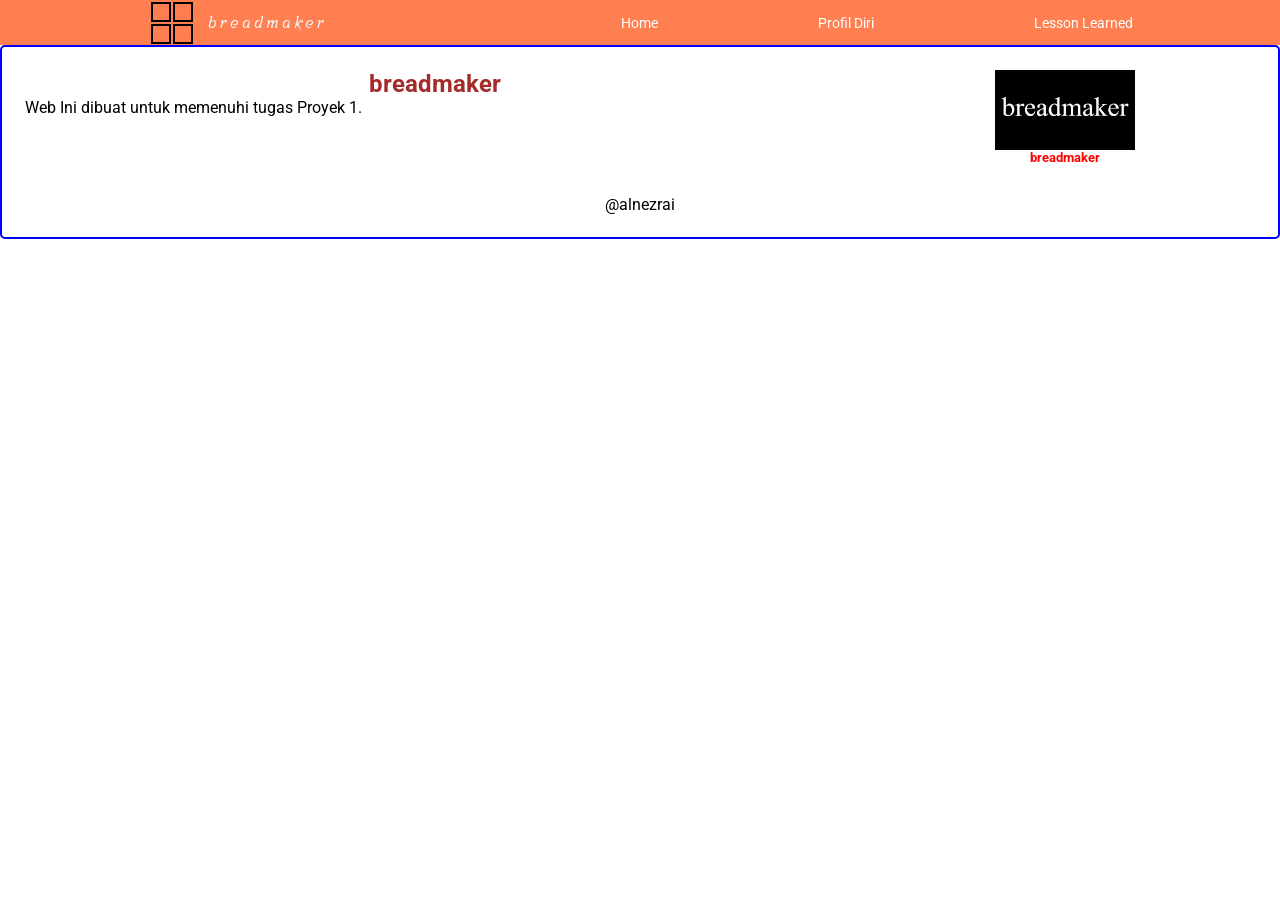
==== index.html @ c00197bb "update website" ====
<!DOCTYPE html>
<html lang="en">

<head>
    <meta charset="UTF-8">
    <meta name="viewport" content="width=device-width, initial-scale=1.0">
    <title>Proyek1 STr HTML 27 02 2024</title>
    <link rel="stylesheet" href="css/style.css">
    <link href="https://fonts.googleapis.com/css2?family=Roboto&family=Srisakdi&display=swap" rel="stylesheet">

</head>

<body>
    <header>

        <nav>
            <div class="logo">
                <img src="img\windows 11.png" alt="logo">
                <h4>breadmaker</h4>
            </div>
            <ul>
                <li><a href="home.html">Home</a></li>
                <li><a href="profile.html">Profil Diri</a></li>
                <li><a href="lesson.html">Lesson Learned</a></li>
            </ul>
            <div class="menu-toggle">
                <input type="checkbox">
                <span></span>
                <span></span>
                <span></span>   
            </div>
        </nav>
    </header>
    <div class="container">
    <main>
        <div class="box flextwo">
            <article>
                <h2>breadmaker</h2>
                <p>Web Ini dibuat untuk memenuhi tugas Proyek 1.</p>
            </article>
        </div>
        <aside class="box flexone">
            <img src="img/breadmaker96px.png" class="image"/>
            <h5>breadmaker</h5>
        </aside>
    </main>
    <footer class="box">
        @alnezrai
    </footer>
    </div>
</div>
    <script src="js/main.js"></script>
</body>

</html>
---- css/style.css ----
* {
  margin: 0;
  padding: 0;
}
body {
  font-family: "Roboto", sans-serif;
  overflow-x: hidden;
}
/*navbar*/
nav {
  display: flex;
  background-color: coral;
  justify-content: space-around;
  /* padding: 20px 0; atas bawah 20  kiri kanan 0 */
  /* atur padding dengan flex */
  height: 45px;
  align-items: center;
  color: whitesmoke;
}
nav ul {
  display: flex;
  list-style: none;
  width: 40%;
  justify-content: space-between;
  transition: all 0.4s;
}
nav .logo {
  width: auto;
  height:auto;
  font-family: "Srisakdi", cursive;
  letter-spacing: 3px; /*space antar char*/
  position: relative;
  display: flex;
  align-items: center;
}

nav .logo h4 {
  margin-left: 10px;
}


nav ul li a {
  text-decoration: none;
  color: white;
  font-size: 0.9rem;
}

nav ul li a:hover {
  color: teal;
}
  /* hamburger menu */
  .menu-toggle{
    display: none; 
    flex-direction: column;
    height: 17px;
    justify-content: space-between;
    position: relative;
 }
 .menu-toggle input{
     position: absolute;
     top:-5px;
     left:-3px;
     width:21px;
     height: 21px;
     opacity: 0;
     cursor: pointer;
     z-index: 2;
 }
 .menu-toggle span{
     display: block;
     width: 21px;
     height: 2px;
     background-color: whitesmoke;
     border-radius: 3px;
     transition: all 0.7s;
 }

   /*x on hamburger menu*/
   .menu-toggle span:nth-child(2){
    transform-origin: left center;
  }
  
  .menu-toggle span:nth-child(4){
    transform-origin: left center;
  }
  
  .menu-toggle input:checked ~ span:nth-child(2){
    transform: rotate(45deg) ;
  }
  
  .menu-toggle input:checked ~ span:nth-child(4){
    transform: rotate(-45deg) ;
  }
  /* invis span ke 2 / child ke 3 */
  .menu-toggle input:checked ~ span:nth-child(3){
    width: 0%;
    opacity: 0;
    transition: .1s
  }

  .image {
   
    width: 100%;
    height: auto;  
    max-width: 140px;
    display: block;
    margin-left: auto;
    margin-right: auto;
}

.container {
    display: flex;
    flex-direction: column;

    border: 2px solid blue;
    padding: 8px;
    border-radius: 5px;
    margin: 0 auto;

}
main {
    display: flex;
    flex-direction: row;
}

.box {
    margin: 5px;
    padding: 10px;
    border-radius: 5px;
}
/* supaya ada jarak antar box  */
.flexone{
flex-grow: 1;
}
.flextwo{
    flex-grow: 2;
    }
footer {
    text-align: center;
}
h2 {
  
    text-align: center;
    color: brown;
    text-justify: inter-word;
    word-wrap: break-word;

}
h5 {
  text-align: center;
  color: red;
  word-wrap: break-word;
 
}
p {
    text-align: justify;
    text-justify: inter-word;
}
@media screen and (max-width: 768px) {
    nav ul{
      width: 50%;
    }
  }

  @media screen and (max-width: 576px) {
   .menu-toggle{
       display: flex;
   }
   main{
       flex-direction: column-reverse;
   }
    nav ul{
      position: absolute;
      right:0;
      top: 0;
      width: 50%;
      flex-direction: column;
      height: 100vh;
      justify-content:space-evenly;
      align-items: center;
      background-color: coral;
      /* transform: translateX(100%);  */
      transition: all 0.72s;
      opacity: 0;
      z-index: 2;
    }
    nav ul.menushow{
        opacity: 0.5;
        /* transform: translateX(0); */
    }
  }
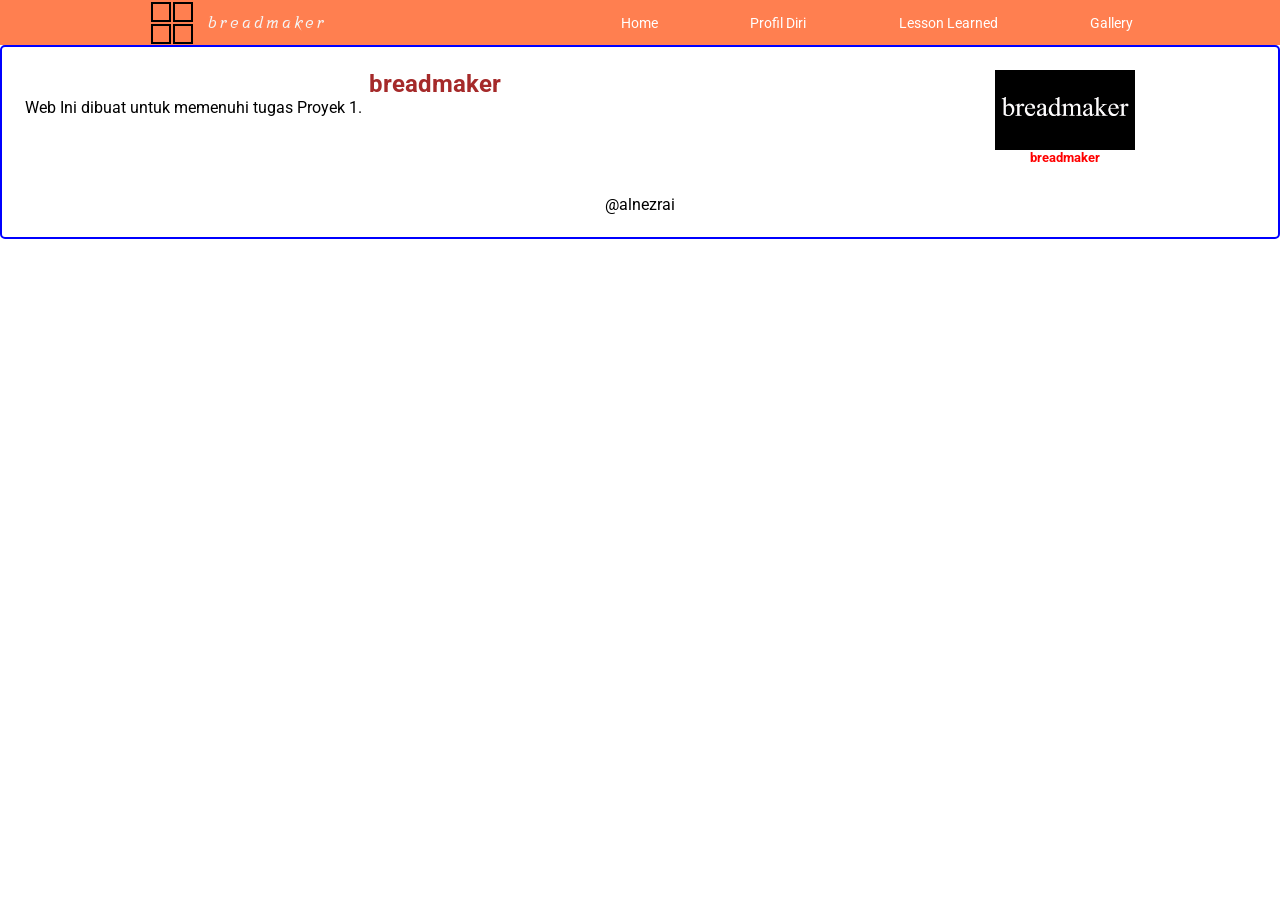
==== commit 10a73eb6: "update Header" ====
--- a/index.html
+++ b/index.html
@@ -22,6 +22,7 @@
                 <li><a href="home.html">Home</a></li>
                 <li><a href="profile.html">Profil Diri</a></li>
                 <li><a href="lesson.html">Lesson Learned</a></li>
+                <li><a href="gallery.html">Gallery</a></li>
             </ul>
             <div class="menu-toggle">
                 <input type="checkbox">
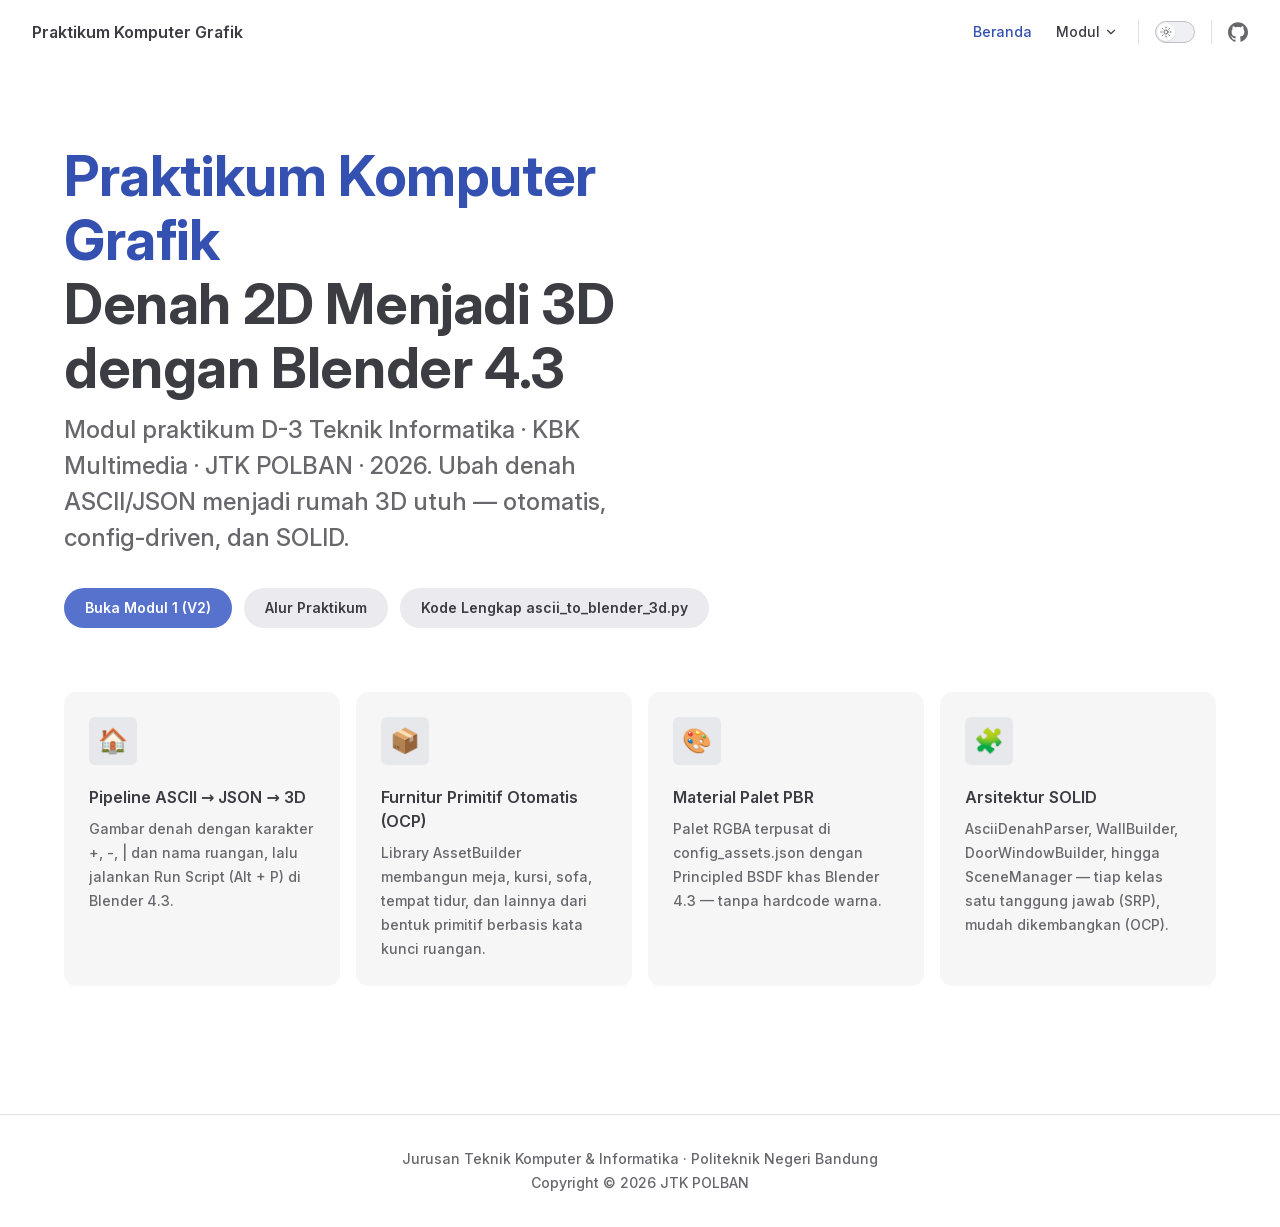
==== commit 5ed17d4f: "deploy: VitePress dari blenderd32026@bab8ae9981ea85e5f1f54aa89b0267c64897bb12 kyeiki/blenderd32026@b" ====
--- a/index.html
+++ b/index.html
@@ -1,56 +1,27 @@
 <!DOCTYPE html>
-<html lang="en">
-
-<head>
-    <meta charset="UTF-8">
-    <meta name="viewport" content="width=device-width, initial-scale=1.0">
-    <title>Proyek1 STr HTML 27 02 2024</title>
-    <link rel="stylesheet" href="css/style.css">
-    <link href="https://fonts.googleapis.com/css2?family=Roboto&family=Srisakdi&display=swap" rel="stylesheet">
-
-</head>
-
-<body>
-    <header>
-
-        <nav>
-            <div class="logo">
-                <img src="img\windows 11.png" alt="logo">
-                <h4>breadmaker</h4>
-            </div>
-            <ul>
-                <li><a href="home.html">Home</a></li>
-                <li><a href="profile.html">Profil Diri</a></li>
-                <li><a href="lesson.html">Lesson Learned</a></li>
-                <li><a href="gallery.html">Gallery</a></li>
-            </ul>
-            <div class="menu-toggle">
-                <input type="checkbox">
-                <span></span>
-                <span></span>
-                <span></span>   
-            </div>
-        </nav>
-    </header>
-    <div class="container">
-    <main>
-        <div class="box flextwo">
-            <article>
-                <h2>breadmaker</h2>
-                <p>Web Ini dibuat untuk memenuhi tugas Proyek 1.</p>
-            </article>
-        </div>
-        <aside class="box flexone">
-            <img src="img/breadmaker96px.png" class="image"/>
-            <h5>breadmaker</h5>
-        </aside>
-    </main>
-    <footer class="box">
-        @alnezrai
-    </footer>
-    </div>
-</div>
-    <script src="js/main.js"></script>
-</body>
-
+<html lang="id" dir="ltr">
+  <head>
+    <meta charset="utf-8">
+    <meta name="viewport" content="width=device-width,initial-scale=1">
+    <title>Praktikum Komputer Grafik</title>
+    <meta name="description" content="Modul praktikum Komputer Grafik D-3 Teknik Informatika JTK POLBAN 2026 — pipeline denah 2D (ASCII & JSON) menjadi 3D dengan Blender 4.3.">
+    <meta name="generator" content="VitePress v1.6.4">
+    <link rel="preload stylesheet" href="/assets/style.DFTx90Kk.css" as="style">
+    <link rel="preload stylesheet" href="/vp-icons.css" as="style">
+    
+    <script type="module" src="/assets/app.Dk8cOxPW.js"></script>
+    <link rel="preload" href="/assets/inter-roman-latin.Di8DUHzh.woff2" as="font" type="font/woff2" crossorigin="">
+    <link rel="modulepreload" href="/assets/chunks/theme.CXS6vkly.js">
+    <link rel="modulepreload" href="/assets/chunks/framework.B7o6dWmz.js">
+    <link rel="modulepreload" href="/assets/index.md.DjyRkXSc.lean.js">
+    <link rel="icon" href="data:image/svg+xml,&lt;svg xmlns=%22http://www.w3.org/2000/svg%22 viewBox=%220 0 100 100%22&gt;&lt;text y=%22.9em%22 font-size=%2290%22&gt;🏠&lt;/text&gt;&lt;/svg&gt;">
+    <script id="check-dark-mode">(()=>{const e=localStorage.getItem("vitepress-theme-appearance")||"auto",a=window.matchMedia("(prefers-color-scheme: dark)").matches;(!e||e==="auto"?a:e==="dark")&&document.documentElement.classList.add("dark")})();</script>
+    <script id="check-mac-os">document.documentElement.classList.toggle("mac",/Mac|iPhone|iPod|iPad/i.test(navigator.platform));</script>
+  </head>
+  <body>
+    <div id="app"><div class="Layout" data-v-5d98c3a5><!--[--><!--]--><!--[--><span tabindex="-1" data-v-0b0ada53></span><a href="#VPContent" class="VPSkipLink visually-hidden" data-v-0b0ada53>Skip to content</a><!--]--><!----><header class="VPNav" data-v-5d98c3a5 data-v-ae24b3ad><div class="VPNavBar" data-v-ae24b3ad data-v-6aa21345><div class="wrapper" data-v-6aa21345><div class="container" data-v-6aa21345><div class="title" data-v-6aa21345><div class="VPNavBarTitle" data-v-6aa21345 data-v-1168a8e4><a class="title" href="/" data-v-1168a8e4><!--[--><!--]--><!----><span data-v-1168a8e4>Praktikum Komputer Grafik</span><!--[--><!--]--></a></div></div><div class="content" data-v-6aa21345><div class="content-body" data-v-6aa21345><!--[--><!--]--><div class="VPNavBarSearch search" data-v-6aa21345><!----></div><nav aria-labelledby="main-nav-aria-label" class="VPNavBarMenu menu" data-v-6aa21345 data-v-dc692963><span id="main-nav-aria-label" class="visually-hidden" data-v-dc692963> Main Navigation </span><!--[--><!--[--><a class="VPLink link VPNavBarMenuLink active" href="/" tabindex="0" data-v-dc692963 data-v-e56f3d57><!--[--><span data-v-e56f3d57>Beranda</span><!--]--></a><!--]--><!--[--><div class="VPFlyout VPNavBarMenuGroup" data-v-dc692963 data-v-cf11d7a2><button type="button" class="button" aria-haspopup="true" aria-expanded="false" data-v-cf11d7a2><span class="text" data-v-cf11d7a2><!----><span data-v-cf11d7a2>Modul</span><span class="vpi-chevron-down text-icon" data-v-cf11d7a2></span></span></button><div class="menu" data-v-cf11d7a2><div class="VPMenu" data-v-cf11d7a2 data-v-b98bc113><div class="items" data-v-b98bc113><!--[--><!--[--><div class="VPMenuLink" data-v-b98bc113 data-v-35975db6><a class="VPLink link" href="/modul/modul-01.html" data-v-35975db6><!--[--><span data-v-35975db6>Modul 1 — Denah 2D (ASCII & JSON) → 3D</span><!--]--></a></div><!--]--><!--]--></div><!--[--><!--]--></div></div></div><!--]--><!--]--></nav><!----><div class="VPNavBarAppearance appearance" data-v-6aa21345 data-v-6c893767><button class="VPSwitch VPSwitchAppearance" type="button" role="switch" title aria-checked="false" data-v-6c893767 data-v-5337faa4 data-v-1d5665e3><span class="check" data-v-1d5665e3><span class="icon" data-v-1d5665e3><!--[--><span class="vpi-sun sun" data-v-5337faa4></span><span class="vpi-moon moon" data-v-5337faa4></span><!--]--></span></span></button></div><div class="VPSocialLinks VPNavBarSocialLinks social-links" data-v-6aa21345 data-v-0394ad82 data-v-7bc22406><!--[--><a class="VPSocialLink no-icon" href="https://github.com/kyeiki/blenderd32026" aria-label="github" target="_blank" rel="noopener" data-v-7bc22406 data-v-bd121fe5><span class="vpi-social-github"></span></a><!--]--></div><div class="VPFlyout VPNavBarExtra extra" data-v-6aa21345 data-v-bb2aa2f0 data-v-cf11d7a2><button type="button" class="button" aria-haspopup="true" aria-expanded="false" aria-label="extra navigation" data-v-cf11d7a2><span class="vpi-more-horizontal icon" data-v-cf11d7a2></span></button><div class="menu" data-v-cf11d7a2><div class="VPMenu" data-v-cf11d7a2 data-v-b98bc113><!----><!--[--><!--[--><!----><div class="group" data-v-bb2aa2f0><div class="item appearance" data-v-bb2aa2f0><p class="label" data-v-bb2aa2f0>Tema</p><div class="appearance-action" data-v-bb2aa2f0><button class="VPSwitch VPSwitchAppearance" type="button" role="switch" title aria-checked="false" data-v-bb2aa2f0 data-v-5337faa4 data-v-1d5665e3><span class="check" data-v-1d5665e3><span class="icon" data-v-1d5665e3><!--[--><span class="vpi-sun sun" data-v-5337faa4></span><span class="vpi-moon moon" data-v-5337faa4></span><!--]--></span></span></button></div></div></div><div class="group" data-v-bb2aa2f0><div class="item social-links" data-v-bb2aa2f0><div class="VPSocialLinks social-links-list" data-v-bb2aa2f0 data-v-7bc22406><!--[--><a class="VPSocialLink no-icon" href="https://github.com/kyeiki/blenderd32026" aria-label="github" target="_blank" rel="noopener" data-v-7bc22406 data-v-bd121fe5><span class="vpi-social-github"></span></a><!--]--></div></div></div><!--]--><!--]--></div></div></div><!--[--><!--]--><button type="button" class="VPNavBarHamburger hamburger" aria-label="mobile navigation" aria-expanded="false" aria-controls="VPNavScreen" data-v-6aa21345 data-v-e5dd9c1c><span class="container" data-v-e5dd9c1c><span class="top" data-v-e5dd9c1c></span><span class="middle" data-v-e5dd9c1c></span><span class="bottom" data-v-e5dd9c1c></span></span></button></div></div></div></div><div class="divider" data-v-6aa21345><div class="divider-line" data-v-6aa21345></div></div></div><!----></header><!----><!----><div class="VPContent is-home" id="VPContent" data-v-5d98c3a5 data-v-1428d186><div class="VPHome external-link-icon-enabled" data-v-1428d186 data-v-8b561e3d><!--[--><!--]--><div class="VPHero VPHomeHero" data-v-8b561e3d data-v-4f9c455b><div class="container" data-v-4f9c455b><div class="main" data-v-4f9c455b><!--[--><!--]--><!--[--><h1 class="heading" data-v-4f9c455b><span class="name clip" data-v-4f9c455b>Praktikum Komputer Grafik</span><span class="text" data-v-4f9c455b>Denah 2D Menjadi 3D dengan Blender 4.3</span></h1><p class="tagline" data-v-4f9c455b>Modul praktikum D-3 Teknik Informatika · KBK Multimedia · JTK POLBAN · 2026. Ubah denah ASCII/JSON menjadi rumah 3D utuh — otomatis, config-driven, dan SOLID.
+</p><!--]--><!--[--><!--]--><div class="actions" data-v-4f9c455b><!--[--><div class="action" data-v-4f9c455b><a class="VPButton medium brand" href="/modul/modul-01.html" data-v-4f9c455b data-v-fa7799d5>Buka Modul 1 (V2)</a></div><div class="action" data-v-4f9c455b><a class="VPButton medium alt" href="/modul/modul-01.html#alur-praktikum-run-di-blender-4-3" data-v-4f9c455b data-v-fa7799d5>Alur Praktikum</a></div><div class="action" data-v-4f9c455b><a class="VPButton medium alt" href="/modul/modul-01.html#lampiran-c-bedah-detail-kode-lengkap-ascii-to-blender-3d-py" data-v-4f9c455b data-v-fa7799d5>Kode Lengkap ascii_to_blender_3d.py</a></div><!--]--></div><!--[--><!--]--></div><!----></div></div><!--[--><!--]--><!--[--><!--]--><div class="VPFeatures VPHomeFeatures" data-v-8b561e3d data-v-a6181336><div class="container" data-v-a6181336><div class="items" data-v-a6181336><!--[--><div class="grid-4 item" data-v-a6181336><div class="VPLink no-icon VPFeature" data-v-a6181336 data-v-a3976bdc><!--[--><article class="box" data-v-a3976bdc><div class="icon" data-v-a3976bdc>🏠</div><h2 class="title" data-v-a3976bdc>Pipeline ASCII → JSON → 3D</h2><p class="details" data-v-a3976bdc>Gambar denah dengan karakter +, -, | dan nama ruangan, lalu jalankan Run Script (Alt + P) di Blender 4.3.</p><!----></article><!--]--></div></div><div class="grid-4 item" data-v-a6181336><div class="VPLink no-icon VPFeature" data-v-a6181336 data-v-a3976bdc><!--[--><article class="box" data-v-a3976bdc><div class="icon" data-v-a3976bdc>📦</div><h2 class="title" data-v-a3976bdc>Furnitur Primitif Otomatis (OCP)</h2><p class="details" data-v-a3976bdc>Library AssetBuilder membangun meja, kursi, sofa, tempat tidur, dan lainnya dari bentuk primitif berbasis kata kunci ruangan.</p><!----></article><!--]--></div></div><div class="grid-4 item" data-v-a6181336><div class="VPLink no-icon VPFeature" data-v-a6181336 data-v-a3976bdc><!--[--><article class="box" data-v-a3976bdc><div class="icon" data-v-a3976bdc>🎨</div><h2 class="title" data-v-a3976bdc>Material Palet PBR</h2><p class="details" data-v-a3976bdc>Palet RGBA terpusat di config_assets.json dengan Principled BSDF khas Blender 4.3 — tanpa hardcode warna.</p><!----></article><!--]--></div></div><div class="grid-4 item" data-v-a6181336><div class="VPLink no-icon VPFeature" data-v-a6181336 data-v-a3976bdc><!--[--><article class="box" data-v-a3976bdc><div class="icon" data-v-a3976bdc>🧩</div><h2 class="title" data-v-a3976bdc>Arsitektur SOLID</h2><p class="details" data-v-a3976bdc>AsciiDenahParser, WallBuilder, DoorWindowBuilder, hingga SceneManager — tiap kelas satu tanggung jawab (SRP), mudah dikembangkan (OCP).</p><!----></article><!--]--></div></div><!--]--></div></div></div><!--[--><!--]--><div class="vp-doc container" style="" data-v-8b561e3d data-v-8e2d4988><!--[--><div style="position:relative;" data-v-8b561e3d><div></div></div><!--]--></div></div></div><footer class="VPFooter" data-v-5d98c3a5 data-v-e315a0ad><div class="container" data-v-e315a0ad><p class="message" data-v-e315a0ad>Jurusan Teknik Komputer & Informatika · Politeknik Negeri Bandung</p><p class="copyright" data-v-e315a0ad>Copyright © 2026 JTK POLBAN</p></div></footer><!--[--><!--]--></div></div>
+    <script>window.__VP_HASH_MAP__=JSON.parse("{\"index.md\":\"DjyRkXSc\",\"modul_modul-01.md\":\"BAGC8G0D\"}");window.__VP_SITE_DATA__=JSON.parse("{\"lang\":\"id\",\"dir\":\"ltr\",\"title\":\"Praktikum Komputer Grafik\",\"description\":\"Modul praktikum Komputer Grafik D-3 Teknik Informatika JTK POLBAN 2026 — pipeline denah 2D (ASCII & JSON) menjadi 3D dengan Blender 4.3.\",\"base\":\"/\",\"head\":[],\"router\":{\"prefetchLinks\":true},\"appearance\":true,\"themeConfig\":{\"nav\":[{\"text\":\"Beranda\",\"link\":\"/\"},{\"text\":\"Modul\",\"items\":[{\"text\":\"Modul 1 — Denah 2D (ASCII & JSON) → 3D\",\"link\":\"/modul/modul-01.html\"}]}],\"sidebar\":{\"/modul/\":[{\"text\":\"Modul 1 (V2)\",\"collapsed\":false,\"items\":[{\"text\":\"Denah 2D ASCII ke 3D\",\"link\":\"/modul/modul-01.html\"},{\"text\":\"Kata Pengantar\",\"link\":\"/modul/modul-01.html#kata-pengantar\"},{\"text\":\"Identitas & Capaian\",\"link\":\"/modul/modul-01.html#identitas-mata-kuliah-program-studi-dan-kurikulum\"},{\"text\":\"Alur Praktikum\",\"link\":\"/modul/modul-01.html#alur-praktikum-run-di-blender-4-3\"},{\"text\":\"Bagian I. Bahan Kajian\",\"link\":\"/modul/modul-01.html#bagian-i-bahan-kajian\"},{\"text\":\"Bagian II. Penyiapan\",\"link\":\"/modul/modul-01.html#bagian-ii-penyiapan-pelaksanaan-praktikum-preparation\"},{\"text\":\"Bagian III. Prosedur Step-by-Step\",\"link\":\"/modul/modul-01.html#bagian-iii-prosedur-pelaksanaan-praktikum-step-by-step\"},{\"text\":\"Bagian IV. Pengumpulan\",\"link\":\"/modul/modul-01.html#bagian-iv-media-dan-mekanisme-pengumpulan\"},{\"text\":\"Bagian V. Evaluasi\",\"link\":\"/modul/modul-01.html#bagian-v-pembahasan-dan-evaluasi-hasil-praktikum\"},{\"text\":\"Lampiran A. Glossarium\",\"link\":\"/modul/modul-01.html#lampiran-a-glossarium\"},{\"text\":\"Lampiran B. Cookbook\",\"link\":\"/modul/modul-01.html#lampiran-b-panduan-cepat-cookbook-mengubah-denah-ets-2d-menjadi-3d\"},{\"text\":\"Lampiran C. Kode Lengkap\",\"link\":\"/modul/modul-01.html#lampiran-c-bedah-detail-kode-lengkap-ascii-to-blender-3d-py\"},{\"text\":\"Daftar Pustaka\",\"link\":\"/modul/modul-01.html#daftar-pustaka\"}]}]},\"outline\":{\"level\":[2,3],\"label\":\"Di halaman ini\"},\"docFooter\":{\"prev\":\"Sebelumnya\",\"next\":\"Berikutnya\"},\"returnToTopLabel\":\"Kembali ke atas\",\"sidebarMenuLabel\":\"Menu\",\"darkModeSwitchLabel\":\"Tema\",\"lightModeSwitchTitle\":\"Mode terang\",\"darkModeSwitchTitle\":\"Mode gelap\",\"externalLinkIcon\":true,\"socialLinks\":[{\"icon\":\"github\",\"link\":\"https://github.com/kyeiki/blenderd32026\"}],\"footer\":{\"message\":\"Jurusan Teknik Komputer & Informatika · Politeknik Negeri Bandung\",\"copyright\":\"Copyright © 2026 JTK POLBAN\"}},\"locales\":{},\"scrollOffset\":134,\"cleanUrls\":false}");</script>
+    
+  </body>
 </html>
--- a/assets/style.DFTx90Kk.css
+++ b/assets/style.DFTx90Kk.css
@@ -0,0 +1 @@
+@font-face{font-family:Inter;font-style:normal;font-weight:100 900;font-display:swap;src:url(/assets/inter-roman-cyrillic-ext.BBPuwvHQ.woff2) format("woff2");unicode-range:U+0460-052F,U+1C80-1C88,U+20B4,U+2DE0-2DFF,U+A640-A69F,U+FE2E-FE2F}@font-face{font-family:Inter;font-style:normal;font-weight:100 900;font-display:swap;src:url(/assets/inter-roman-cyrillic.C5lxZ8CY.woff2) format("woff2");unicode-range:U+0301,U+0400-045F,U+0490-0491,U+04B0-04B1,U+2116}@font-face{font-family:Inter;font-style:normal;font-weight:100 900;font-display:swap;src:url(/assets/inter-roman-greek-ext.CqjqNYQ-.woff2) format("woff2");unicode-range:U+1F00-1FFF}@font-face{font-family:Inter;font-style:normal;font-weight:100 900;font-display:swap;src:url(/assets/inter-roman-greek.BBVDIX6e.woff2) format("woff2");unicode-range:U+0370-0377,U+037A-037F,U+0384-038A,U+038C,U+038E-03A1,U+03A3-03FF}@font-face{font-family:Inter;font-style:normal;font-weight:100 900;font-display:swap;src:url(/assets/inter-roman-vietnamese.BjW4sHH5.woff2) format("woff2");unicode-range:U+0102-0103,U+0110-0111,U+0128-0129,U+0168-0169,U+01A0-01A1,U+01AF-01B0,U+0300-0301,U+0303-0304,U+0308-0309,U+0323,U+0329,U+1EA0-1EF9,U+20AB}@font-face{font-family:Inter;font-style:normal;font-weight:100 900;font-display:swap;src:url(/assets/inter-roman-latin-ext.4ZJIpNVo.woff2) format("woff2");unicode-range:U+0100-02AF,U+0304,U+0308,U+0329,U+1E00-1E9F,U+1EF2-1EFF,U+2020,U+20A0-20AB,U+20AD-20C0,U+2113,U+2C60-2C7F,U+A720-A7FF}@font-face{font-family:Inter;font-style:normal;font-weight:100 900;font-display:swap;src:url(/assets/inter-roman-latin.Di8DUHzh.woff2) format("woff2");unicode-range:U+0000-00FF,U+0131,U+0152-0153,U+02BB-02BC,U+02C6,U+02DA,U+02DC,U+0304,U+0308,U+0329,U+2000-206F,U+2074,U+20AC,U+2122,U+2191,U+2193,U+2212,U+2215,U+FEFF,U+FFFD}@font-face{font-family:Inter;font-style:italic;font-weight:100 900;font-display:swap;src:url(/assets/inter-italic-cyrillic-ext.r48I6akx.woff2) format("woff2");unicode-range:U+0460-052F,U+1C80-1C88,U+20B4,U+2DE0-2DFF,U+A640-A69F,U+FE2E-FE2F}@font-face{font-family:Inter;font-style:italic;font-weight:100 900;font-display:swap;src:url(/assets/inter-italic-cyrillic.By2_1cv3.woff2) format("woff2");unicode-range:U+0301,U+0400-045F,U+0490-0491,U+04B0-04B1,U+2116}@font-face{font-family:Inter;font-style:italic;font-weight:100 900;font-display:swap;src:url(/assets/inter-italic-greek-ext.1u6EdAuj.woff2) format("woff2");unicode-range:U+1F00-1FFF}@font-face{font-family:Inter;font-style:italic;font-weight:100 900;font-display:swap;src:url(/assets/inter-italic-greek.DJ8dCoTZ.woff2) format("woff2");unicode-range:U+0370-0377,U+037A-037F,U+0384-038A,U+038C,U+038E-03A1,U+03A3-03FF}@font-face{font-family:Inter;font-style:italic;font-weight:100 900;font-display:swap;src:url(/assets/inter-italic-vietnamese.BSbpV94h.woff2) format("woff2");unicode-range:U+0102-0103,U+0110-0111,U+0128-0129,U+0168-0169,U+01A0-01A1,U+01AF-01B0,U+0300-0301,U+0303-0304,U+0308-0309,U+0323,U+0329,U+1EA0-1EF9,U+20AB}@font-face{font-family:Inter;font-style:italic;font-weight:100 900;font-display:swap;src:url(/assets/inter-italic-latin-ext.CN1xVJS-.woff2) format("woff2");unicode-range:U+0100-02AF,U+0304,U+0308,U+0329,U+1E00-1E9F,U+1EF2-1EFF,U+2020,U+20A0-20AB,U+20AD-20C0,U+2113,U+2C60-2C7F,U+A720-A7FF}@font-face{font-family:Inter;font-style:italic;font-weight:100 900;font-display:swap;src:url(/assets/inter-italic-latin.C2AdPX0b.woff2) format("woff2");unicode-range:U+0000-00FF,U+0131,U+0152-0153,U+02BB-02BC,U+02C6,U+02DA,U+02DC,U+0304,U+0308,U+0329,U+2000-206F,U+2074,U+20AC,U+2122,U+2191,U+2193,U+2212,U+2215,U+FEFF,U+FFFD}@font-face{font-family:Punctuation SC;font-weight:400;src:local("PingFang SC Regular"),local("Noto Sans CJK SC"),local("Microsoft YaHei");unicode-range:U+201C,U+201D,U+2018,U+2019,U+2E3A,U+2014,U+2013,U+2026,U+00B7,U+007E,U+002F}@font-face{font-family:Punctuation SC;font-weight:500;src:local("PingFang SC Medium"),local("Noto Sans CJK SC"),local("Microsoft YaHei");unicode-range:U+201C,U+201D,U+2018,U+2019,U+2E3A,U+2014,U+2013,U+2026,U+00B7,U+007E,U+002F}@font-face{font-family:Punctuation SC;font-weight:600;src:local("PingFang SC Semibold"),local("Noto Sans CJK SC Bold"),local("Microsoft YaHei Bold");unicode-range:U+201C,U+201D,U+2018,U+2019,U+2E3A,U+2014,U+2013,U+2026,U+00B7,U+007E,U+002F}@font-face{font-family:Punctuation SC;font-weight:700;src:local("PingFang SC Semibold"),local("Noto Sans CJK SC Bold"),local("Microsoft YaHei Bold");unicode-range:U+201C,U+201D,U+2018,U+2019,U+2E3A,U+2014,U+2013,U+2026,U+00B7,U+007E,U+002F}:root{--vp-c-white: #ffffff;--vp-c-black: #000000;--vp-c-neutral: var(--vp-c-black);--vp-c-neutral-inverse: var(--vp-c-white)}.dark{--vp-c-neutral: var(--vp-c-white);--vp-c-neutral-inverse: var(--vp-c-black)}:root{--vp-c-gray-1: #dddde3;--vp-c-gray-2: #e4e4e9;--vp-c-gray-3: #ebebef;--vp-c-gray-soft: rgba(142, 150, 170, .14);--vp-c-indigo-1: #3451b2;--vp-c-indigo-2: #3a5ccc;--vp-c-indigo-3: #5672cd;--vp-c-indigo-soft: rgba(100, 108, 255, .14);--vp-c-purple-1: #6f42c1;--vp-c-purple-2: #7e4cc9;--vp-c-purple-3: #8e5cd9;--vp-c-purple-soft: rgba(159, 122, 234, .14);--vp-c-green-1: #18794e;--vp-c-green-2: #299764;--vp-c-green-3: #30a46c;--vp-c-green-soft: rgba(16, 185, 129, .14);--vp-c-yellow-1: #915930;--vp-c-yellow-2: #946300;--vp-c-yellow-3: #9f6a00;--vp-c-yellow-soft: rgba(234, 179, 8, .14);--vp-c-red-1: #b8272c;--vp-c-red-2: #d5393e;--vp-c-red-3: #e0575b;--vp-c-red-soft: rgba(244, 63, 94, .14);--vp-c-sponsor: #db2777}.dark{--vp-c-gray-1: #515c67;--vp-c-gray-2: #414853;--vp-c-gray-3: #32363f;--vp-c-gray-soft: rgba(101, 117, 133, .16);--vp-c-indigo-1: #a8b1ff;--vp-c-indigo-2: #5c73e7;--vp-c-indigo-3: #3e63dd;--vp-c-indigo-soft: rgba(100, 108, 255, .16);--vp-c-purple-1: #c8abfa;--vp-c-purple-2: #a879e6;--vp-c-purple-3: #8e5cd9;--vp-c-purple-soft: rgba(159, 122, 234, .16);--vp-c-green-1: #3dd68c;--vp-c-green-2: #30a46c;--vp-c-green-3: #298459;--vp-c-green-soft: rgba(16, 185, 129, .16);--vp-c-yellow-1: #f9b44e;--vp-c-yellow-2: #da8b17;--vp-c-yellow-3: #a46a0a;--vp-c-yellow-soft: rgba(234, 179, 8, .16);--vp-c-red-1: #f66f81;--vp-c-red-2: #f14158;--vp-c-red-3: #b62a3c;--vp-c-red-soft: rgba(244, 63, 94, .16)}:root{--vp-c-bg: #ffffff;--vp-c-bg-alt: #f6f6f7;--vp-c-bg-elv: #ffffff;--vp-c-bg-soft: #f6f6f7}.dark{--vp-c-bg: #1b1b1f;--vp-c-bg-alt: #161618;--vp-c-bg-elv: #202127;--vp-c-bg-soft: #202127}:root{--vp-c-border: #c2c2c4;--vp-c-divider: #e2e2e3;--vp-c-gutter: #e2e2e3}.dark{--vp-c-border: #3c3f44;--vp-c-divider: #2e2e32;--vp-c-gutter: #000000}:root{--vp-c-text-1: #3c3c43;--vp-c-text-2: #67676c;--vp-c-text-3: #929295}.dark{--vp-c-text-1: #dfdfd6;--vp-c-text-2: #98989f;--vp-c-text-3: #6a6a71}:root{--vp-c-default-1: var(--vp-c-gray-1);--vp-c-default-2: var(--vp-c-gray-2);--vp-c-default-3: var(--vp-c-gray-3);--vp-c-default-soft: var(--vp-c-gray-soft);--vp-c-brand-1: var(--vp-c-indigo-1);--vp-c-brand-2: var(--vp-c-indigo-2);--vp-c-brand-3: var(--vp-c-indigo-3);--vp-c-brand-soft: var(--vp-c-indigo-soft);--vp-c-brand: var(--vp-c-brand-1);--vp-c-tip-1: var(--vp-c-brand-1);--vp-c-tip-2: var(--vp-c-brand-2);--vp-c-tip-3: var(--vp-c-brand-3);--vp-c-tip-soft: var(--vp-c-brand-soft);--vp-c-note-1: var(--vp-c-brand-1);--vp-c-note-2: var(--vp-c-brand-2);--vp-c-note-3: var(--vp-c-brand-3);--vp-c-note-soft: var(--vp-c-brand-soft);--vp-c-success-1: var(--vp-c-green-1);--vp-c-success-2: var(--vp-c-green-2);--vp-c-success-3: var(--vp-c-green-3);--vp-c-success-soft: var(--vp-c-green-soft);--vp-c-important-1: var(--vp-c-purple-1);--vp-c-important-2: var(--vp-c-purple-2);--vp-c-important-3: var(--vp-c-purple-3);--vp-c-important-soft: var(--vp-c-purple-soft);--vp-c-warning-1: var(--vp-c-yellow-1);--vp-c-warning-2: var(--vp-c-yellow-2);--vp-c-warning-3: var(--vp-c-yellow-3);--vp-c-warning-soft: var(--vp-c-yellow-soft);--vp-c-danger-1: var(--vp-c-red-1);--vp-c-danger-2: var(--vp-c-red-2);--vp-c-danger-3: var(--vp-c-red-3);--vp-c-danger-soft: var(--vp-c-red-soft);--vp-c-caution-1: var(--vp-c-red-1);--vp-c-caution-2: var(--vp-c-red-2);--vp-c-caution-3: var(--vp-c-red-3);--vp-c-caution-soft: var(--vp-c-red-soft)}:root{--vp-font-family-base: "Inter", ui-sans-serif, system-ui, sans-serif, "Apple Color Emoji", "Segoe UI Emoji", "Segoe UI Symbol", "Noto Color Emoji";--vp-font-family-mono: ui-monospace, "Menlo", "Monaco", "Consolas", "Liberation Mono", "Courier New", monospace;font-optical-sizing:auto}:root:where(:lang(zh)){--vp-font-family-base: "Punctuation SC", "Inter", ui-sans-serif, system-ui, sans-serif, "Apple Color Emoji", "Segoe UI Emoji", "Segoe UI Symbol", "Noto Color Emoji"}:root{--vp-shadow-1: 0 1px 2px rgba(0, 0, 0, .04), 0 1px 2px rgba(0, 0, 0, .06);--vp-shadow-2: 0 3px 12px rgba(0, 0, 0, .07), 0 1px 4px rgba(0, 0, 0, .07);--vp-shadow-3: 0 12px 32px rgba(0, 0, 0, .1), 0 2px 6px rgba(0, 0, 0, .08);--vp-shadow-4: 0 14px 44px rgba(0, 0, 0, .12), 0 3px 9px rgba(0, 0, 0, .12);--vp-shadow-5: 0 18px 56px rgba(0, 0, 0, .16), 0 4px 12px rgba(0, 0, 0, .16)}:root{--vp-z-index-footer: 10;--vp-z-index-local-nav: 20;--vp-z-index-nav: 30;--vp-z-index-layout-top: 40;--vp-z-index-backdrop: 50;--vp-z-index-sidebar: 60}@media (min-width: 960px){:root{--vp-z-index-sidebar: 25}}:root{--vp-layout-max-width: 1440px}:root{--vp-header-anchor-symbol: "#"}:root{--vp-code-line-height: 1.7;--vp-code-font-size: .875em;--vp-code-color: var(--vp-c-brand-1);--vp-code-link-color: var(--vp-c-brand-1);--vp-code-link-hover-color: var(--vp-c-brand-2);--vp-code-bg: var(--vp-c-default-soft);--vp-code-block-color: var(--vp-c-text-2);--vp-code-block-bg: var(--vp-c-bg-alt);--vp-code-block-divider-color: var(--vp-c-gutter);--vp-code-lang-color: var(--vp-c-text-3);--vp-code-line-highlight-color: var(--vp-c-default-soft);--vp-code-line-number-color: var(--vp-c-text-3);--vp-code-line-diff-add-color: var(--vp-c-success-soft);--vp-code-line-diff-add-symbol-color: var(--vp-c-success-1);--vp-code-line-diff-remove-color: var(--vp-c-danger-soft);--vp-code-line-diff-remove-symbol-color: var(--vp-c-danger-1);--vp-code-line-warning-color: var(--vp-c-warning-soft);--vp-code-line-error-color: var(--vp-c-danger-soft);--vp-code-copy-code-border-color: var(--vp-c-divider);--vp-code-copy-code-bg: var(--vp-c-bg-soft);--vp-code-copy-code-hover-border-color: var(--vp-c-divider);--vp-code-copy-code-hover-bg: var(--vp-c-bg);--vp-code-copy-code-active-text: var(--vp-c-text-2);--vp-code-copy-copied-text-content: "Copied";--vp-code-tab-divider: var(--vp-code-block-divider-color);--vp-code-tab-text-color: var(--vp-c-text-2);--vp-code-tab-bg: var(--vp-code-block-bg);--vp-code-tab-hover-text-color: var(--vp-c-text-1);--vp-code-tab-active-text-color: var(--vp-c-text-1);--vp-code-tab-active-bar-color: var(--vp-c-brand-1)}:lang(es),:lang(pt){--vp-code-copy-copied-text-content: "Copiado"}:lang(fa){--vp-code-copy-copied-text-content: "کپی شد"}:lang(ko){--vp-code-copy-copied-text-content: "복사됨"}:lang(ru){--vp-code-copy-copied-text-content: "Скопировано"}:lang(zh){--vp-code-copy-copied-text-content: "已复制"}:root{--vp-button-brand-border: transparent;--vp-button-brand-text: var(--vp-c-white);--vp-button-brand-bg: var(--vp-c-brand-3);--vp-button-brand-hover-border: transparent;--vp-button-brand-hover-text: var(--vp-c-white);--vp-button-brand-hover-bg: var(--vp-c-brand-2);--vp-button-brand-active-border: transparent;--vp-button-brand-active-text: var(--vp-c-white);--vp-button-brand-active-bg: var(--vp-c-brand-1);--vp-button-alt-border: transparent;--vp-button-alt-text: var(--vp-c-text-1);--vp-button-alt-bg: var(--vp-c-default-3);--vp-button-alt-hover-border: transparent;--vp-button-alt-hover-text: var(--vp-c-text-1);--vp-button-alt-hover-bg: var(--vp-c-default-2);--vp-button-alt-active-border: transparent;--vp-button-alt-active-text: var(--vp-c-text-1);--vp-button-alt-active-bg: var(--vp-c-default-1);--vp-button-sponsor-border: var(--vp-c-text-2);--vp-button-sponsor-text: var(--vp-c-text-2);--vp-button-sponsor-bg: transparent;--vp-button-sponsor-hover-border: var(--vp-c-sponsor);--vp-button-sponsor-hover-text: var(--vp-c-sponsor);--vp-button-sponsor-hover-bg: transparent;--vp-button-sponsor-active-border: var(--vp-c-sponsor);--vp-button-sponsor-active-text: var(--vp-c-sponsor);--vp-button-sponsor-active-bg: transparent}:root{--vp-custom-block-font-size: 14px;--vp-custom-block-code-font-size: 13px;--vp-custom-block-info-border: transparent;--vp-custom-block-info-text: var(--vp-c-text-1);--vp-custom-block-info-bg: var(--vp-c-default-soft);--vp-custom-block-info-code-bg: var(--vp-c-default-soft);--vp-custom-block-note-border: transparent;--vp-custom-block-note-text: var(--vp-c-text-1);--vp-custom-block-note-bg: var(--vp-c-default-soft);--vp-custom-block-note-code-bg: var(--vp-c-default-soft);--vp-custom-block-tip-border: transparent;--vp-custom-block-tip-text: var(--vp-c-text-1);--vp-custom-block-tip-bg: var(--vp-c-tip-soft);--vp-custom-block-tip-code-bg: var(--vp-c-tip-soft);--vp-custom-block-important-border: transparent;--vp-custom-block-important-text: var(--vp-c-text-1);--vp-custom-block-important-bg: var(--vp-c-important-soft);--vp-custom-block-important-code-bg: var(--vp-c-important-soft);--vp-custom-block-warning-border: transparent;--vp-custom-block-warning-text: var(--vp-c-text-1);--vp-custom-block-warning-bg: var(--vp-c-warning-soft);--vp-custom-block-warning-code-bg: var(--vp-c-warning-soft);--vp-custom-block-danger-border: transparent;--vp-custom-block-danger-text: var(--vp-c-text-1);--vp-custom-block-danger-bg: var(--vp-c-danger-soft);--vp-custom-block-danger-code-bg: var(--vp-c-danger-soft);--vp-custom-block-caution-border: transparent;--vp-custom-block-caution-text: var(--vp-c-text-1);--vp-custom-block-caution-bg: var(--vp-c-caution-soft);--vp-custom-block-caution-code-bg: var(--vp-c-caution-soft);--vp-custom-block-details-border: var(--vp-custom-block-info-border);--vp-custom-block-details-text: var(--vp-custom-block-info-text);--vp-custom-block-details-bg: var(--vp-custom-block-info-bg);--vp-custom-block-details-code-bg: var(--vp-custom-block-info-code-bg)}:root{--vp-input-border-color: var(--vp-c-border);--vp-input-bg-color: var(--vp-c-bg-alt);--vp-input-switch-bg-color: var(--vp-c-default-soft)}:root{--vp-nav-height: 64px;--vp-nav-bg-color: var(--vp-c-bg);--vp-nav-screen-bg-color: var(--vp-c-bg);--vp-nav-logo-height: 24px}.hide-nav{--vp-nav-height: 0px}.hide-nav .VPSidebar{--vp-nav-height: 22px}:root{--vp-local-nav-bg-color: var(--vp-c-bg)}:root{--vp-sidebar-width: 272px;--vp-sidebar-bg-color: var(--vp-c-bg-alt)}:root{--vp-backdrop-bg-color: rgba(0, 0, 0, .6)}:root{--vp-home-hero-name-color: var(--vp-c-brand-1);--vp-home-hero-name-background: transparent;--vp-home-hero-image-background-image: none;--vp-home-hero-image-filter: none}:root{--vp-badge-info-border: transparent;--vp-badge-info-text: var(--vp-c-text-2);--vp-badge-info-bg: var(--vp-c-default-soft);--vp-badge-tip-border: transparent;--vp-badge-tip-text: var(--vp-c-tip-1);--vp-badge-tip-bg: var(--vp-c-tip-soft);--vp-badge-warning-border: transparent;--vp-badge-warning-text: var(--vp-c-warning-1);--vp-badge-warning-bg: var(--vp-c-warning-soft);--vp-badge-danger-border: transparent;--vp-badge-danger-text: var(--vp-c-danger-1);--vp-badge-danger-bg: var(--vp-c-danger-soft)}:root{--vp-carbon-ads-text-color: var(--vp-c-text-1);--vp-carbon-ads-poweredby-color: var(--vp-c-text-2);--vp-carbon-ads-bg-color: var(--vp-c-bg-soft);--vp-carbon-ads-hover-text-color: var(--vp-c-brand-1);--vp-carbon-ads-hover-poweredby-color: var(--vp-c-text-1)}:root{--vp-local-search-bg: var(--vp-c-bg);--vp-local-search-result-bg: var(--vp-c-bg);--vp-local-search-result-border: var(--vp-c-divider);--vp-local-search-result-selected-bg: var(--vp-c-bg);--vp-local-search-result-selected-border: var(--vp-c-brand-1);--vp-local-search-highlight-bg: var(--vp-c-brand-1);--vp-local-search-highlight-text: var(--vp-c-neutral-inverse)}@media (prefers-reduced-motion: reduce){*,:before,:after{animation-delay:-1ms!important;animation-duration:1ms!important;animation-iteration-count:1!important;background-attachment:initial!important;scroll-behavior:auto!important;transition-duration:0s!important;transition-delay:0s!important}}*,:before,:after{box-sizing:border-box}html{line-height:1.4;font-size:16px;-webkit-text-size-adjust:100%}html.dark{color-scheme:dark}body{margin:0;width:100%;min-width:320px;min-height:100vh;line-height:24px;font-family:var(--vp-font-family-base);font-size:16px;font-weight:400;color:var(--vp-c-text-1);background-color:var(--vp-c-bg);font-synthesis:style;text-rendering:optimizeLegibility;-webkit-font-smoothing:antialiased;-moz-osx-font-smoothing:grayscale}main{display:block}h1,h2,h3,h4,h5,h6{margin:0;line-height:24px;font-size:16px;font-weight:400}p{margin:0}strong,b{font-weight:600}a,area,button,[role=button],input,label,select,summary,textarea{touch-action:manipulation}a{color:inherit;text-decoration:inherit}ol,ul{list-style:none;margin:0;padding:0}blockquote{margin:0}pre,code,kbd,samp{font-family:var(--vp-font-family-mono)}img,svg,video,canvas,audio,iframe,embed,object{display:block}figure{margin:0}img,video{max-width:100%;height:auto}button,input,optgroup,select,textarea{border:0;padding:0;line-height:inherit;color:inherit}button{padding:0;font-family:inherit;background-color:transparent;background-image:none}button:enabled,[role=button]:enabled{cursor:pointer}button:focus,button:focus-visible{outline:1px dotted;outline:4px auto -webkit-focus-ring-color}button:focus:not(:focus-visible){outline:none!important}input:focus,textarea:focus,select:focus{outline:none}table{border-collapse:collapse}input{background-color:transparent}input:-ms-input-placeholder,textarea:-ms-input-placeholder{color:var(--vp-c-text-3)}input::-ms-input-placeholder,textarea::-ms-input-placeholder{color:var(--vp-c-text-3)}input::placeholder,textarea::placeholder{color:var(--vp-c-text-3)}input::-webkit-outer-spin-button,input::-webkit-inner-spin-button{-webkit-appearance:none;margin:0}input[type=number]{-moz-appearance:textfield}textarea{resize:vertical}select{-webkit-appearance:none}fieldset{margin:0;padding:0}h1,h2,h3,h4,h5,h6,li,p{overflow-wrap:break-word}vite-error-overlay{z-index:9999}mjx-container{overflow-x:auto}mjx-container>svg{display:inline-block;margin:auto}[class^=vpi-],[class*=" vpi-"],.vp-icon{width:1em;height:1em}[class^=vpi-].bg,[class*=" vpi-"].bg,.vp-icon.bg{background-size:100% 100%;background-color:transparent}[class^=vpi-]:not(.bg),[class*=" vpi-"]:not(.bg),.vp-icon:not(.bg){-webkit-mask:var(--icon) no-repeat;mask:var(--icon) no-repeat;-webkit-mask-size:100% 100%;mask-size:100% 100%;background-color:currentColor;color:inherit}.vpi-align-left{--icon: url("data:image/svg+xml,%3Csvg xmlns='http://www.w3.org/2000/svg' fill='none' stroke='currentColor' stroke-linecap='round' stroke-linejoin='round' stroke-width='2' viewBox='0 0 24 24'%3E%3Cpath d='M21 6H3M15 12H3M17 18H3'/%3E%3C/svg%3E")}.vpi-arrow-right,.vpi-arrow-down,.vpi-arrow-left,.vpi-arrow-up{--icon: url("data:image/svg+xml,%3Csvg xmlns='http://www.w3.org/2000/svg' fill='none' stroke='currentColor' stroke-linecap='round' stroke-linejoin='round' stroke-width='2' viewBox='0 0 24 24'%3E%3Cpath d='M5 12h14M12 5l7 7-7 7'/%3E%3C/svg%3E")}.vpi-chevron-right,.vpi-chevron-down,.vpi-chevron-left,.vpi-chevron-up{--icon: url("data:image/svg+xml,%3Csvg xmlns='http://www.w3.org/2000/svg' fill='none' stroke='currentColor' stroke-linecap='round' stroke-linejoin='round' stroke-width='2' viewBox='0 0 24 24'%3E%3Cpath d='m9 18 6-6-6-6'/%3E%3C/svg%3E")}.vpi-chevron-down,.vpi-arrow-down{transform:rotate(90deg)}.vpi-chevron-left,.vpi-arrow-left{transform:rotate(180deg)}.vpi-chevron-up,.vpi-arrow-up{transform:rotate(-90deg)}.vpi-square-pen{--icon: url("data:image/svg+xml,%3Csvg xmlns='http://www.w3.org/2000/svg' fill='none' stroke='currentColor' stroke-linecap='round' stroke-linejoin='round' stroke-width='2' viewBox='0 0 24 24'%3E%3Cpath d='M12 3H5a2 2 0 0 0-2 2v14a2 2 0 0 0 2 2h14a2 2 0 0 0 2-2v-7'/%3E%3Cpath d='M18.375 2.625a2.121 2.121 0 1 1 3 3L12 15l-4 1 1-4Z'/%3E%3C/svg%3E")}.vpi-plus{--icon: url("data:image/svg+xml,%3Csvg xmlns='http://www.w3.org/2000/svg' fill='none' stroke='currentColor' stroke-linecap='round' stroke-linejoin='round' stroke-width='2' viewBox='0 0 24 24'%3E%3Cpath d='M5 12h14M12 5v14'/%3E%3C/svg%3E")}.vpi-sun{--icon: url("data:image/svg+xml,%3Csvg xmlns='http://www.w3.org/2000/svg' fill='none' stroke='currentColor' stroke-linecap='round' stroke-linejoin='round' stroke-width='2' viewBox='0 0 24 24'%3E%3Ccircle cx='12' cy='12' r='4'/%3E%3Cpath d='M12 2v2M12 20v2M4.93 4.93l1.41 1.41M17.66 17.66l1.41 1.41M2 12h2M20 12h2M6.34 17.66l-1.41 1.41M19.07 4.93l-1.41 1.41'/%3E%3C/svg%3E")}.vpi-moon{--icon: url("data:image/svg+xml,%3Csvg xmlns='http://www.w3.org/2000/svg' fill='none' stroke='currentColor' stroke-linecap='round' stroke-linejoin='round' stroke-width='2' viewBox='0 0 24 24'%3E%3Cpath d='M12 3a6 6 0 0 0 9 9 9 9 0 1 1-9-9Z'/%3E%3C/svg%3E")}.vpi-more-horizontal{--icon: url("data:image/svg+xml,%3Csvg xmlns='http://www.w3.org/2000/svg' fill='none' stroke='currentColor' stroke-linecap='round' stroke-linejoin='round' stroke-width='2' viewBox='0 0 24 24'%3E%3Ccircle cx='12' cy='12' r='1'/%3E%3Ccircle cx='19' cy='12' r='1'/%3E%3Ccircle cx='5' cy='12' r='1'/%3E%3C/svg%3E")}.vpi-languages{--icon: url("data:image/svg+xml,%3Csvg xmlns='http://www.w3.org/2000/svg' fill='none' stroke='currentColor' stroke-linecap='round' stroke-linejoin='round' stroke-width='2' viewBox='0 0 24 24'%3E%3Cpath d='m5 8 6 6M4 14l6-6 2-3M2 5h12M7 2h1M22 22l-5-10-5 10M14 18h6'/%3E%3C/svg%3E")}.vpi-heart{--icon: url("data:image/svg+xml,%3Csvg xmlns='http://www.w3.org/2000/svg' fill='none' stroke='currentColor' stroke-linecap='round' stroke-linejoin='round' stroke-width='2' viewBox='0 0 24 24'%3E%3Cpath d='M19 14c1.49-1.46 3-3.21 3-5.5A5.5 5.5 0 0 0 16.5 3c-1.76 0-3 .5-4.5 2-1.5-1.5-2.74-2-4.5-2A5.5 5.5 0 0 0 2 8.5c0 2.3 1.5 4.05 3 5.5l7 7Z'/%3E%3C/svg%3E")}.vpi-search{--icon: url("data:image/svg+xml,%3Csvg xmlns='http://www.w3.org/2000/svg' fill='none' stroke='currentColor' stroke-linecap='round' stroke-linejoin='round' stroke-width='2' viewBox='0 0 24 24'%3E%3Ccircle cx='11' cy='11' r='8'/%3E%3Cpath d='m21 21-4.3-4.3'/%3E%3C/svg%3E")}.vpi-layout-list{--icon: url("data:image/svg+xml,%3Csvg xmlns='http://www.w3.org/2000/svg' fill='none' stroke='currentColor' stroke-linecap='round' stroke-linejoin='round' stroke-width='2' viewBox='0 0 24 24'%3E%3Crect width='7' height='7' x='3' y='3' rx='1'/%3E%3Crect width='7' height='7' x='3' y='14' rx='1'/%3E%3Cpath d='M14 4h7M14 9h7M14 15h7M14 20h7'/%3E%3C/svg%3E")}.vpi-delete{--icon: url("data:image/svg+xml,%3Csvg xmlns='http://www.w3.org/2000/svg' fill='none' stroke='currentColor' stroke-linecap='round' stroke-linejoin='round' stroke-width='2' viewBox='0 0 24 24'%3E%3Cpath d='M20 5H9l-7 7 7 7h11a2 2 0 0 0 2-2V7a2 2 0 0 0-2-2ZM18 9l-6 6M12 9l6 6'/%3E%3C/svg%3E")}.vpi-corner-down-left{--icon: url("data:image/svg+xml,%3Csvg xmlns='http://www.w3.org/2000/svg' fill='none' stroke='currentColor' stroke-linecap='round' stroke-linejoin='round' stroke-width='2' viewBox='0 0 24 24'%3E%3Cpath d='m9 10-5 5 5 5'/%3E%3Cpath d='M20 4v7a4 4 0 0 1-4 4H4'/%3E%3C/svg%3E")}:root{--vp-icon-copy: url("data:image/svg+xml,%3Csvg xmlns='http://www.w3.org/2000/svg' fill='none' stroke='rgba(128,128,128,1)' stroke-linecap='round' stroke-linejoin='round' stroke-width='2' viewBox='0 0 24 24'%3E%3Crect width='8' height='4' x='8' y='2' rx='1' ry='1'/%3E%3Cpath d='M16 4h2a2 2 0 0 1 2 2v14a2 2 0 0 1-2 2H6a2 2 0 0 1-2-2V6a2 2 0 0 1 2-2h2'/%3E%3C/svg%3E");--vp-icon-copied: url("data:image/svg+xml,%3Csvg xmlns='http://www.w3.org/2000/svg' fill='none' stroke='rgba(128,128,128,1)' stroke-linecap='round' stroke-linejoin='round' stroke-width='2' viewBox='0 0 24 24'%3E%3Crect width='8' height='4' x='8' y='2' rx='1' ry='1'/%3E%3Cpath d='M16 4h2a2 2 0 0 1 2 2v14a2 2 0 0 1-2 2H6a2 2 0 0 1-2-2V6a2 2 0 0 1 2-2h2'/%3E%3Cpath d='m9 14 2 2 4-4'/%3E%3C/svg%3E")}.visually-hidden{position:absolute;width:1px;height:1px;white-space:nowrap;clip:rect(0 0 0 0);clip-path:inset(50%);overflow:hidden}.custom-block{border:1px solid transparent;border-radius:8px;padding:16px 16px 8px;line-height:24px;font-size:var(--vp-custom-block-font-size);color:var(--vp-c-text-2)}.custom-block.info{border-color:var(--vp-custom-block-info-border);color:var(--vp-custom-block-info-text);background-color:var(--vp-custom-block-info-bg)}.custom-block.info a,.custom-block.info code{color:var(--vp-c-brand-1)}.custom-block.info a:hover,.custom-block.info a:hover>code{color:var(--vp-c-brand-2)}.custom-block.info code{background-color:var(--vp-custom-block-info-code-bg)}.custom-block.note{border-color:var(--vp-custom-block-note-border);color:var(--vp-custom-block-note-text);background-color:var(--vp-custom-block-note-bg)}.custom-block.note a,.custom-block.note code{color:var(--vp-c-brand-1)}.custom-block.note a:hover,.custom-block.note a:hover>code{color:var(--vp-c-brand-2)}.custom-block.note code{background-color:var(--vp-custom-block-note-code-bg)}.custom-block.tip{border-color:var(--vp-custom-block-tip-border);color:var(--vp-custom-block-tip-text);background-color:var(--vp-custom-block-tip-bg)}.custom-block.tip a,.custom-block.tip code{color:var(--vp-c-tip-1)}.custom-block.tip a:hover,.custom-block.tip a:hover>code{color:var(--vp-c-tip-2)}.custom-block.tip code{background-color:var(--vp-custom-block-tip-code-bg)}.custom-block.important{border-color:var(--vp-custom-block-important-border);color:var(--vp-custom-block-important-text);background-color:var(--vp-custom-block-important-bg)}.custom-block.important a,.custom-block.important code{color:var(--vp-c-important-1)}.custom-block.important a:hover,.custom-block.important a:hover>code{color:var(--vp-c-important-2)}.custom-block.important code{background-color:var(--vp-custom-block-important-code-bg)}.custom-block.warning{border-color:var(--vp-custom-block-warning-border);color:var(--vp-custom-block-warning-text);background-color:var(--vp-custom-block-warning-bg)}.custom-block.warning a,.custom-block.warning code{color:var(--vp-c-warning-1)}.custom-block.warning a:hover,.custom-block.warning a:hover>code{color:var(--vp-c-warning-2)}.custom-block.warning code{background-color:var(--vp-custom-block-warning-code-bg)}.custom-block.danger{border-color:var(--vp-custom-block-danger-border);color:var(--vp-custom-block-danger-text);background-color:var(--vp-custom-block-danger-bg)}.custom-block.danger a,.custom-block.danger code{color:var(--vp-c-danger-1)}.custom-block.danger a:hover,.custom-block.danger a:hover>code{color:var(--vp-c-danger-2)}.custom-block.danger code{background-color:var(--vp-custom-block-danger-code-bg)}.custom-block.caution{border-color:var(--vp-custom-block-caution-border);color:var(--vp-custom-block-caution-text);background-color:var(--vp-custom-block-caution-bg)}.custom-block.caution a,.custom-block.caution code{color:var(--vp-c-caution-1)}.custom-block.caution a:hover,.custom-block.caution a:hover>code{color:var(--vp-c-caution-2)}.custom-block.caution code{background-color:var(--vp-custom-block-caution-code-bg)}.custom-block.details{border-color:var(--vp-custom-block-details-border);color:var(--vp-custom-block-details-text);background-color:var(--vp-custom-block-details-bg)}.custom-block.details a{color:var(--vp-c-brand-1)}.custom-block.details a:hover,.custom-block.details a:hover>code{color:var(--vp-c-brand-2)}.custom-block.details code{background-color:var(--vp-custom-block-details-code-bg)}.custom-block-title{font-weight:600}.custom-block p+p{margin:8px 0}.custom-block.details summary{margin:0 0 8px;font-weight:700;cursor:pointer;-webkit-user-select:none;user-select:none}.custom-block.details summary+p{margin:8px 0}.custom-block a{color:inherit;font-weight:600;text-decoration:underline;text-underline-offset:2px;transition:opacity .25s}.custom-block a:hover{opacity:.75}.custom-block code{font-size:var(--vp-custom-block-code-font-size)}.custom-block.custom-block th,.custom-block.custom-block blockquote>p{font-size:var(--vp-custom-block-font-size);color:inherit}.dark .vp-code span{color:var(--shiki-dark, inherit)}html:not(.dark) .vp-code span{color:var(--shiki-light, inherit)}.vp-code-group{margin-top:16px}.vp-code-group .tabs{position:relative;display:flex;margin-right:-24px;margin-left:-24px;padding:0 12px;background-color:var(--vp-code-tab-bg);overflow-x:auto;overflow-y:hidden;box-shadow:inset 0 -1px var(--vp-code-tab-divider)}@media (min-width: 640px){.vp-code-group .tabs{margin-right:0;margin-left:0;border-radius:8px 8px 0 0}}.vp-code-group .tabs input{position:fixed;opacity:0;pointer-events:none}.vp-code-group .tabs label{position:relative;display:inline-block;border-bottom:1px solid transparent;padding:0 12px;line-height:48px;font-size:14px;font-weight:500;color:var(--vp-code-tab-text-color);white-space:nowrap;cursor:pointer;transition:color .25s}.vp-code-group .tabs label:after{position:absolute;right:8px;bottom:-1px;left:8px;z-index:1;height:2px;border-radius:2px;content:"";background-color:transparent;transition:background-color .25s}.vp-code-group label:hover{color:var(--vp-code-tab-hover-text-color)}.vp-code-group input:checked+label{color:var(--vp-code-tab-active-text-color)}.vp-code-group input:checked+label:after{background-color:var(--vp-code-tab-active-bar-color)}.vp-code-group div[class*=language-],.vp-block{display:none;margin-top:0!important;border-top-left-radius:0!important;border-top-right-radius:0!important}.vp-code-group div[class*=language-].active,.vp-block.active{display:block}.vp-block{padding:20px 24px}.vp-doc h1,.vp-doc h2,.vp-doc h3,.vp-doc h4,.vp-doc h5,.vp-doc h6{position:relative;font-weight:600;outline:none}.vp-doc h1{letter-spacing:-.02em;line-height:40px;font-size:28px}.vp-doc h2{margin:48px 0 16px;border-top:1px solid var(--vp-c-divider);padding-top:24px;letter-spacing:-.02em;line-height:32px;font-size:24px}.vp-doc h3{margin:32px 0 0;letter-spacing:-.01em;line-height:28px;font-size:20px}.vp-doc h4{margin:24px 0 0;letter-spacing:-.01em;line-height:24px;font-size:18px}.vp-doc .header-anchor{position:absolute;top:0;left:0;margin-left:-.87em;font-weight:500;-webkit-user-select:none;user-select:none;opacity:0;text-decoration:none;transition:color .25s,opacity .25s}.vp-doc .header-anchor:before{content:var(--vp-header-anchor-symbol)}.vp-doc h1:hover .header-anchor,.vp-doc h1 .header-anchor:focus,.vp-doc h2:hover .header-anchor,.vp-doc h2 .header-anchor:focus,.vp-doc h3:hover .header-anchor,.vp-doc h3 .header-anchor:focus,.vp-doc h4:hover .header-anchor,.vp-doc h4 .header-anchor:focus,.vp-doc h5:hover .header-anchor,.vp-doc h5 .header-anchor:focus,.vp-doc h6:hover .header-anchor,.vp-doc h6 .header-anchor:focus{opacity:1}@media (min-width: 768px){.vp-doc h1{letter-spacing:-.02em;line-height:40px;font-size:32px}}.vp-doc h2 .header-anchor{top:24px}.vp-doc p,.vp-doc summary{margin:16px 0}.vp-doc p{line-height:28px}.vp-doc blockquote{margin:16px 0;border-left:2px solid var(--vp-c-divider);padding-left:16px;transition:border-color .5s;color:var(--vp-c-text-2)}.vp-doc blockquote>p{margin:0;font-size:16px;transition:color .5s}.vp-doc a{font-weight:500;color:var(--vp-c-brand-1);text-decoration:underline;text-underline-offset:2px;transition:color .25s,opacity .25s}.vp-doc a:hover{color:var(--vp-c-brand-2)}.vp-doc strong{font-weight:600}.vp-doc ul,.vp-doc ol{padding-left:1.25rem;margin:16px 0}.vp-doc ul{list-style:disc}.vp-doc ol{list-style:decimal}.vp-doc li+li{margin-top:8px}.vp-doc li>ol,.vp-doc li>ul{margin:8px 0 0}.vp-doc table{display:block;border-collapse:collapse;margin:20px 0;overflow-x:auto}.vp-doc tr{background-color:var(--vp-c-bg);border-top:1px solid var(--vp-c-divider);transition:background-color .5s}.vp-doc tr:nth-child(2n){background-color:var(--vp-c-bg-soft)}.vp-doc th,.vp-doc td{border:1px solid var(--vp-c-divider);padding:8px 16px}.vp-doc th{text-align:left;font-size:14px;font-weight:600;color:var(--vp-c-text-2);background-color:var(--vp-c-bg-soft)}.vp-doc td{font-size:14px}.vp-doc hr{margin:16px 0;border:none;border-top:1px solid var(--vp-c-divider)}.vp-doc .custom-block{margin:16px 0}.vp-doc .custom-block p{margin:8px 0;line-height:24px}.vp-doc .custom-block p:first-child{margin:0}.vp-doc .custom-block div[class*=language-]{margin:8px 0;border-radius:8px}.vp-doc .custom-block div[class*=language-] code{font-weight:400;background-color:transparent}.vp-doc .custom-block .vp-code-group .tabs{margin:0;border-radius:8px 8px 0 0}.vp-doc :not(pre,h1,h2,h3,h4,h5,h6)>code{font-size:var(--vp-code-font-size);color:var(--vp-code-color)}.vp-doc :not(pre)>code{border-radius:4px;padding:3px 6px;background-color:var(--vp-code-bg);transition:color .25s,background-color .5s}.vp-doc a>code{color:var(--vp-code-link-color)}.vp-doc a:hover>code{color:var(--vp-code-link-hover-color)}.vp-doc h1>code,.vp-doc h2>code,.vp-doc h3>code,.vp-doc h4>code{font-size:.9em}.vp-doc div[class*=language-],.vp-block{position:relative;margin:16px -24px;background-color:var(--vp-code-block-bg);overflow-x:auto;transition:background-color .5s}@media (min-width: 640px){.vp-doc div[class*=language-],.vp-block{border-radius:8px;margin:16px 0}}@media (max-width: 639px){.vp-doc li div[class*=language-]{border-radius:8px 0 0 8px}}.vp-doc div[class*=language-]+div[class*=language-],.vp-doc div[class$=-api]+div[class*=language-],.vp-doc div[class*=language-]+div[class$=-api]>div[class*=language-]{margin-top:-8px}.vp-doc [class*=language-] pre,.vp-doc [class*=language-] code{direction:ltr;text-align:left;white-space:pre;word-spacing:normal;word-break:normal;word-wrap:normal;-moz-tab-size:4;-o-tab-size:4;tab-size:4;-webkit-hyphens:none;-moz-hyphens:none;-ms-hyphens:none;hyphens:none}.vp-doc [class*=language-] pre{position:relative;z-index:1;margin:0;padding:20px 0;background:transparent;overflow-x:auto}.vp-doc [class*=language-] code{display:block;padding:0 24px;width:fit-content;min-width:100%;line-height:var(--vp-code-line-height);font-size:var(--vp-code-font-size);color:var(--vp-code-block-color);transition:color .5s}.vp-doc [class*=language-] code .highlighted{background-color:var(--vp-code-line-highlight-color);transition:background-color .5s;margin:0 -24px;padding:0 24px;width:calc(100% + 48px);display:inline-block}.vp-doc [class*=language-] code .highlighted.error{background-color:var(--vp-code-line-error-color)}.vp-doc [class*=language-] code .highlighted.warning{background-color:var(--vp-code-line-warning-color)}.vp-doc [class*=language-] code .diff{transition:background-color .5s;margin:0 -24px;padding:0 24px;width:calc(100% + 48px);display:inline-block}.vp-doc [class*=language-] code .diff:before{position:absolute;left:10px}.vp-doc [class*=language-] .has-focused-lines .line:not(.has-focus){filter:blur(.095rem);opacity:.4;transition:filter .35s,opacity .35s}.vp-doc [class*=language-] .has-focused-lines .line:not(.has-focus){opacity:.7;transition:filter .35s,opacity .35s}.vp-doc [class*=language-]:hover .has-focused-lines .line:not(.has-focus){filter:blur(0);opacity:1}.vp-doc [class*=language-] code .diff.remove{background-color:var(--vp-code-line-diff-remove-color);opacity:.7}.vp-doc [class*=language-] code .diff.remove:before{content:"-";color:var(--vp-code-line-diff-remove-symbol-color)}.vp-doc [class*=language-] code .diff.add{background-color:var(--vp-code-line-diff-add-color)}.vp-doc [class*=language-] code .diff.add:before{content:"+";color:var(--vp-code-line-diff-add-symbol-color)}.vp-doc div[class*=language-].line-numbers-mode{padding-left:32px}.vp-doc .line-numbers-wrapper{position:absolute;top:0;bottom:0;left:0;z-index:3;border-right:1px solid var(--vp-code-block-divider-color);padding-top:20px;width:32px;text-align:center;font-family:var(--vp-font-family-mono);line-height:var(--vp-code-line-height);font-size:var(--vp-code-font-size);color:var(--vp-code-line-number-color);transition:border-color .5s,color .5s}.vp-doc [class*=language-]>button.copy{direction:ltr;position:absolute;top:12px;right:12px;z-index:3;border:1px solid var(--vp-code-copy-code-border-color);border-radius:4px;width:40px;height:40px;background-color:var(--vp-code-copy-code-bg);opacity:0;cursor:pointer;background-image:var(--vp-icon-copy);background-position:50%;background-size:20px;background-repeat:no-repeat;transition:border-color .25s,background-color .25s,opacity .25s}.vp-doc [class*=language-]:hover>button.copy,.vp-doc [class*=language-]>button.copy:focus{opacity:1}.vp-doc [class*=language-]>button.copy:hover,.vp-doc [class*=language-]>button.copy.copied{border-color:var(--vp-code-copy-code-hover-border-color);background-color:var(--vp-code-copy-code-hover-bg)}.vp-doc [class*=language-]>button.copy.copied,.vp-doc [class*=language-]>button.copy:hover.copied{border-radius:0 4px 4px 0;background-color:var(--vp-code-copy-code-hover-bg);background-image:var(--vp-icon-copied)}.vp-doc [class*=language-]>button.copy.copied:before,.vp-doc [class*=language-]>button.copy:hover.copied:before{position:relative;top:-1px;transform:translate(calc(-100% - 1px));display:flex;justify-content:center;align-items:center;border:1px solid var(--vp-code-copy-code-hover-border-color);border-right:0;border-radius:4px 0 0 4px;padding:0 10px;width:fit-content;height:40px;text-align:center;font-size:12px;font-weight:500;color:var(--vp-code-copy-code-active-text);background-color:var(--vp-code-copy-code-hover-bg);white-space:nowrap;content:var(--vp-code-copy-copied-text-content)}.vp-doc [class*=language-]>span.lang{position:absolute;top:2px;right:8px;z-index:2;font-size:12px;font-weight:500;-webkit-user-select:none;user-select:none;color:var(--vp-code-lang-color);transition:color .4s,opacity .4s}.vp-doc [class*=language-]:hover>button.copy+span.lang,.vp-doc [class*=language-]>button.copy:focus+span.lang{opacity:0}.vp-doc .VPTeamMembers{margin-top:24px}.vp-doc .VPTeamMembers.small.count-1 .container{margin:0!important;max-width:calc((100% - 24px)/2)!important}.vp-doc .VPTeamMembers.small.count-2 .container,.vp-doc .VPTeamMembers.small.count-3 .container{max-width:100%!important}.vp-doc .VPTeamMembers.medium.count-1 .container{margin:0!important;max-width:calc((100% - 24px)/2)!important}:is(.vp-external-link-icon,.vp-doc a[href*="://"],.vp-doc a[target=_blank]):not(:is(.no-icon,svg a,:has(img,svg))):after{display:inline-block;margin-top:-1px;margin-left:4px;width:11px;height:11px;background:currentColor;color:var(--vp-c-text-3);flex-shrink:0;--icon: url("data:image/svg+xml, %3Csvg xmlns='http://www.w3.org/2000/svg' viewBox='0 0 24 24' %3E%3Cpath d='M0 0h24v24H0V0z' fill='none' /%3E%3Cpath d='M9 5v2h6.59L4 18.59 5.41 20 17 8.41V15h2V5H9z' /%3E%3C/svg%3E");-webkit-mask-image:var(--icon);mask-image:var(--icon)}.vp-external-link-icon:after{content:""}.external-link-icon-enabled :is(.vp-doc a[href*="://"],.vp-doc a[target=_blank]):not(:is(.no-icon,svg a,:has(img,svg))):after{content:"";color:currentColor}.vp-sponsor{border-radius:16px;overflow:hidden}.vp-sponsor.aside{border-radius:12px}.vp-sponsor-section+.vp-sponsor-section{margin-top:4px}.vp-sponsor-tier{margin:0 0 4px!important;text-align:center;letter-spacing:1px!important;line-height:24px;width:100%;font-weight:600;color:var(--vp-c-text-2);background-color:var(--vp-c-bg-soft)}.vp-sponsor.normal .vp-sponsor-tier{padding:13px 0 11px;font-size:14px}.vp-sponsor.aside .vp-sponsor-tier{padding:9px 0 7px;font-size:12px}.vp-sponsor-grid+.vp-sponsor-tier{margin-top:4px}.vp-sponsor-grid{display:flex;flex-wrap:wrap;gap:4px}.vp-sponsor-grid.xmini .vp-sponsor-grid-link{height:64px}.vp-sponsor-grid.xmini .vp-sponsor-grid-image{max-width:64px;max-height:22px}.vp-sponsor-grid.mini .vp-sponsor-grid-link{height:72px}.vp-sponsor-grid.mini .vp-sponsor-grid-image{max-width:96px;max-height:24px}.vp-sponsor-grid.small .vp-sponsor-grid-link{height:96px}.vp-sponsor-grid.small .vp-sponsor-grid-image{max-width:96px;max-height:24px}.vp-sponsor-grid.medium .vp-sponsor-grid-link{height:112px}.vp-sponsor-grid.medium .vp-sponsor-grid-image{max-width:120px;max-height:36px}.vp-sponsor-grid.big .vp-sponsor-grid-link{height:184px}.vp-sponsor-grid.big .vp-sponsor-grid-image{max-width:192px;max-height:56px}.vp-sponsor-grid[data-vp-grid="2"] .vp-sponsor-grid-item{width:calc((100% - 4px)/2)}.vp-sponsor-grid[data-vp-grid="3"] .vp-sponsor-grid-item{width:calc((100% - 4px * 2) / 3)}.vp-sponsor-grid[data-vp-grid="4"] .vp-sponsor-grid-item{width:calc((100% - 12px)/4)}.vp-sponsor-grid[data-vp-grid="5"] .vp-sponsor-grid-item{width:calc((100% - 16px)/5)}.vp-sponsor-grid[data-vp-grid="6"] .vp-sponsor-grid-item{width:calc((100% - 4px * 5) / 6)}.vp-sponsor-grid-item{flex-shrink:0;width:100%;background-color:var(--vp-c-bg-soft);transition:background-color .25s}.vp-sponsor-grid-item:hover{background-color:var(--vp-c-default-soft)}.vp-sponsor-grid-item:hover .vp-sponsor-grid-image{filter:grayscale(0) invert(0)}.vp-sponsor-grid-item.empty:hover{background-color:var(--vp-c-bg-soft)}.dark .vp-sponsor-grid-item:hover{background-color:var(--vp-c-white)}.dark .vp-sponsor-grid-item.empty:hover{background-color:var(--vp-c-bg-soft)}.vp-sponsor-grid-link{display:flex}.vp-sponsor-grid-box{display:flex;justify-content:center;align-items:center;width:100%}.vp-sponsor-grid-image{max-width:100%;filter:grayscale(1);transition:filter .25s}.dark .vp-sponsor-grid-image{filter:grayscale(1) invert(1)}.VPBadge{display:inline-block;margin-left:2px;border:1px solid transparent;border-radius:12px;padding:0 10px;line-height:22px;font-size:12px;font-weight:500;transform:translateY(-2px)}.VPBadge.small{padding:0 6px;line-height:18px;font-size:10px;transform:translateY(-8px)}.VPDocFooter .VPBadge{display:none}.vp-doc h1>.VPBadge{margin-top:4px;vertical-align:top}.vp-doc h2>.VPBadge{margin-top:3px;padding:0 8px;vertical-align:top}.vp-doc h3>.VPBadge{vertical-align:middle}.vp-doc h4>.VPBadge,.vp-doc h5>.VPBadge,.vp-doc h6>.VPBadge{vertical-align:middle;line-height:18px}.VPBadge.info{border-color:var(--vp-badge-info-border);color:var(--vp-badge-info-text);background-color:var(--vp-badge-info-bg)}.VPBadge.tip{border-color:var(--vp-badge-tip-border);color:var(--vp-badge-tip-text);background-color:var(--vp-badge-tip-bg)}.VPBadge.warning{border-color:var(--vp-badge-warning-border);color:var(--vp-badge-warning-text);background-color:var(--vp-badge-warning-bg)}.VPBadge.danger{border-color:var(--vp-badge-danger-border);color:var(--vp-badge-danger-text);background-color:var(--vp-badge-danger-bg)}.VPBackdrop[data-v-c79a1216]{position:fixed;top:0;right:0;bottom:0;left:0;z-index:var(--vp-z-index-backdrop);background:var(--vp-backdrop-bg-color);transition:opacity .5s}.VPBackdrop.fade-enter-from[data-v-c79a1216],.VPBackdrop.fade-leave-to[data-v-c79a1216]{opacity:0}.VPBackdrop.fade-leave-active[data-v-c79a1216]{transition-duration:.25s}@media (min-width: 1280px){.VPBackdrop[data-v-c79a1216]{display:none}}.NotFound[data-v-d6be1790]{padding:64px 24px 96px;text-align:center}@media (min-width: 768px){.NotFound[data-v-d6be1790]{padding:96px 32px 168px}}.code[data-v-d6be1790]{line-height:64px;font-size:64px;font-weight:600}.title[data-v-d6be1790]{padding-top:12px;letter-spacing:2px;line-height:20px;font-size:20px;font-weight:700}.divider[data-v-d6be1790]{margin:24px auto 18px;width:64px;height:1px;background-color:var(--vp-c-divider)}.quote[data-v-d6be1790]{margin:0 auto;max-width:256px;font-size:14px;font-weight:500;color:var(--vp-c-text-2)}.action[data-v-d6be1790]{padding-top:20px}.link[data-v-d6be1790]{display:inline-block;border:1px solid var(--vp-c-brand-1);border-radius:16px;padding:3px 16px;font-size:14px;font-weight:500;color:var(--vp-c-brand-1);transition:border-color .25s,color .25s}.link[data-v-d6be1790]:hover{border-color:var(--vp-c-brand-2);color:var(--vp-c-brand-2)}.root[data-v-b933a997]{position:relative;z-index:1}.nested[data-v-b933a997]{padding-right:16px;padding-left:16px}.outline-link[data-v-b933a997]{display:block;line-height:32px;font-size:14px;font-weight:400;color:var(--vp-c-text-2);white-space:nowrap;overflow:hidden;text-overflow:ellipsis;transition:color .5s}.outline-link[data-v-b933a997]:hover,.outline-link.active[data-v-b933a997]{color:var(--vp-c-text-1);transition:color .25s}.outline-link.nested[data-v-b933a997]{padding-left:13px}.VPDocAsideOutline[data-v-a5bbad30]{display:none}.VPDocAsideOutline.has-outline[data-v-a5bbad30]{display:block}.content[data-v-a5bbad30]{position:relative;border-left:1px solid var(--vp-c-divider);padding-left:16px;font-size:13px;font-weight:500}.outline-marker[data-v-a5bbad30]{position:absolute;top:32px;left:-1px;z-index:0;opacity:0;width:2px;border-radius:2px;height:18px;background-color:var(--vp-c-brand-1);transition:top .25s cubic-bezier(0,1,.5,1),background-color .5s,opacity .25s}.outline-title[data-v-a5bbad30]{line-height:32px;font-size:14px;font-weight:600}.VPDocAside[data-v-3f215769]{display:flex;flex-direction:column;flex-grow:1}.spacer[data-v-3f215769]{flex-grow:1}.VPDocAside[data-v-3f215769] .spacer+.VPDocAsideSponsors,.VPDocAside[data-v-3f215769] .spacer+.VPDocAsideCarbonAds{margin-top:24px}.VPDocAside[data-v-3f215769] .VPDocAsideSponsors+.VPDocAsideCarbonAds{margin-top:16px}.VPLastUpdated[data-v-e98dd255]{line-height:24px;font-size:14px;font-weight:500;color:var(--vp-c-text-2)}@media (min-width: 640px){.VPLastUpdated[data-v-e98dd255]{line-height:32px;font-size:14px;font-weight:500}}.VPDocFooter[data-v-e257564d]{margin-top:64px}.edit-info[data-v-e257564d]{padding-bottom:18px}@media (min-width: 640px){.edit-info[data-v-e257564d]{display:flex;justify-content:space-between;align-items:center;padding-bottom:14px}}.edit-link-button[data-v-e257564d]{display:flex;align-items:center;border:0;line-height:32px;font-size:14px;font-weight:500;color:var(--vp-c-brand-1);transition:color .25s}.edit-link-button[data-v-e257564d]:hover{color:var(--vp-c-brand-2)}.edit-link-icon[data-v-e257564d]{margin-right:8px}.prev-next[data-v-e257564d]{border-top:1px solid var(--vp-c-divider);padding-top:24px;display:grid;grid-row-gap:8px}@media (min-width: 640px){.prev-next[data-v-e257564d]{grid-template-columns:repeat(2,1fr);grid-column-gap:16px}}.pager-link[data-v-e257564d]{display:block;border:1px solid var(--vp-c-divider);border-radius:8px;padding:11px 16px 13px;width:100%;height:100%;transition:border-color .25s}.pager-link[data-v-e257564d]:hover{border-color:var(--vp-c-brand-1)}.pager-link.next[data-v-e257564d]{margin-left:auto;text-align:right}.desc[data-v-e257564d]{display:block;line-height:20px;font-size:12px;font-weight:500;color:var(--vp-c-text-2)}.title[data-v-e257564d]{display:block;line-height:20px;font-size:14px;font-weight:500;color:var(--vp-c-brand-1);transition:color .25s}.VPDoc[data-v-39a288b8]{padding:32px 24px 96px;width:100%}@media (min-width: 768px){.VPDoc[data-v-39a288b8]{padding:48px 32px 128px}}@media (min-width: 960px){.VPDoc[data-v-39a288b8]{padding:48px 32px 0}.VPDoc:not(.has-sidebar) .container[data-v-39a288b8]{display:flex;justify-content:center;max-width:992px}.VPDoc:not(.has-sidebar) .content[data-v-39a288b8]{max-width:752px}}@media (min-width: 1280px){.VPDoc .container[data-v-39a288b8]{display:flex;justify-content:center}.VPDoc .aside[data-v-39a288b8]{display:block}}@media (min-width: 1440px){.VPDoc:not(.has-sidebar) .content[data-v-39a288b8]{max-width:784px}.VPDoc:not(.has-sidebar) .container[data-v-39a288b8]{max-width:1104px}}.container[data-v-39a288b8]{margin:0 auto;width:100%}.aside[data-v-39a288b8]{position:relative;display:none;order:2;flex-grow:1;padding-left:32px;width:100%;max-width:256px}.left-aside[data-v-39a288b8]{order:1;padding-left:unset;padding-right:32px}.aside-container[data-v-39a288b8]{position:fixed;top:0;padding-top:calc(var(--vp-nav-height) + var(--vp-layout-top-height, 0px) + var(--vp-doc-top-height, 0px) + 48px);width:224px;height:100vh;overflow-x:hidden;overflow-y:auto;scrollbar-width:none}.aside-container[data-v-39a288b8]::-webkit-scrollbar{display:none}.aside-curtain[data-v-39a288b8]{position:fixed;bottom:0;z-index:10;width:224px;height:32px;background:linear-gradient(transparent,var(--vp-c-bg) 70%)}.aside-content[data-v-39a288b8]{display:flex;flex-direction:column;min-height:calc(100vh - (var(--vp-nav-height) + var(--vp-layout-top-height, 0px) + 48px));padding-bottom:32px}.content[data-v-39a288b8]{position:relative;margin:0 auto;width:100%}@media (min-width: 960px){.content[data-v-39a288b8]{padding:0 32px 128px}}@media (min-width: 1280px){.content[data-v-39a288b8]{order:1;margin:0;min-width:640px}}.content-container[data-v-39a288b8]{margin:0 auto}.VPDoc.has-aside .content-container[data-v-39a288b8]{max-width:688px}.VPButton[data-v-fa7799d5]{display:inline-block;border:1px solid transparent;text-align:center;font-weight:600;white-space:nowrap;transition:color .25s,border-color .25s,background-color .25s}.VPButton[data-v-fa7799d5]:active{transition:color .1s,border-color .1s,background-color .1s}.VPButton.medium[data-v-fa7799d5]{border-radius:20px;padding:0 20px;line-height:38px;font-size:14px}.VPButton.big[data-v-fa7799d5]{border-radius:24px;padding:0 24px;line-height:46px;font-size:16px}.VPButton.brand[data-v-fa7799d5]{border-color:var(--vp-button-brand-border);color:var(--vp-button-brand-text);background-color:var(--vp-button-brand-bg)}.VPButton.brand[data-v-fa7799d5]:hover{border-color:var(--vp-button-brand-hover-border);color:var(--vp-button-brand-hover-text);background-color:var(--vp-button-brand-hover-bg)}.VPButton.brand[data-v-fa7799d5]:active{border-color:var(--vp-button-brand-active-border);color:var(--vp-button-brand-active-text);background-color:var(--vp-button-brand-active-bg)}.VPButton.alt[data-v-fa7799d5]{border-color:var(--vp-button-alt-border);color:var(--vp-button-alt-text);background-color:var(--vp-button-alt-bg)}.VPButton.alt[data-v-fa7799d5]:hover{border-color:var(--vp-button-alt-hover-border);color:var(--vp-button-alt-hover-text);background-color:var(--vp-button-alt-hover-bg)}.VPButton.alt[data-v-fa7799d5]:active{border-color:var(--vp-button-alt-active-border);color:var(--vp-button-alt-active-text);background-color:var(--vp-button-alt-active-bg)}.VPButton.sponsor[data-v-fa7799d5]{border-color:var(--vp-button-sponsor-border);color:var(--vp-button-sponsor-text);background-color:var(--vp-button-sponsor-bg)}.VPButton.sponsor[data-v-fa7799d5]:hover{border-color:var(--vp-button-sponsor-hover-border);color:var(--vp-button-sponsor-hover-text);background-color:var(--vp-button-sponsor-hover-bg)}.VPButton.sponsor[data-v-fa7799d5]:active{border-color:var(--vp-button-sponsor-active-border);color:var(--vp-button-sponsor-active-text);background-color:var(--vp-button-sponsor-active-bg)}html:not(.dark) .VPImage.dark[data-v-8426fc1a]{display:none}.dark .VPImage.light[data-v-8426fc1a]{display:none}.VPHero[data-v-4f9c455b]{margin-top:calc((var(--vp-nav-height) + var(--vp-layout-top-height, 0px)) * -1);padding:calc(var(--vp-nav-height) + var(--vp-layout-top-height, 0px) + 48px) 24px 48px}@media (min-width: 640px){.VPHero[data-v-4f9c455b]{padding:calc(var(--vp-nav-height) + var(--vp-layout-top-height, 0px) + 80px) 48px 64px}}@media (min-width: 960px){.VPHero[data-v-4f9c455b]{padding:calc(var(--vp-nav-height) + var(--vp-layout-top-height, 0px) + 80px) 64px 64px}}.container[data-v-4f9c455b]{display:flex;flex-direction:column;margin:0 auto;max-width:1152px}@media (min-width: 960px){.container[data-v-4f9c455b]{flex-direction:row}}.main[data-v-4f9c455b]{position:relative;z-index:10;order:2;flex-grow:1;flex-shrink:0}.VPHero.has-image .container[data-v-4f9c455b]{text-align:center}@media (min-width: 960px){.VPHero.has-image .container[data-v-4f9c455b]{text-align:left}}@media (min-width: 960px){.main[data-v-4f9c455b]{order:1;width:calc((100% / 3) * 2)}.VPHero.has-image .main[data-v-4f9c455b]{max-width:592px}}.heading[data-v-4f9c455b]{display:flex;flex-direction:column}.name[data-v-4f9c455b],.text[data-v-4f9c455b]{width:fit-content;max-width:392px;letter-spacing:-.4px;line-height:40px;font-size:32px;font-weight:700;white-space:pre-wrap}.VPHero.has-image .name[data-v-4f9c455b],.VPHero.has-image .text[data-v-4f9c455b]{margin:0 auto}.name[data-v-4f9c455b]{color:var(--vp-home-hero-name-color)}.clip[data-v-4f9c455b]{background:var(--vp-home-hero-name-background);-webkit-background-clip:text;background-clip:text;-webkit-text-fill-color:var(--vp-home-hero-name-color)}@media (min-width: 640px){.name[data-v-4f9c455b],.text[data-v-4f9c455b]{max-width:576px;line-height:56px;font-size:48px}}@media (min-width: 960px){.name[data-v-4f9c455b],.text[data-v-4f9c455b]{line-height:64px;font-size:56px}.VPHero.has-image .name[data-v-4f9c455b],.VPHero.has-image .text[data-v-4f9c455b]{margin:0}}.tagline[data-v-4f9c455b]{padding-top:8px;max-width:392px;line-height:28px;font-size:18px;font-weight:500;white-space:pre-wrap;color:var(--vp-c-text-2)}.VPHero.has-image .tagline[data-v-4f9c455b]{margin:0 auto}@media (min-width: 640px){.tagline[data-v-4f9c455b]{padding-top:12px;max-width:576px;line-height:32px;font-size:20px}}@media (min-width: 960px){.tagline[data-v-4f9c455b]{line-height:36px;font-size:24px}.VPHero.has-image .tagline[data-v-4f9c455b]{margin:0}}.actions[data-v-4f9c455b]{display:flex;flex-wrap:wrap;margin:-6px;padding-top:24px}.VPHero.has-image .actions[data-v-4f9c455b]{justify-content:center}@media (min-width: 640px){.actions[data-v-4f9c455b]{padding-top:32px}}@media (min-width: 960px){.VPHero.has-image .actions[data-v-4f9c455b]{justify-content:flex-start}}.action[data-v-4f9c455b]{flex-shrink:0;padding:6px}.image[data-v-4f9c455b]{order:1;margin:-76px -24px -48px}@media (min-width: 640px){.image[data-v-4f9c455b]{margin:-108px -24px -48px}}@media (min-width: 960px){.image[data-v-4f9c455b]{flex-grow:1;order:2;margin:0;min-height:100%}}.image-container[data-v-4f9c455b]{position:relative;margin:0 auto;width:320px;height:320px}@media (min-width: 640px){.image-container[data-v-4f9c455b]{width:392px;height:392px}}@media (min-width: 960px){.image-container[data-v-4f9c455b]{display:flex;justify-content:center;align-items:center;width:100%;height:100%;transform:translate(-32px,-32px)}}.image-bg[data-v-4f9c455b]{position:absolute;top:50%;left:50%;border-radius:50%;width:192px;height:192px;background-image:var(--vp-home-hero-image-background-image);filter:var(--vp-home-hero-image-filter);transform:translate(-50%,-50%)}@media (min-width: 640px){.image-bg[data-v-4f9c455b]{width:256px;height:256px}}@media (min-width: 960px){.image-bg[data-v-4f9c455b]{width:320px;height:320px}}[data-v-4f9c455b] .image-src{position:absolute;top:50%;left:50%;max-width:192px;max-height:192px;transform:translate(-50%,-50%)}@media (min-width: 640px){[data-v-4f9c455b] .image-src{max-width:256px;max-height:256px}}@media (min-width: 960px){[data-v-4f9c455b] .image-src{max-width:320px;max-height:320px}}.VPFeature[data-v-a3976bdc]{display:block;border:1px solid var(--vp-c-bg-soft);border-radius:12px;height:100%;background-color:var(--vp-c-bg-soft);transition:border-color .25s,background-color .25s}.VPFeature.link[data-v-a3976bdc]:hover{border-color:var(--vp-c-brand-1)}.box[data-v-a3976bdc]{display:flex;flex-direction:column;padding:24px;height:100%}.box[data-v-a3976bdc]>.VPImage{margin-bottom:20px}.icon[data-v-a3976bdc]{display:flex;justify-content:center;align-items:center;margin-bottom:20px;border-radius:6px;background-color:var(--vp-c-default-soft);width:48px;height:48px;font-size:24px;transition:background-color .25s}.title[data-v-a3976bdc]{line-height:24px;font-size:16px;font-weight:600}.details[data-v-a3976bdc]{flex-grow:1;padding-top:8px;line-height:24px;font-size:14px;font-weight:500;color:var(--vp-c-text-2)}.link-text[data-v-a3976bdc]{padding-top:8px}.link-text-value[data-v-a3976bdc]{display:flex;align-items:center;font-size:14px;font-weight:500;color:var(--vp-c-brand-1)}.link-text-icon[data-v-a3976bdc]{margin-left:6px}.VPFeatures[data-v-a6181336]{position:relative;padding:0 24px}@media (min-width: 640px){.VPFeatures[data-v-a6181336]{padding:0 48px}}@media (min-width: 960px){.VPFeatures[data-v-a6181336]{padding:0 64px}}.container[data-v-a6181336]{margin:0 auto;max-width:1152px}.items[data-v-a6181336]{display:flex;flex-wrap:wrap;margin:-8px}.item[data-v-a6181336]{padding:8px;width:100%}@media (min-width: 640px){.item.grid-2[data-v-a6181336],.item.grid-4[data-v-a6181336],.item.grid-6[data-v-a6181336]{width:50%}}@media (min-width: 768px){.item.grid-2[data-v-a6181336],.item.grid-4[data-v-a6181336]{width:50%}.item.grid-3[data-v-a6181336],.item.grid-6[data-v-a6181336]{width:calc(100% / 3)}}@media (min-width: 960px){.item.grid-4[data-v-a6181336]{width:25%}}.container[data-v-8e2d4988]{margin:auto;width:100%;max-width:1280px;padding:0 24px}@media (min-width: 640px){.container[data-v-8e2d4988]{padding:0 48px}}@media (min-width: 960px){.container[data-v-8e2d4988]{width:100%;padding:0 64px}}.vp-doc[data-v-8e2d4988] .VPHomeSponsors,.vp-doc[data-v-8e2d4988] .VPTeamPage{margin-left:var(--vp-offset, calc(50% - 50vw) );margin-right:var(--vp-offset, calc(50% - 50vw) )}.vp-doc[data-v-8e2d4988] .VPHomeSponsors h2{border-top:none;letter-spacing:normal}.vp-doc[data-v-8e2d4988] .VPHomeSponsors a,.vp-doc[data-v-8e2d4988] .VPTeamPage a{text-decoration:none}.VPHome[data-v-8b561e3d]{margin-bottom:96px}@media (min-width: 768px){.VPHome[data-v-8b561e3d]{margin-bottom:128px}}.VPContent[data-v-1428d186]{flex-grow:1;flex-shrink:0;margin:var(--vp-layout-top-height, 0px) auto 0;width:100%}.VPContent.is-home[data-v-1428d186]{width:100%;max-width:100%}.VPContent.has-sidebar[data-v-1428d186]{margin:0}@media (min-width: 960px){.VPContent[data-v-1428d186]{padding-top:var(--vp-nav-height)}.VPContent.has-sidebar[data-v-1428d186]{margin:var(--vp-layout-top-height, 0px) 0 0;padding-left:var(--vp-sidebar-width)}}@media (min-width: 1440px){.VPContent.has-sidebar[data-v-1428d186]{padding-right:calc((100vw - var(--vp-layout-max-width)) / 2);padding-left:calc((100vw - var(--vp-layout-max-width)) / 2 + var(--vp-sidebar-width))}}.VPFooter[data-v-e315a0ad]{position:relative;z-index:var(--vp-z-index-footer);border-top:1px solid var(--vp-c-gutter);padding:32px 24px;background-color:var(--vp-c-bg)}.VPFooter.has-sidebar[data-v-e315a0ad]{display:none}.VPFooter[data-v-e315a0ad] a{text-decoration-line:underline;text-underline-offset:2px;transition:color .25s}.VPFooter[data-v-e315a0ad] a:hover{color:var(--vp-c-text-1)}@media (min-width: 768px){.VPFooter[data-v-e315a0ad]{padding:32px}}.container[data-v-e315a0ad]{margin:0 auto;max-width:var(--vp-layout-max-width);text-align:center}.message[data-v-e315a0ad],.copyright[data-v-e315a0ad]{line-height:24px;font-size:14px;font-weight:500;color:var(--vp-c-text-2)}.VPLocalNavOutlineDropdown[data-v-8a42e2b4]{padding:12px 20px 11px}@media (min-width: 960px){.VPLocalNavOutlineDropdown[data-v-8a42e2b4]{padding:12px 36px 11px}}.VPLocalNavOutlineDropdown button[data-v-8a42e2b4]{display:block;font-size:12px;font-weight:500;line-height:24px;color:var(--vp-c-text-2);transition:color .5s;position:relative}.VPLocalNavOutlineDropdown button[data-v-8a42e2b4]:hover{color:var(--vp-c-text-1);transition:color .25s}.VPLocalNavOutlineDropdown button.open[data-v-8a42e2b4]{color:var(--vp-c-text-1)}.icon[data-v-8a42e2b4]{display:inline-block;vertical-align:middle;margin-left:2px;font-size:14px;transform:rotate(0);transition:transform .25s}@media (min-width: 960px){.VPLocalNavOutlineDropdown button[data-v-8a42e2b4]{font-size:14px}.icon[data-v-8a42e2b4]{font-size:16px}}.open>.icon[data-v-8a42e2b4]{transform:rotate(90deg)}.items[data-v-8a42e2b4]{position:absolute;top:40px;right:16px;left:16px;display:grid;gap:1px;border:1px solid var(--vp-c-border);border-radius:8px;background-color:var(--vp-c-gutter);max-height:calc(var(--vp-vh, 100vh) - 86px);overflow:hidden auto;box-shadow:var(--vp-shadow-3)}@media (min-width: 960px){.items[data-v-8a42e2b4]{right:auto;left:calc(var(--vp-sidebar-width) + 32px);width:320px}}.header[data-v-8a42e2b4]{background-color:var(--vp-c-bg-soft)}.top-link[data-v-8a42e2b4]{display:block;padding:0 16px;line-height:48px;font-size:14px;font-weight:500;color:var(--vp-c-brand-1)}.outline[data-v-8a42e2b4]{padding:8px 0;background-color:var(--vp-c-bg-soft)}.flyout-enter-active[data-v-8a42e2b4]{transition:all .2s ease-out}.flyout-leave-active[data-v-8a42e2b4]{transition:all .15s ease-in}.flyout-enter-from[data-v-8a42e2b4],.flyout-leave-to[data-v-8a42e2b4]{opacity:0;transform:translateY(-16px)}.VPLocalNav[data-v-a6f0e41e]{position:sticky;top:0;left:0;z-index:var(--vp-z-index-local-nav);border-bottom:1px solid var(--vp-c-gutter);padding-top:var(--vp-layout-top-height, 0px);width:100%;background-color:var(--vp-local-nav-bg-color)}.VPLocalNav.fixed[data-v-a6f0e41e]{position:fixed}@media (min-width: 960px){.VPLocalNav[data-v-a6f0e41e]{top:var(--vp-nav-height)}.VPLocalNav.has-sidebar[data-v-a6f0e41e]{padding-left:var(--vp-sidebar-width)}.VPLocalNav.empty[data-v-a6f0e41e]{display:none}}@media (min-width: 1280px){.VPLocalNav[data-v-a6f0e41e]{display:none}}@media (min-width: 1440px){.VPLocalNav.has-sidebar[data-v-a6f0e41e]{padding-left:calc((100vw - var(--vp-layout-max-width)) / 2 + var(--vp-sidebar-width))}}.container[data-v-a6f0e41e]{display:flex;justify-content:space-between;align-items:center}.menu[data-v-a6f0e41e]{display:flex;align-items:center;padding:12px 24px 11px;line-height:24px;font-size:12px;font-weight:500;color:var(--vp-c-text-2);transition:color .5s}.menu[data-v-a6f0e41e]:hover{color:var(--vp-c-text-1);transition:color .25s}@media (min-width: 768px){.menu[data-v-a6f0e41e]{padding:0 32px}}@media (min-width: 960px){.menu[data-v-a6f0e41e]{display:none}}.menu-icon[data-v-a6f0e41e]{margin-right:8px;font-size:14px}.VPOutlineDropdown[data-v-a6f0e41e]{padding:12px 24px 11px}@media (min-width: 768px){.VPOutlineDropdown[data-v-a6f0e41e]{padding:12px 32px 11px}}.VPSwitch[data-v-1d5665e3]{position:relative;border-radius:11px;display:block;width:40px;height:22px;flex-shrink:0;border:1px solid var(--vp-input-border-color);background-color:var(--vp-input-switch-bg-color);transition:border-color .25s!important}.VPSwitch[data-v-1d5665e3]:hover{border-color:var(--vp-c-brand-1)}.check[data-v-1d5665e3]{position:absolute;top:1px;left:1px;width:18px;height:18px;border-radius:50%;background-color:var(--vp-c-neutral-inverse);box-shadow:var(--vp-shadow-1);transition:transform .25s!important}.icon[data-v-1d5665e3]{position:relative;display:block;width:18px;height:18px;border-radius:50%;overflow:hidden}.icon[data-v-1d5665e3] [class^=vpi-]{position:absolute;top:3px;left:3px;width:12px;height:12px;color:var(--vp-c-text-2)}.dark .icon[data-v-1d5665e3] [class^=vpi-]{color:var(--vp-c-text-1);transition:opacity .25s!important}.sun[data-v-5337faa4]{opacity:1}.moon[data-v-5337faa4],.dark .sun[data-v-5337faa4]{opacity:0}.dark .moon[data-v-5337faa4]{opacity:1}.dark .VPSwitchAppearance[data-v-5337faa4] .check{transform:translate(18px)}.VPNavBarAppearance[data-v-6c893767]{display:none}@media (min-width: 1280px){.VPNavBarAppearance[data-v-6c893767]{display:flex;align-items:center}}.VPMenuGroup+.VPMenuLink[data-v-35975db6]{margin:12px -12px 0;border-top:1px solid var(--vp-c-divider);padding:12px 12px 0}.link[data-v-35975db6]{display:block;border-radius:6px;padding:0 12px;line-height:32px;font-size:14px;font-weight:500;color:var(--vp-c-text-1);white-space:nowrap;transition:background-color .25s,color .25s}.link[data-v-35975db6]:hover{color:var(--vp-c-brand-1);background-color:var(--vp-c-default-soft)}.link.active[data-v-35975db6]{color:var(--vp-c-brand-1)}.VPMenuGroup[data-v-69e747b5]{margin:12px -12px 0;border-top:1px solid var(--vp-c-divider);padding:12px 12px 0}.VPMenuGroup[data-v-69e747b5]:first-child{margin-top:0;border-top:0;padding-top:0}.VPMenuGroup+.VPMenuGroup[data-v-69e747b5]{margin-top:12px;border-top:1px solid var(--vp-c-divider)}.title[data-v-69e747b5]{padding:0 12px;line-height:32px;font-size:14px;font-weight:600;color:var(--vp-c-text-2);white-space:nowrap;transition:color .25s}.VPMenu[data-v-b98bc113]{border-radius:12px;padding:12px;min-width:128px;border:1px solid var(--vp-c-divider);background-color:var(--vp-c-bg-elv);box-shadow:var(--vp-shadow-3);transition:background-color .5s;max-height:calc(100vh - var(--vp-nav-height));overflow-y:auto}.VPMenu[data-v-b98bc113] .group{margin:0 -12px;padding:0 12px 12px}.VPMenu[data-v-b98bc113] .group+.group{border-top:1px solid var(--vp-c-divider);padding:11px 12px 12px}.VPMenu[data-v-b98bc113] .group:last-child{padding-bottom:0}.VPMenu[data-v-b98bc113] .group+.item{border-top:1px solid var(--vp-c-divider);padding:11px 16px 0}.VPMenu[data-v-b98bc113] .item{padding:0 16px;white-space:nowrap}.VPMenu[data-v-b98bc113] .label{flex-grow:1;line-height:28px;font-size:12px;font-weight:500;color:var(--vp-c-text-2);transition:color .5s}.VPMenu[data-v-b98bc113] .action{padding-left:24px}.VPFlyout[data-v-cf11d7a2]{position:relative}.VPFlyout[data-v-cf11d7a2]:hover{color:var(--vp-c-brand-1);transition:color .25s}.VPFlyout:hover .text[data-v-cf11d7a2]{color:var(--vp-c-text-2)}.VPFlyout:hover .icon[data-v-cf11d7a2]{fill:var(--vp-c-text-2)}.VPFlyout.active .text[data-v-cf11d7a2]{color:var(--vp-c-brand-1)}.VPFlyout.active:hover .text[data-v-cf11d7a2]{color:var(--vp-c-brand-2)}.button[aria-expanded=false]+.menu[data-v-cf11d7a2]{opacity:0;visibility:hidden;transform:translateY(0)}.VPFlyout:hover .menu[data-v-cf11d7a2],.button[aria-expanded=true]+.menu[data-v-cf11d7a2]{opacity:1;visibility:visible;transform:translateY(0)}.button[data-v-cf11d7a2]{display:flex;align-items:center;padding:0 12px;height:var(--vp-nav-height);color:var(--vp-c-text-1);transition:color .5s}.text[data-v-cf11d7a2]{display:flex;align-items:center;line-height:var(--vp-nav-height);font-size:14px;font-weight:500;color:var(--vp-c-text-1);transition:color .25s}.option-icon[data-v-cf11d7a2]{margin-right:0;font-size:16px}.text-icon[data-v-cf11d7a2]{margin-left:4px;font-size:14px}.icon[data-v-cf11d7a2]{font-size:20px;transition:fill .25s}.menu[data-v-cf11d7a2]{position:absolute;top:calc(var(--vp-nav-height) / 2 + 20px);right:0;opacity:0;visibility:hidden;transition:opacity .25s,visibility .25s,transform .25s}.VPSocialLink[data-v-bd121fe5]{display:flex;justify-content:center;align-items:center;width:36px;height:36px;color:var(--vp-c-text-2);transition:color .5s}.VPSocialLink[data-v-bd121fe5]:hover{color:var(--vp-c-text-1);transition:color .25s}.VPSocialLink[data-v-bd121fe5]>svg,.VPSocialLink[data-v-bd121fe5]>[class^=vpi-social-]{width:20px;height:20px;fill:currentColor}.VPSocialLinks[data-v-7bc22406]{display:flex;justify-content:center}.VPNavBarExtra[data-v-bb2aa2f0]{display:none;margin-right:-12px}@media (min-width: 768px){.VPNavBarExtra[data-v-bb2aa2f0]{display:block}}@media (min-width: 1280px){.VPNavBarExtra[data-v-bb2aa2f0]{display:none}}.trans-title[data-v-bb2aa2f0]{padding:0 24px 0 12px;line-height:32px;font-size:14px;font-weight:700;color:var(--vp-c-text-1)}.item.appearance[data-v-bb2aa2f0],.item.social-links[data-v-bb2aa2f0]{display:flex;align-items:center;padding:0 12px}.item.appearance[data-v-bb2aa2f0]{min-width:176px}.appearance-action[data-v-bb2aa2f0]{margin-right:-2px}.social-links-list[data-v-bb2aa2f0]{margin:-4px -8px}.VPNavBarHamburger[data-v-e5dd9c1c]{display:flex;justify-content:center;align-items:center;width:48px;height:var(--vp-nav-height)}@media (min-width: 768px){.VPNavBarHamburger[data-v-e5dd9c1c]{display:none}}.container[data-v-e5dd9c1c]{position:relative;width:16px;height:14px;overflow:hidden}.VPNavBarHamburger:hover .top[data-v-e5dd9c1c]{top:0;left:0;transform:translate(4px)}.VPNavBarHamburger:hover .middle[data-v-e5dd9c1c]{top:6px;left:0;transform:translate(0)}.VPNavBarHamburger:hover .bottom[data-v-e5dd9c1c]{top:12px;left:0;transform:translate(8px)}.VPNavBarHamburger.active .top[data-v-e5dd9c1c]{top:6px;transform:translate(0) rotate(225deg)}.VPNavBarHamburger.active .middle[data-v-e5dd9c1c]{top:6px;transform:translate(16px)}.VPNavBarHamburger.active .bottom[data-v-e5dd9c1c]{top:6px;transform:translate(0) rotate(135deg)}.VPNavBarHamburger.active:hover .top[data-v-e5dd9c1c],.VPNavBarHamburger.active:hover .middle[data-v-e5dd9c1c],.VPNavBarHamburger.active:hover .bottom[data-v-e5dd9c1c]{background-color:var(--vp-c-text-2);transition:top .25s,background-color .25s,transform .25s}.top[data-v-e5dd9c1c],.middle[data-v-e5dd9c1c],.bottom[data-v-e5dd9c1c]{position:absolute;width:16px;height:2px;background-color:var(--vp-c-text-1);transition:top .25s,background-color .5s,transform .25s}.top[data-v-e5dd9c1c]{top:0;left:0;transform:translate(0)}.middle[data-v-e5dd9c1c]{top:6px;left:0;transform:translate(8px)}.bottom[data-v-e5dd9c1c]{top:12px;left:0;transform:translate(4px)}.VPNavBarMenuLink[data-v-e56f3d57]{display:flex;align-items:center;padding:0 12px;line-height:var(--vp-nav-height);font-size:14px;font-weight:500;color:var(--vp-c-text-1);transition:color .25s}.VPNavBarMenuLink.active[data-v-e56f3d57],.VPNavBarMenuLink[data-v-e56f3d57]:hover{color:var(--vp-c-brand-1)}.VPNavBarMenu[data-v-dc692963]{display:none}@media (min-width: 768px){.VPNavBarMenu[data-v-dc692963]{display:flex}}/*! @docsearch/css 3.8.2 | MIT License | © Algolia, Inc. and contributors | https://docsearch.algolia.com */:root{--docsearch-primary-color:#5468ff;--docsearch-text-color:#1c1e21;--docsearch-spacing:12px;--docsearch-icon-stroke-width:1.4;--docsearch-highlight-color:var(--docsearch-primary-color);--docsearch-muted-color:#969faf;--docsearch-container-background:rgba(101,108,133,.8);--docsearch-logo-color:#5468ff;--docsearch-modal-width:560px;--docsearch-modal-height:600px;--docsearch-modal-background:#f5f6f7;--docsearch-modal-shadow:inset 1px 1px 0 0 hsla(0,0%,100%,.5),0 3px 8px 0 #555a64;--docsearch-searchbox-height:56px;--docsearch-searchbox-background:#ebedf0;--docsearch-searchbox-focus-background:#fff;--docsearch-searchbox-shadow:inset 0 0 0 2px var(--docsearch-primary-color);--docsearch-hit-height:56px;--docsearch-hit-color:#444950;--docsearch-hit-active-color:#fff;--docsearch-hit-background:#fff;--docsearch-hit-shadow:0 1px 3px 0 #d4d9e1;--docsearch-key-gradient:linear-gradient(-225deg,#d5dbe4,#f8f8f8);--docsearch-key-shadow:inset 0 -2px 0 0 #cdcde6,inset 0 0 1px 1px #fff,0 1px 2px 1px rgba(30,35,90,.4);--docsearch-key-pressed-shadow:inset 0 -2px 0 0 #cdcde6,inset 0 0 1px 1px #fff,0 1px 1px 0 rgba(30,35,90,.4);--docsearch-footer-height:44px;--docsearch-footer-background:#fff;--docsearch-footer-shadow:0 -1px 0 0 #e0e3e8,0 -3px 6px 0 rgba(69,98,155,.12)}html[data-theme=dark]{--docsearch-text-color:#f5f6f7;--docsearch-container-background:rgba(9,10,17,.8);--docsearch-modal-background:#15172a;--docsearch-modal-shadow:inset 1px 1px 0 0 #2c2e40,0 3px 8px 0 #000309;--docsearch-searchbox-background:#090a11;--docsearch-searchbox-focus-background:#000;--docsearch-hit-color:#bec3c9;--docsearch-hit-shadow:none;--docsearch-hit-background:#090a11;--docsearch-key-gradient:linear-gradient(-26.5deg,#565872,#31355b);--docsearch-key-shadow:inset 0 -2px 0 0 #282d55,inset 0 0 1px 1px #51577d,0 2px 2px 0 rgba(3,4,9,.3);--docsearch-key-pressed-shadow:inset 0 -2px 0 0 #282d55,inset 0 0 1px 1px #51577d,0 1px 1px 0 #0304094d;--docsearch-footer-background:#1e2136;--docsearch-footer-shadow:inset 0 1px 0 0 rgba(73,76,106,.5),0 -4px 8px 0 rgba(0,0,0,.2);--docsearch-logo-color:#fff;--docsearch-muted-color:#7f8497}.DocSearch-Button{align-items:center;background:var(--docsearch-searchbox-background);border:0;border-radius:40px;color:var(--docsearch-muted-color);cursor:pointer;display:flex;font-weight:500;height:36px;justify-content:space-between;margin:0 0 0 16px;padding:0 8px;-webkit-user-select:none;user-select:none}.DocSearch-Button:active,.DocSearch-Button:focus,.DocSearch-Button:hover{background:var(--docsearch-searchbox-focus-background);box-shadow:var(--docsearch-searchbox-shadow);color:var(--docsearch-text-color);outline:none}.DocSearch-Button-Container{align-items:center;display:flex}.DocSearch-Search-Icon{stroke-width:1.6}.DocSearch-Button .DocSearch-Search-Icon{color:var(--docsearch-text-color)}.DocSearch-Button-Placeholder{font-size:1rem;padding:0 12px 0 6px}.DocSearch-Button-Keys{display:flex;min-width:calc(40px + .8em)}.DocSearch-Button-Key{align-items:center;background:var(--docsearch-key-gradient);border:0;border-radius:3px;box-shadow:var(--docsearch-key-shadow);color:var(--docsearch-muted-color);display:flex;height:18px;justify-content:center;margin-right:.4em;padding:0 0 2px;position:relative;top:-1px;width:20px}.DocSearch-Button-Key--pressed{box-shadow:var(--docsearch-key-pressed-shadow);transform:translate3d(0,1px,0)}@media (max-width:768px){.DocSearch-Button-Keys,.DocSearch-Button-Placeholder{display:none}}.DocSearch--active{overflow:hidden!important}.DocSearch-Container,.DocSearch-Container *{box-sizing:border-box}.DocSearch-Container{background-color:var(--docsearch-container-background);height:100vh;left:0;position:fixed;top:0;width:100vw;z-index:200}.DocSearch-Container a{text-decoration:none}.DocSearch-Link{-webkit-appearance:none;-moz-appearance:none;appearance:none;background:none;border:0;color:var(--docsearch-highlight-color);cursor:pointer;font:inherit;margin:0;padding:0}.DocSearch-Modal{background:var(--docsearch-modal-background);border-radius:6px;box-shadow:var(--docsearch-modal-shadow);flex-direction:column;margin:60px auto auto;max-width:var(--docsearch-modal-width);position:relative}.DocSearch-SearchBar{display:flex;padding:var(--docsearch-spacing) var(--docsearch-spacing) 0}.DocSearch-Form{align-items:center;background:var(--docsearch-searchbox-focus-background);border-radius:4px;box-shadow:var(--docsearch-searchbox-shadow);display:flex;height:var(--docsearch-searchbox-height);margin:0;padding:0 var(--docsearch-spacing);position:relative;width:100%}.DocSearch-Input{-webkit-appearance:none;-moz-appearance:none;appearance:none;background:transparent;border:0;color:var(--docsearch-text-color);flex:1;font:inherit;font-size:1.2em;height:100%;outline:none;padding:0 0 0 8px;width:80%}.DocSearch-Input::placeholder{color:var(--docsearch-muted-color);opacity:1}.DocSearch-Input::-webkit-search-cancel-button,.DocSearch-Input::-webkit-search-decoration,.DocSearch-Input::-webkit-search-results-button,.DocSearch-Input::-webkit-search-results-decoration{display:none}.DocSearch-LoadingIndicator,.DocSearch-MagnifierLabel,.DocSearch-Reset{margin:0;padding:0}.DocSearch-MagnifierLabel,.DocSearch-Reset{align-items:center;color:var(--docsearch-highlight-color);display:flex;justify-content:center}.DocSearch-Container--Stalled .DocSearch-MagnifierLabel,.DocSearch-LoadingIndicator{display:none}.DocSearch-Container--Stalled .DocSearch-LoadingIndicator{align-items:center;color:var(--docsearch-highlight-color);display:flex;justify-content:center}@media screen and (prefers-reduced-motion:reduce){.DocSearch-Reset{animation:none;-webkit-appearance:none;-moz-appearance:none;appearance:none;background:none;border:0;border-radius:50%;color:var(--docsearch-icon-color);cursor:pointer;right:0;stroke-width:var(--docsearch-icon-stroke-width)}}.DocSearch-Reset{animation:fade-in .1s ease-in forwards;-webkit-appearance:none;-moz-appearance:none;appearance:none;background:none;border:0;border-radius:50%;color:var(--docsearch-icon-color);cursor:pointer;padding:2px;right:0;stroke-width:var(--docsearch-icon-stroke-width)}.DocSearch-Reset[hidden]{display:none}.DocSearch-Reset:hover{color:var(--docsearch-highlight-color)}.DocSearch-LoadingIndicator svg,.DocSearch-MagnifierLabel svg{height:24px;width:24px}.DocSearch-Cancel{display:none}.DocSearch-Dropdown{max-height:calc(var(--docsearch-modal-height) - var(--docsearch-searchbox-height) - var(--docsearch-spacing) - var(--docsearch-footer-height));min-height:var(--docsearch-spacing);overflow-y:auto;overflow-y:overlay;padding:0 var(--docsearch-spacing);scrollbar-color:var(--docsearch-muted-color) var(--docsearch-modal-background);scrollbar-width:thin}.DocSearch-Dropdown::-webkit-scrollbar{width:12px}.DocSearch-Dropdown::-webkit-scrollbar-track{background:transparent}.DocSearch-Dropdown::-webkit-scrollbar-thumb{background-color:var(--docsearch-muted-color);border:3px solid var(--docsearch-modal-background);border-radius:20px}.DocSearch-Dropdown ul{list-style:none;margin:0;padding:0}.DocSearch-Label{font-size:.75em;line-height:1.6em}.DocSearch-Help,.DocSearch-Label{color:var(--docsearch-muted-color)}.DocSearch-Help{font-size:.9em;margin:0;-webkit-user-select:none;user-select:none}.DocSearch-Title{font-size:1.2em}.DocSearch-Logo a{display:flex}.DocSearch-Logo svg{color:var(--docsearch-logo-color);margin-left:8px}.DocSearch-Hits:last-of-type{margin-bottom:24px}.DocSearch-Hits mark{background:none;color:var(--docsearch-highlight-color)}.DocSearch-HitsFooter{color:var(--docsearch-muted-color);display:flex;font-size:.85em;justify-content:center;margin-bottom:var(--docsearch-spacing);padding:var(--docsearch-spacing)}.DocSearch-HitsFooter a{border-bottom:1px solid;color:inherit}.DocSearch-Hit{border-radius:4px;display:flex;padding-bottom:4px;position:relative}@media screen and (prefers-reduced-motion:reduce){.DocSearch-Hit--deleting{transition:none}}.DocSearch-Hit--deleting{opacity:0;transition:all .25s linear}@media screen and (prefers-reduced-motion:reduce){.DocSearch-Hit--favoriting{transition:none}}.DocSearch-Hit--favoriting{transform:scale(0);transform-origin:top center;transition:all .25s linear;transition-delay:.25s}.DocSearch-Hit a{background:var(--docsearch-hit-background);border-radius:4px;box-shadow:var(--docsearch-hit-shadow);display:block;padding-left:var(--docsearch-spacing);width:100%}.DocSearch-Hit-source{background:var(--docsearch-modal-background);color:var(--docsearch-highlight-color);font-size:.85em;font-weight:600;line-height:32px;margin:0 -4px;padding:8px 4px 0;position:sticky;top:0;z-index:10}.DocSearch-Hit-Tree{color:var(--docsearch-muted-color);height:var(--docsearch-hit-height);opacity:.5;stroke-width:var(--docsearch-icon-stroke-width);width:24px}.DocSearch-Hit[aria-selected=true] a{background-color:var(--docsearch-highlight-color)}.DocSearch-Hit[aria-selected=true] mark{text-decoration:underline}.DocSearch-Hit-Container{align-items:center;color:var(--docsearch-hit-color);display:flex;flex-direction:row;height:var(--docsearch-hit-height);padding:0 var(--docsearch-spacing) 0 0}.DocSearch-Hit-icon{height:20px;width:20px}.DocSearch-Hit-action,.DocSearch-Hit-icon{color:var(--docsearch-muted-color);stroke-width:var(--docsearch-icon-stroke-width)}.DocSearch-Hit-action{align-items:center;display:flex;height:22px;width:22px}.DocSearch-Hit-action svg{display:block;height:18px;width:18px}.DocSearch-Hit-action+.DocSearch-Hit-action{margin-left:6px}.DocSearch-Hit-action-button{-webkit-appearance:none;-moz-appearance:none;appearance:none;background:none;border:0;border-radius:50%;color:inherit;cursor:pointer;padding:2px}svg.DocSearch-Hit-Select-Icon{display:none}.DocSearch-Hit[aria-selected=true] .DocSearch-Hit-Select-Icon{display:block}.DocSearch-Hit-action-button:focus,.DocSearch-Hit-action-button:hover{background:#0003;transition:background-color .1s ease-in}@media screen and (prefers-reduced-motion:reduce){.DocSearch-Hit-action-button:focus,.DocSearch-Hit-action-button:hover{transition:none}}.DocSearch-Hit-action-button:focus path,.DocSearch-Hit-action-button:hover path{fill:#fff}.DocSearch-Hit-content-wrapper{display:flex;flex:1 1 auto;flex-direction:column;font-weight:500;justify-content:center;line-height:1.2em;margin:0 8px;overflow-x:hidden;position:relative;text-overflow:ellipsis;white-space:nowrap;width:80%}.DocSearch-Hit-title{font-size:.9em}.DocSearch-Hit-path{color:var(--docsearch-muted-color);font-size:.75em}.DocSearch-Hit[aria-selected=true] .DocSearch-Hit-Tree,.DocSearch-Hit[aria-selected=true] .DocSearch-Hit-action,.DocSearch-Hit[aria-selected=true] .DocSearch-Hit-icon,.DocSearch-Hit[aria-selected=true] .DocSearch-Hit-path,.DocSearch-Hit[aria-selected=true] .DocSearch-Hit-text,.DocSearch-Hit[aria-selected=true] .DocSearch-Hit-title,.DocSearch-Hit[aria-selected=true] mark{color:var(--docsearch-hit-active-color)!important}@media screen and (prefers-reduced-motion:reduce){.DocSearch-Hit-action-button:focus,.DocSearch-Hit-action-button:hover{background:#0003;transition:none}}.DocSearch-ErrorScreen,.DocSearch-NoResults,.DocSearch-StartScreen{font-size:.9em;margin:0 auto;padding:36px 0;text-align:center;width:80%}.DocSearch-Screen-Icon{color:var(--docsearch-muted-color);padding-bottom:12px}.DocSearch-NoResults-Prefill-List{display:inline-block;padding-bottom:24px;text-align:left}.DocSearch-NoResults-Prefill-List ul{display:inline-block;padding:8px 0 0}.DocSearch-NoResults-Prefill-List li{list-style-position:inside;list-style-type:"» "}.DocSearch-Prefill{-webkit-appearance:none;-moz-appearance:none;appearance:none;background:none;border:0;border-radius:1em;color:var(--docsearch-highlight-color);cursor:pointer;display:inline-block;font-size:1em;font-weight:700;padding:0}.DocSearch-Prefill:focus,.DocSearch-Prefill:hover{outline:none;text-decoration:underline}.DocSearch-Footer{align-items:center;background:var(--docsearch-footer-background);border-radius:0 0 8px 8px;box-shadow:var(--docsearch-footer-shadow);display:flex;flex-direction:row-reverse;flex-shrink:0;height:var(--docsearch-footer-height);justify-content:space-between;padding:0 var(--docsearch-spacing);position:relative;-webkit-user-select:none;user-select:none;width:100%;z-index:300}.DocSearch-Commands{color:var(--docsearch-muted-color);display:flex;list-style:none;margin:0;padding:0}.DocSearch-Commands li{align-items:center;display:flex}.DocSearch-Commands li:not(:last-of-type){margin-right:.8em}.DocSearch-Commands-Key{align-items:center;background:var(--docsearch-key-gradient);border:0;border-radius:2px;box-shadow:var(--docsearch-key-shadow);color:var(--docsearch-muted-color);display:flex;height:18px;justify-content:center;margin-right:.4em;padding:0 0 1px;width:20px}.DocSearch-VisuallyHiddenForAccessibility{clip:rect(0 0 0 0);clip-path:inset(50%);height:1px;overflow:hidden;position:absolute;white-space:nowrap;width:1px}@media (max-width:768px){:root{--docsearch-spacing:10px;--docsearch-footer-height:40px}.DocSearch-Dropdown{height:100%}.DocSearch-Container{height:100vh;height:-webkit-fill-available;height:calc(var(--docsearch-vh, 1vh)*100);position:absolute}.DocSearch-Footer{border-radius:0;bottom:0;position:absolute}.DocSearch-Hit-content-wrapper{display:flex;position:relative;width:80%}.DocSearch-Modal{border-radius:0;box-shadow:none;height:100vh;height:-webkit-fill-available;height:calc(var(--docsearch-vh, 1vh)*100);margin:0;max-width:100%;width:100%}.DocSearch-Dropdown{max-height:calc(var(--docsearch-vh, 1vh)*100 - var(--docsearch-searchbox-height) - var(--docsearch-spacing) - var(--docsearch-footer-height))}.DocSearch-Cancel{-webkit-appearance:none;-moz-appearance:none;appearance:none;background:none;border:0;color:var(--docsearch-highlight-color);cursor:pointer;display:inline-block;flex:none;font:inherit;font-size:1em;font-weight:500;margin-left:var(--docsearch-spacing);outline:none;overflow:hidden;padding:0;-webkit-user-select:none;user-select:none;white-space:nowrap}.DocSearch-Commands,.DocSearch-Hit-Tree{display:none}}@keyframes fade-in{0%{opacity:0}to{opacity:1}}[class*=DocSearch]{--docsearch-primary-color: var(--vp-c-brand-1);--docsearch-highlight-color: var(--docsearch-primary-color);--docsearch-text-color: var(--vp-c-text-1);--docsearch-muted-color: var(--vp-c-text-2);--docsearch-searchbox-shadow: none;--docsearch-searchbox-background: transparent;--docsearch-searchbox-focus-background: transparent;--docsearch-key-gradient: transparent;--docsearch-key-shadow: none;--docsearch-modal-background: var(--vp-c-bg-soft);--docsearch-footer-background: var(--vp-c-bg)}.dark [class*=DocSearch]{--docsearch-modal-shadow: none;--docsearch-footer-shadow: none;--docsearch-logo-color: var(--vp-c-text-2);--docsearch-hit-background: var(--vp-c-default-soft);--docsearch-hit-color: var(--vp-c-text-2);--docsearch-hit-shadow: none}.DocSearch-Button{display:flex;justify-content:center;align-items:center;margin:0;padding:0;width:48px;height:55px;background:transparent;transition:border-color .25s}.DocSearch-Button:hover{background:transparent}.DocSearch-Button:focus{outline:1px dotted;outline:5px auto -webkit-focus-ring-color}.DocSearch-Button-Key--pressed{transform:none;box-shadow:none}.DocSearch-Button:focus:not(:focus-visible){outline:none!important}@media (min-width: 768px){.DocSearch-Button{justify-content:flex-start;border:1px solid transparent;border-radius:8px;padding:0 10px 0 12px;width:100%;height:40px;background-color:var(--vp-c-bg-alt)}.DocSearch-Button:hover{border-color:var(--vp-c-brand-1);background:var(--vp-c-bg-alt)}}.DocSearch-Button .DocSearch-Button-Container{display:flex;align-items:center}.DocSearch-Button .DocSearch-Search-Icon{position:relative;width:16px;height:16px;color:var(--vp-c-text-1);fill:currentColor;transition:color .5s}.DocSearch-Button:hover .DocSearch-Search-Icon{color:var(--vp-c-text-1)}@media (min-width: 768px){.DocSearch-Button .DocSearch-Search-Icon{top:1px;margin-right:8px;width:14px;height:14px;color:var(--vp-c-text-2)}}.DocSearch-Button .DocSearch-Button-Placeholder{display:none;margin-top:2px;padding:0 16px 0 0;font-size:13px;font-weight:500;color:var(--vp-c-text-2);transition:color .5s}.DocSearch-Button:hover .DocSearch-Button-Placeholder{color:var(--vp-c-text-1)}@media (min-width: 768px){.DocSearch-Button .DocSearch-Button-Placeholder{display:inline-block}}.DocSearch-Button .DocSearch-Button-Keys{direction:ltr;display:none;min-width:auto}@media (min-width: 768px){.DocSearch-Button .DocSearch-Button-Keys{display:flex;align-items:center}}.DocSearch-Button .DocSearch-Button-Key{display:block;margin:2px 0 0;border:1px solid var(--vp-c-divider);border-right:none;border-radius:4px 0 0 4px;padding-left:6px;min-width:0;width:auto;height:22px;line-height:22px;font-family:var(--vp-font-family-base);font-size:12px;font-weight:500;transition:color .5s,border-color .5s}.DocSearch-Button .DocSearch-Button-Key+.DocSearch-Button-Key{border-right:1px solid var(--vp-c-divider);border-left:none;border-radius:0 4px 4px 0;padding-left:2px;padding-right:6px}.DocSearch-Button .DocSearch-Button-Key:first-child{font-size:0!important}.DocSearch-Button .DocSearch-Button-Key:first-child:after{content:"Ctrl";font-size:12px;letter-spacing:normal;color:var(--docsearch-muted-color)}.mac .DocSearch-Button .DocSearch-Button-Key:first-child:after{content:"⌘"}.DocSearch-Button .DocSearch-Button-Key:first-child>*{display:none}.DocSearch-Search-Icon{--icon: url("data:image/svg+xml,%3Csvg xmlns='http://www.w3.org/2000/svg' stroke-width='1.6' viewBox='0 0 20 20'%3E%3Cpath fill='none' stroke='currentColor' stroke-linecap='round' stroke-linejoin='round' d='m14.386 14.386 4.088 4.088-4.088-4.088A7.533 7.533 0 1 1 3.733 3.733a7.533 7.533 0 0 1 10.653 10.653z'/%3E%3C/svg%3E")}.VPNavBarSearch{display:flex;align-items:center}@media (min-width: 768px){.VPNavBarSearch{flex-grow:1;padding-left:24px}}@media (min-width: 960px){.VPNavBarSearch{padding-left:32px}}.dark .DocSearch-Footer{border-top:1px solid var(--vp-c-divider)}.DocSearch-Form{border:1px solid var(--vp-c-brand-1);background-color:var(--vp-c-white)}.dark .DocSearch-Form{background-color:var(--vp-c-default-soft)}.DocSearch-Screen-Icon>svg{margin:auto}.VPNavBarSocialLinks[data-v-0394ad82]{display:none}@media (min-width: 1280px){.VPNavBarSocialLinks[data-v-0394ad82]{display:flex;align-items:center}}.title[data-v-1168a8e4]{display:flex;align-items:center;border-bottom:1px solid transparent;width:100%;height:var(--vp-nav-height);font-size:16px;font-weight:600;color:var(--vp-c-text-1);transition:opacity .25s}@media (min-width: 960px){.title[data-v-1168a8e4]{flex-shrink:0}.VPNavBarTitle.has-sidebar .title[data-v-1168a8e4]{border-bottom-color:var(--vp-c-divider)}}[data-v-1168a8e4] .logo{margin-right:8px;height:var(--vp-nav-logo-height)}.VPNavBarTranslations[data-v-88af2de4]{display:none}@media (min-width: 1280px){.VPNavBarTranslations[data-v-88af2de4]{display:flex;align-items:center}}.title[data-v-88af2de4]{padding:0 24px 0 12px;line-height:32px;font-size:14px;font-weight:700;color:var(--vp-c-text-1)}.VPNavBar[data-v-6aa21345]{position:relative;height:var(--vp-nav-height);pointer-events:none;white-space:nowrap;transition:background-color .25s}.VPNavBar.screen-open[data-v-6aa21345]{transition:none;background-color:var(--vp-nav-bg-color);border-bottom:1px solid var(--vp-c-divider)}.VPNavBar[data-v-6aa21345]:not(.home){background-color:var(--vp-nav-bg-color)}@media (min-width: 960px){.VPNavBar[data-v-6aa21345]:not(.home){background-color:transparent}.VPNavBar[data-v-6aa21345]:not(.has-sidebar):not(.home.top){background-color:var(--vp-nav-bg-color)}}.wrapper[data-v-6aa21345]{padding:0 8px 0 24px}@media (min-width: 768px){.wrapper[data-v-6aa21345]{padding:0 32px}}@media (min-width: 960px){.VPNavBar.has-sidebar .wrapper[data-v-6aa21345]{padding:0}}.container[data-v-6aa21345]{display:flex;justify-content:space-between;margin:0 auto;max-width:calc(var(--vp-layout-max-width) - 64px);height:var(--vp-nav-height);pointer-events:none}.container>.title[data-v-6aa21345],.container>.content[data-v-6aa21345]{pointer-events:none}.container[data-v-6aa21345] *{pointer-events:auto}@media (min-width: 960px){.VPNavBar.has-sidebar .container[data-v-6aa21345]{max-width:100%}}.title[data-v-6aa21345]{flex-shrink:0;height:calc(var(--vp-nav-height) - 1px);transition:background-color .5s}@media (min-width: 960px){.VPNavBar.has-sidebar .title[data-v-6aa21345]{position:absolute;top:0;left:0;z-index:2;padding:0 32px;width:var(--vp-sidebar-width);height:var(--vp-nav-height);background-color:transparent}}@media (min-width: 1440px){.VPNavBar.has-sidebar .title[data-v-6aa21345]{padding-left:max(32px,calc((100% - (var(--vp-layout-max-width) - 64px)) / 2));width:calc((100% - (var(--vp-layout-max-width) - 64px)) / 2 + var(--vp-sidebar-width) - 32px)}}.content[data-v-6aa21345]{flex-grow:1}@media (min-width: 960px){.VPNavBar.has-sidebar .content[data-v-6aa21345]{position:relative;z-index:1;padding-right:32px;padding-left:var(--vp-sidebar-width)}}@media (min-width: 1440px){.VPNavBar.has-sidebar .content[data-v-6aa21345]{padding-right:calc((100vw - var(--vp-layout-max-width)) / 2 + 32px);padding-left:calc((100vw - var(--vp-layout-max-width)) / 2 + var(--vp-sidebar-width))}}.content-body[data-v-6aa21345]{display:flex;justify-content:flex-end;align-items:center;height:var(--vp-nav-height);transition:background-color .5s}@media (min-width: 960px){.VPNavBar:not(.home.top) .content-body[data-v-6aa21345]{position:relative;background-color:var(--vp-nav-bg-color)}.VPNavBar:not(.has-sidebar):not(.home.top) .content-body[data-v-6aa21345]{background-color:transparent}}@media (max-width: 767px){.content-body[data-v-6aa21345]{column-gap:.5rem}}.menu+.translations[data-v-6aa21345]:before,.menu+.appearance[data-v-6aa21345]:before,.menu+.social-links[data-v-6aa21345]:before,.translations+.appearance[data-v-6aa21345]:before,.appearance+.social-links[data-v-6aa21345]:before{margin-right:8px;margin-left:8px;width:1px;height:24px;background-color:var(--vp-c-divider);content:""}.menu+.appearance[data-v-6aa21345]:before,.translations+.appearance[data-v-6aa21345]:before{margin-right:16px}.appearance+.social-links[data-v-6aa21345]:before{margin-left:16px}.social-links[data-v-6aa21345]{margin-right:-8px}.divider[data-v-6aa21345]{width:100%;height:1px}@media (min-width: 960px){.VPNavBar.has-sidebar .divider[data-v-6aa21345]{padding-left:var(--vp-sidebar-width)}}@media (min-width: 1440px){.VPNavBar.has-sidebar .divider[data-v-6aa21345]{padding-left:calc((100vw - var(--vp-layout-max-width)) / 2 + var(--vp-sidebar-width))}}.divider-line[data-v-6aa21345]{width:100%;height:1px;transition:background-color .5s}.VPNavBar:not(.home) .divider-line[data-v-6aa21345]{background-color:var(--vp-c-gutter)}@media (min-width: 960px){.VPNavBar:not(.home.top) .divider-line[data-v-6aa21345]{background-color:var(--vp-c-gutter)}.VPNavBar:not(.has-sidebar):not(.home.top) .divider[data-v-6aa21345]{background-color:var(--vp-c-gutter)}}.VPNavScreenAppearance[data-v-b44890b2]{display:flex;justify-content:space-between;align-items:center;border-radius:8px;padding:12px 14px 12px 16px;background-color:var(--vp-c-bg-soft)}.text[data-v-b44890b2]{line-height:24px;font-size:12px;font-weight:500;color:var(--vp-c-text-2)}.VPNavScreenMenuLink[data-v-df37e6dd]{display:block;border-bottom:1px solid var(--vp-c-divider);padding:12px 0 11px;line-height:24px;font-size:14px;font-weight:500;color:var(--vp-c-text-1);transition:border-color .25s,color .25s}.VPNavScreenMenuLink[data-v-df37e6dd]:hover{color:var(--vp-c-brand-1)}.VPNavScreenMenuGroupLink[data-v-3e9c20e4]{display:block;margin-left:12px;line-height:32px;font-size:14px;font-weight:400;color:var(--vp-c-text-1);transition:color .25s}.VPNavScreenMenuGroupLink[data-v-3e9c20e4]:hover{color:var(--vp-c-brand-1)}.VPNavScreenMenuGroupSection[data-v-8133b170]{display:block}.title[data-v-8133b170]{line-height:32px;font-size:13px;font-weight:700;color:var(--vp-c-text-2);transition:color .25s}.VPNavScreenMenuGroup[data-v-b9ab8c58]{border-bottom:1px solid var(--vp-c-divider);height:48px;overflow:hidden;transition:border-color .5s}.VPNavScreenMenuGroup .items[data-v-b9ab8c58]{visibility:hidden}.VPNavScreenMenuGroup.open .items[data-v-b9ab8c58]{visibility:visible}.VPNavScreenMenuGroup.open[data-v-b9ab8c58]{padding-bottom:10px;height:auto}.VPNavScreenMenuGroup.open .button[data-v-b9ab8c58]{padding-bottom:6px;color:var(--vp-c-brand-1)}.VPNavScreenMenuGroup.open .button-icon[data-v-b9ab8c58]{transform:rotate(45deg)}.button[data-v-b9ab8c58]{display:flex;justify-content:space-between;align-items:center;padding:12px 4px 11px 0;width:100%;line-height:24px;font-size:14px;font-weight:500;color:var(--vp-c-text-1);transition:color .25s}.button[data-v-b9ab8c58]:hover{color:var(--vp-c-brand-1)}.button-icon[data-v-b9ab8c58]{transition:transform .25s}.group[data-v-b9ab8c58]:first-child{padding-top:0}.group+.group[data-v-b9ab8c58],.group+.item[data-v-b9ab8c58]{padding-top:4px}.VPNavScreenTranslations[data-v-858fe1a4]{height:24px;overflow:hidden}.VPNavScreenTranslations.open[data-v-858fe1a4]{height:auto}.title[data-v-858fe1a4]{display:flex;align-items:center;font-size:14px;font-weight:500;color:var(--vp-c-text-1)}.icon[data-v-858fe1a4]{font-size:16px}.icon.lang[data-v-858fe1a4]{margin-right:8px}.icon.chevron[data-v-858fe1a4]{margin-left:4px}.list[data-v-858fe1a4]{padding:4px 0 0 24px}.link[data-v-858fe1a4]{line-height:32px;font-size:13px;color:var(--vp-c-text-1)}.VPNavScreen[data-v-f2779853]{position:fixed;top:calc(var(--vp-nav-height) + var(--vp-layout-top-height, 0px));right:0;bottom:0;left:0;padding:0 32px;width:100%;background-color:var(--vp-nav-screen-bg-color);overflow-y:auto;transition:background-color .25s;pointer-events:auto}.VPNavScreen.fade-enter-active[data-v-f2779853],.VPNavScreen.fade-leave-active[data-v-f2779853]{transition:opacity .25s}.VPNavScreen.fade-enter-active .container[data-v-f2779853],.VPNavScreen.fade-leave-active .container[data-v-f2779853]{transition:transform .25s ease}.VPNavScreen.fade-enter-from[data-v-f2779853],.VPNavScreen.fade-leave-to[data-v-f2779853]{opacity:0}.VPNavScreen.fade-enter-from .container[data-v-f2779853],.VPNavScreen.fade-leave-to .container[data-v-f2779853]{transform:translateY(-8px)}@media (min-width: 768px){.VPNavScreen[data-v-f2779853]{display:none}}.container[data-v-f2779853]{margin:0 auto;padding:24px 0 96px;max-width:288px}.menu+.translations[data-v-f2779853],.menu+.appearance[data-v-f2779853],.translations+.appearance[data-v-f2779853]{margin-top:24px}.menu+.social-links[data-v-f2779853]{margin-top:16px}.appearance+.social-links[data-v-f2779853]{margin-top:16px}.VPNav[data-v-ae24b3ad]{position:relative;top:var(--vp-layout-top-height, 0px);left:0;z-index:var(--vp-z-index-nav);width:100%;pointer-events:none;transition:background-color .5s}@media (min-width: 960px){.VPNav[data-v-ae24b3ad]{position:fixed}}.VPSidebarItem.level-0[data-v-b3fd67f8]{padding-bottom:24px}.VPSidebarItem.collapsed.level-0[data-v-b3fd67f8]{padding-bottom:10px}.item[data-v-b3fd67f8]{position:relative;display:flex;width:100%}.VPSidebarItem.collapsible>.item[data-v-b3fd67f8]{cursor:pointer}.indicator[data-v-b3fd67f8]{position:absolute;top:6px;bottom:6px;left:-17px;width:2px;border-radius:2px;transition:background-color .25s}.VPSidebarItem.level-2.is-active>.item>.indicator[data-v-b3fd67f8],.VPSidebarItem.level-3.is-active>.item>.indicator[data-v-b3fd67f8],.VPSidebarItem.level-4.is-active>.item>.indicator[data-v-b3fd67f8],.VPSidebarItem.level-5.is-active>.item>.indicator[data-v-b3fd67f8]{background-color:var(--vp-c-brand-1)}.link[data-v-b3fd67f8]{display:flex;align-items:center;flex-grow:1}.text[data-v-b3fd67f8]{flex-grow:1;padding:4px 0;line-height:24px;font-size:14px;transition:color .25s}.VPSidebarItem.level-0 .text[data-v-b3fd67f8]{font-weight:700;color:var(--vp-c-text-1)}.VPSidebarItem.level-1 .text[data-v-b3fd67f8],.VPSidebarItem.level-2 .text[data-v-b3fd67f8],.VPSidebarItem.level-3 .text[data-v-b3fd67f8],.VPSidebarItem.level-4 .text[data-v-b3fd67f8],.VPSidebarItem.level-5 .text[data-v-b3fd67f8]{font-weight:500;color:var(--vp-c-text-2)}.VPSidebarItem.level-0.is-link>.item>.link:hover .text[data-v-b3fd67f8],.VPSidebarItem.level-1.is-link>.item>.link:hover .text[data-v-b3fd67f8],.VPSidebarItem.level-2.is-link>.item>.link:hover .text[data-v-b3fd67f8],.VPSidebarItem.level-3.is-link>.item>.link:hover .text[data-v-b3fd67f8],.VPSidebarItem.level-4.is-link>.item>.link:hover .text[data-v-b3fd67f8],.VPSidebarItem.level-5.is-link>.item>.link:hover .text[data-v-b3fd67f8]{color:var(--vp-c-brand-1)}.VPSidebarItem.level-0.has-active>.item>.text[data-v-b3fd67f8],.VPSidebarItem.level-1.has-active>.item>.text[data-v-b3fd67f8],.VPSidebarItem.level-2.has-active>.item>.text[data-v-b3fd67f8],.VPSidebarItem.level-3.has-active>.item>.text[data-v-b3fd67f8],.VPSidebarItem.level-4.has-active>.item>.text[data-v-b3fd67f8],.VPSidebarItem.level-5.has-active>.item>.text[data-v-b3fd67f8],.VPSidebarItem.level-0.has-active>.item>.link>.text[data-v-b3fd67f8],.VPSidebarItem.level-1.has-active>.item>.link>.text[data-v-b3fd67f8],.VPSidebarItem.level-2.has-active>.item>.link>.text[data-v-b3fd67f8],.VPSidebarItem.level-3.has-active>.item>.link>.text[data-v-b3fd67f8],.VPSidebarItem.level-4.has-active>.item>.link>.text[data-v-b3fd67f8],.VPSidebarItem.level-5.has-active>.item>.link>.text[data-v-b3fd67f8]{color:var(--vp-c-text-1)}.VPSidebarItem.level-0.is-active>.item .link>.text[data-v-b3fd67f8],.VPSidebarItem.level-1.is-active>.item .link>.text[data-v-b3fd67f8],.VPSidebarItem.level-2.is-active>.item .link>.text[data-v-b3fd67f8],.VPSidebarItem.level-3.is-active>.item .link>.text[data-v-b3fd67f8],.VPSidebarItem.level-4.is-active>.item .link>.text[data-v-b3fd67f8],.VPSidebarItem.level-5.is-active>.item .link>.text[data-v-b3fd67f8]{color:var(--vp-c-brand-1)}.caret[data-v-b3fd67f8]{display:flex;justify-content:center;align-items:center;margin-right:-7px;width:32px;height:32px;color:var(--vp-c-text-3);cursor:pointer;transition:color .25s;flex-shrink:0}.item:hover .caret[data-v-b3fd67f8]{color:var(--vp-c-text-2)}.item:hover .caret[data-v-b3fd67f8]:hover{color:var(--vp-c-text-1)}.caret-icon[data-v-b3fd67f8]{font-size:18px;transform:rotate(90deg);transition:transform .25s}.VPSidebarItem.collapsed .caret-icon[data-v-b3fd67f8]{transform:rotate(0)}.VPSidebarItem.level-1 .items[data-v-b3fd67f8],.VPSidebarItem.level-2 .items[data-v-b3fd67f8],.VPSidebarItem.level-3 .items[data-v-b3fd67f8],.VPSidebarItem.level-4 .items[data-v-b3fd67f8],.VPSidebarItem.level-5 .items[data-v-b3fd67f8]{border-left:1px solid var(--vp-c-divider);padding-left:16px}.VPSidebarItem.collapsed .items[data-v-b3fd67f8]{display:none}.no-transition[data-v-c40bc020] .caret-icon{transition:none}.group+.group[data-v-c40bc020]{border-top:1px solid var(--vp-c-divider);padding-top:10px}@media (min-width: 960px){.group[data-v-c40bc020]{padding-top:10px;width:calc(var(--vp-sidebar-width) - 64px)}}.VPSidebar[data-v-319d5ca6]{position:fixed;top:var(--vp-layout-top-height, 0px);bottom:0;left:0;z-index:var(--vp-z-index-sidebar);padding:32px 32px 96px;width:calc(100vw - 64px);max-width:320px;background-color:var(--vp-sidebar-bg-color);opacity:0;box-shadow:var(--vp-c-shadow-3);overflow-x:hidden;overflow-y:auto;transform:translate(-100%);transition:opacity .5s,transform .25s ease;overscroll-behavior:contain}.VPSidebar.open[data-v-319d5ca6]{opacity:1;visibility:visible;transform:translate(0);transition:opacity .25s,transform .5s cubic-bezier(.19,1,.22,1)}.dark .VPSidebar[data-v-319d5ca6]{box-shadow:var(--vp-shadow-1)}@media (min-width: 960px){.VPSidebar[data-v-319d5ca6]{padding-top:var(--vp-nav-height);width:var(--vp-sidebar-width);max-width:100%;background-color:var(--vp-sidebar-bg-color);opacity:1;visibility:visible;box-shadow:none;transform:translate(0)}}@media (min-width: 1440px){.VPSidebar[data-v-319d5ca6]{padding-left:max(32px,calc((100% - (var(--vp-layout-max-width) - 64px)) / 2));width:calc((100% - (var(--vp-layout-max-width) - 64px)) / 2 + var(--vp-sidebar-width) - 32px)}}@media (min-width: 960px){.curtain[data-v-319d5ca6]{position:sticky;top:-64px;left:0;z-index:1;margin-top:calc(var(--vp-nav-height) * -1);margin-right:-32px;margin-left:-32px;height:var(--vp-nav-height);background-color:var(--vp-sidebar-bg-color)}}.nav[data-v-319d5ca6]{outline:0}.VPSkipLink[data-v-0b0ada53]{top:8px;left:8px;padding:8px 16px;z-index:999;border-radius:8px;font-size:12px;font-weight:700;text-decoration:none;color:var(--vp-c-brand-1);box-shadow:var(--vp-shadow-3);background-color:var(--vp-c-bg)}.VPSkipLink[data-v-0b0ada53]:focus{height:auto;width:auto;clip:auto;clip-path:none}@media (min-width: 1280px){.VPSkipLink[data-v-0b0ada53]{top:14px;left:16px}}.Layout[data-v-5d98c3a5]{display:flex;flex-direction:column;min-height:100vh}.VPHomeSponsors[data-v-3d121b4a]{border-top:1px solid var(--vp-c-gutter);padding-top:88px!important}.VPHomeSponsors[data-v-3d121b4a]{margin:96px 0}@media (min-width: 768px){.VPHomeSponsors[data-v-3d121b4a]{margin:128px 0}}.VPHomeSponsors[data-v-3d121b4a]{padding:0 24px}@media (min-width: 768px){.VPHomeSponsors[data-v-3d121b4a]{padding:0 48px}}@media (min-width: 960px){.VPHomeSponsors[data-v-3d121b4a]{padding:0 64px}}.container[data-v-3d121b4a]{margin:0 auto;max-width:1152px}.love[data-v-3d121b4a]{margin:0 auto;width:fit-content;font-size:28px;color:var(--vp-c-text-3)}.icon[data-v-3d121b4a]{display:inline-block}.message[data-v-3d121b4a]{margin:0 auto;padding-top:10px;max-width:320px;text-align:center;line-height:24px;font-size:16px;font-weight:500;color:var(--vp-c-text-2)}.sponsors[data-v-3d121b4a]{padding-top:32px}.action[data-v-3d121b4a]{padding-top:40px;text-align:center}.VPTeamMembersItem[data-v-f3fa364a]{display:flex;flex-direction:column;gap:2px;border-radius:12px;width:100%;height:100%;overflow:hidden}.VPTeamMembersItem.small .profile[data-v-f3fa364a]{padding:32px}.VPTeamMembersItem.small .data[data-v-f3fa364a]{padding-top:20px}.VPTeamMembersItem.small .avatar[data-v-f3fa364a]{width:64px;height:64px}.VPTeamMembersItem.small .name[data-v-f3fa364a]{line-height:24px;font-size:16px}.VPTeamMembersItem.small .affiliation[data-v-f3fa364a]{padding-top:4px;line-height:20px;font-size:14px}.VPTeamMembersItem.small .desc[data-v-f3fa364a]{padding-top:12px;line-height:20px;font-size:14px}.VPTeamMembersItem.small .links[data-v-f3fa364a]{margin:0 -16px -20px;padding:10px 0 0}.VPTeamMembersItem.medium .profile[data-v-f3fa364a]{padding:48px 32px}.VPTeamMembersItem.medium .data[data-v-f3fa364a]{padding-top:24px;text-align:center}.VPTeamMembersItem.medium .avatar[data-v-f3fa364a]{width:96px;height:96px}.VPTeamMembersItem.medium .name[data-v-f3fa364a]{letter-spacing:.15px;line-height:28px;font-size:20px}.VPTeamMembersItem.medium .affiliation[data-v-f3fa364a]{padding-top:4px;font-size:16px}.VPTeamMembersItem.medium .desc[data-v-f3fa364a]{padding-top:16px;max-width:288px;font-size:16px}.VPTeamMembersItem.medium .links[data-v-f3fa364a]{margin:0 -16px -12px;padding:16px 12px 0}.profile[data-v-f3fa364a]{flex-grow:1;background-color:var(--vp-c-bg-soft)}.data[data-v-f3fa364a]{text-align:center}.avatar[data-v-f3fa364a]{position:relative;flex-shrink:0;margin:0 auto;border-radius:50%;box-shadow:var(--vp-shadow-3)}.avatar-img[data-v-f3fa364a]{position:absolute;top:0;right:0;bottom:0;left:0;border-radius:50%;object-fit:cover}.name[data-v-f3fa364a]{margin:0;font-weight:600}.affiliation[data-v-f3fa364a]{margin:0;font-weight:500;color:var(--vp-c-text-2)}.org.link[data-v-f3fa364a]{color:var(--vp-c-text-2);transition:color .25s}.org.link[data-v-f3fa364a]:hover{color:var(--vp-c-brand-1)}.desc[data-v-f3fa364a]{margin:0 auto}.desc[data-v-f3fa364a] a{font-weight:500;color:var(--vp-c-brand-1);text-decoration-style:dotted;transition:color .25s}.links[data-v-f3fa364a]{display:flex;justify-content:center;height:56px}.sp-link[data-v-f3fa364a]{display:flex;justify-content:center;align-items:center;text-align:center;padding:16px;font-size:14px;font-weight:500;color:var(--vp-c-sponsor);background-color:var(--vp-c-bg-soft);transition:color .25s,background-color .25s}.sp .sp-link.link[data-v-f3fa364a]:hover,.sp .sp-link.link[data-v-f3fa364a]:focus{outline:none;color:var(--vp-c-white);background-color:var(--vp-c-sponsor)}.sp-icon[data-v-f3fa364a]{margin-right:8px;font-size:16px}.VPTeamMembers.small .container[data-v-6cb0dbc4]{grid-template-columns:repeat(auto-fit,minmax(224px,1fr))}.VPTeamMembers.small.count-1 .container[data-v-6cb0dbc4]{max-width:276px}.VPTeamMembers.small.count-2 .container[data-v-6cb0dbc4]{max-width:576px}.VPTeamMembers.small.count-3 .container[data-v-6cb0dbc4]{max-width:876px}.VPTeamMembers.medium .container[data-v-6cb0dbc4]{grid-template-columns:repeat(auto-fit,minmax(256px,1fr))}@media (min-width: 375px){.VPTeamMembers.medium .container[data-v-6cb0dbc4]{grid-template-columns:repeat(auto-fit,minmax(288px,1fr))}}.VPTeamMembers.medium.count-1 .container[data-v-6cb0dbc4]{max-width:368px}.VPTeamMembers.medium.count-2 .container[data-v-6cb0dbc4]{max-width:760px}.container[data-v-6cb0dbc4]{display:grid;gap:24px;margin:0 auto;max-width:1152px}.VPTeamPage[data-v-7c57f839]{margin:96px 0}@media (min-width: 768px){.VPTeamPage[data-v-7c57f839]{margin:128px 0}}.VPHome .VPTeamPageTitle[data-v-7c57f839-s]{border-top:1px solid var(--vp-c-gutter);padding-top:88px!important}.VPTeamPageSection+.VPTeamPageSection[data-v-7c57f839-s],.VPTeamMembers+.VPTeamPageSection[data-v-7c57f839-s]{margin-top:64px}.VPTeamMembers+.VPTeamMembers[data-v-7c57f839-s]{margin-top:24px}@media (min-width: 768px){.VPTeamPageTitle+.VPTeamPageSection[data-v-7c57f839-s]{margin-top:16px}.VPTeamPageSection+.VPTeamPageSection[data-v-7c57f839-s],.VPTeamMembers+.VPTeamPageSection[data-v-7c57f839-s]{margin-top:96px}}.VPTeamMembers[data-v-7c57f839-s]{padding:0 24px}@media (min-width: 768px){.VPTeamMembers[data-v-7c57f839-s]{padding:0 48px}}@media (min-width: 960px){.VPTeamMembers[data-v-7c57f839-s]{padding:0 64px}}.VPTeamPageSection[data-v-b1a88750]{padding:0 32px}@media (min-width: 768px){.VPTeamPageSection[data-v-b1a88750]{padding:0 48px}}@media (min-width: 960px){.VPTeamPageSection[data-v-b1a88750]{padding:0 64px}}.title[data-v-b1a88750]{position:relative;margin:0 auto;max-width:1152px;text-align:center;color:var(--vp-c-text-2)}.title-line[data-v-b1a88750]{position:absolute;top:16px;left:0;width:100%;height:1px;background-color:var(--vp-c-divider)}.title-text[data-v-b1a88750]{position:relative;display:inline-block;padding:0 24px;letter-spacing:0;line-height:32px;font-size:20px;font-weight:500;background-color:var(--vp-c-bg)}.lead[data-v-b1a88750]{margin:0 auto;max-width:480px;padding-top:12px;text-align:center;line-height:24px;font-size:16px;font-weight:500;color:var(--vp-c-text-2)}.members[data-v-b1a88750]{padding-top:40px}.VPTeamPageTitle[data-v-bf2cbdac]{padding:48px 32px;text-align:center}@media (min-width: 768px){.VPTeamPageTitle[data-v-bf2cbdac]{padding:64px 48px 48px}}@media (min-width: 960px){.VPTeamPageTitle[data-v-bf2cbdac]{padding:80px 64px 48px}}.title[data-v-bf2cbdac]{letter-spacing:0;line-height:44px;font-size:36px;font-weight:500}@media (min-width: 768px){.title[data-v-bf2cbdac]{letter-spacing:-.5px;line-height:56px;font-size:48px}}.lead[data-v-bf2cbdac]{margin:0 auto;max-width:512px;padding-top:12px;line-height:24px;font-size:16px;font-weight:500;color:var(--vp-c-text-2)}@media (min-width: 768px){.lead[data-v-bf2cbdac]{max-width:592px;letter-spacing:.15px;line-height:28px;font-size:20px}}
--- a/vp-icons.css
+++ b/vp-icons.css
@@ -0,0 +1 @@
+.vpi-social-github{--icon:url("data:image/svg+xml,%3Csvg xmlns='http://www.w3.org/2000/svg' viewBox='0 0 24 24' width='24' height='24'%3E%3Cpath fill='black' d='M12 .297c-6.63 0-12 5.373-12 12c0 5.303 3.438 9.8 8.205 11.385c.6.113.82-.258.82-.577c0-.285-.01-1.04-.015-2.04c-3.338.724-4.042-1.61-4.042-1.61C4.422 18.07 3.633 17.7 3.633 17.7c-1.087-.744.084-.729.084-.729c1.205.084 1.838 1.236 1.838 1.236c1.07 1.835 2.809 1.305 3.495.998c.108-.776.417-1.305.76-1.605c-2.665-.3-5.466-1.332-5.466-5.93c0-1.31.465-2.38 1.235-3.22c-.135-.303-.54-1.523.105-3.176c0 0 1.005-.322 3.3 1.23c.96-.267 1.98-.399 3-.405c1.02.006 2.04.138 3 .405c2.28-1.552 3.285-1.23 3.285-1.23c.645 1.653.24 2.873.12 3.176c.765.84 1.23 1.91 1.23 3.22c0 4.61-2.805 5.625-5.475 5.92c.42.36.81 1.096.81 2.22c0 1.606-.015 2.896-.015 3.286c0 .315.21.69.825.57C20.565 22.092 24 17.592 24 12.297c0-6.627-5.373-12-12-12'/%3E%3C/svg%3E")}
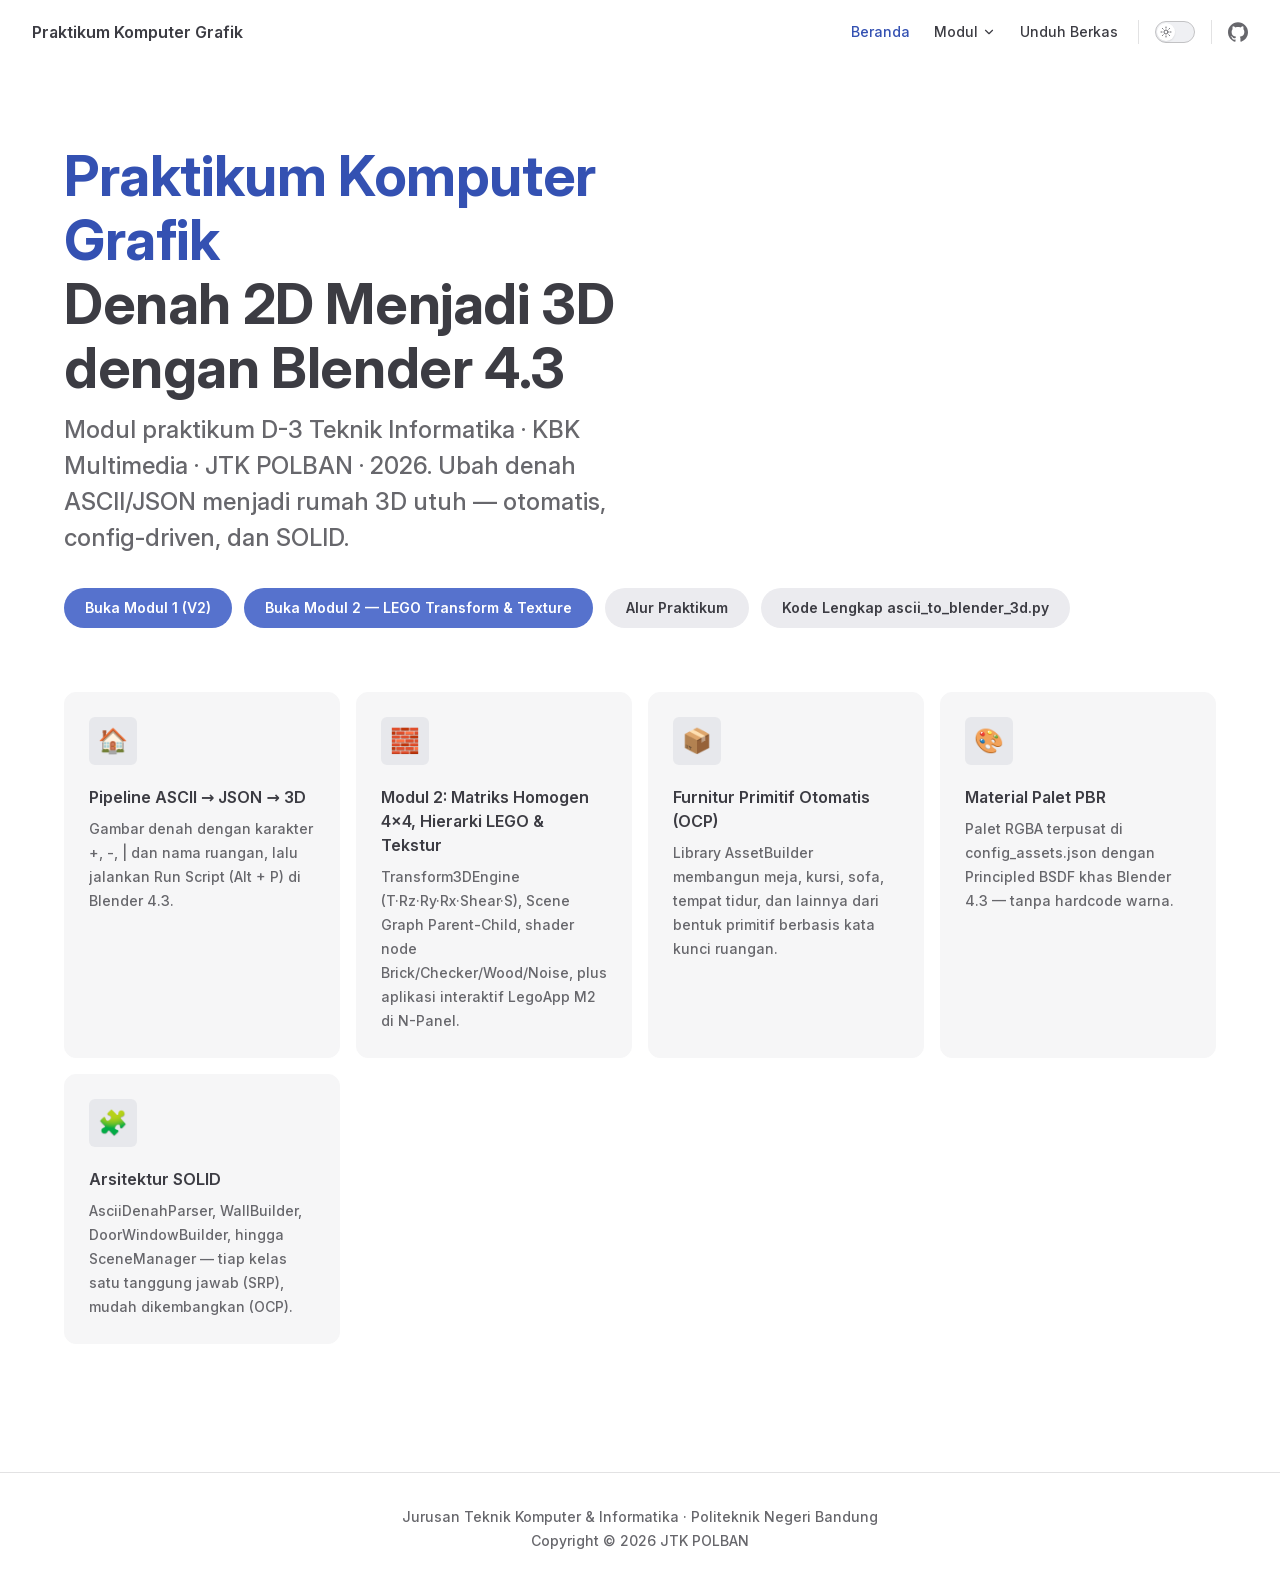
==== commit c5ee2419: "deploy: VitePress dari blenderd32026@76700ea6e9a3c081e3cfc3c0794e7960a530846d kyeiki/blenderd32026@7" ====
--- a/index.html
+++ b/index.html
@@ -13,15 +13,15 @@
     <link rel="preload" href="/assets/inter-roman-latin.Di8DUHzh.woff2" as="font" type="font/woff2" crossorigin="">
     <link rel="modulepreload" href="/assets/chunks/theme.CXS6vkly.js">
     <link rel="modulepreload" href="/assets/chunks/framework.B7o6dWmz.js">
-    <link rel="modulepreload" href="/assets/index.md.DjyRkXSc.lean.js">
+    <link rel="modulepreload" href="/assets/index.md._QbrH-OD.lean.js">
     <link rel="icon" href="data:image/svg+xml,&lt;svg xmlns=%22http://www.w3.org/2000/svg%22 viewBox=%220 0 100 100%22&gt;&lt;text y=%22.9em%22 font-size=%2290%22&gt;🏠&lt;/text&gt;&lt;/svg&gt;">
     <script id="check-dark-mode">(()=>{const e=localStorage.getItem("vitepress-theme-appearance")||"auto",a=window.matchMedia("(prefers-color-scheme: dark)").matches;(!e||e==="auto"?a:e==="dark")&&document.documentElement.classList.add("dark")})();</script>
     <script id="check-mac-os">document.documentElement.classList.toggle("mac",/Mac|iPhone|iPod|iPad/i.test(navigator.platform));</script>
   </head>
   <body>
-    <div id="app"><div class="Layout" data-v-5d98c3a5><!--[--><!--]--><!--[--><span tabindex="-1" data-v-0b0ada53></span><a href="#VPContent" class="VPSkipLink visually-hidden" data-v-0b0ada53>Skip to content</a><!--]--><!----><header class="VPNav" data-v-5d98c3a5 data-v-ae24b3ad><div class="VPNavBar" data-v-ae24b3ad data-v-6aa21345><div class="wrapper" data-v-6aa21345><div class="container" data-v-6aa21345><div class="title" data-v-6aa21345><div class="VPNavBarTitle" data-v-6aa21345 data-v-1168a8e4><a class="title" href="/" data-v-1168a8e4><!--[--><!--]--><!----><span data-v-1168a8e4>Praktikum Komputer Grafik</span><!--[--><!--]--></a></div></div><div class="content" data-v-6aa21345><div class="content-body" data-v-6aa21345><!--[--><!--]--><div class="VPNavBarSearch search" data-v-6aa21345><!----></div><nav aria-labelledby="main-nav-aria-label" class="VPNavBarMenu menu" data-v-6aa21345 data-v-dc692963><span id="main-nav-aria-label" class="visually-hidden" data-v-dc692963> Main Navigation </span><!--[--><!--[--><a class="VPLink link VPNavBarMenuLink active" href="/" tabindex="0" data-v-dc692963 data-v-e56f3d57><!--[--><span data-v-e56f3d57>Beranda</span><!--]--></a><!--]--><!--[--><div class="VPFlyout VPNavBarMenuGroup" data-v-dc692963 data-v-cf11d7a2><button type="button" class="button" aria-haspopup="true" aria-expanded="false" data-v-cf11d7a2><span class="text" data-v-cf11d7a2><!----><span data-v-cf11d7a2>Modul</span><span class="vpi-chevron-down text-icon" data-v-cf11d7a2></span></span></button><div class="menu" data-v-cf11d7a2><div class="VPMenu" data-v-cf11d7a2 data-v-b98bc113><div class="items" data-v-b98bc113><!--[--><!--[--><div class="VPMenuLink" data-v-b98bc113 data-v-35975db6><a class="VPLink link" href="/modul/modul-01.html" data-v-35975db6><!--[--><span data-v-35975db6>Modul 1 — Denah 2D (ASCII & JSON) → 3D</span><!--]--></a></div><!--]--><!--]--></div><!--[--><!--]--></div></div></div><!--]--><!--]--></nav><!----><div class="VPNavBarAppearance appearance" data-v-6aa21345 data-v-6c893767><button class="VPSwitch VPSwitchAppearance" type="button" role="switch" title aria-checked="false" data-v-6c893767 data-v-5337faa4 data-v-1d5665e3><span class="check" data-v-1d5665e3><span class="icon" data-v-1d5665e3><!--[--><span class="vpi-sun sun" data-v-5337faa4></span><span class="vpi-moon moon" data-v-5337faa4></span><!--]--></span></span></button></div><div class="VPSocialLinks VPNavBarSocialLinks social-links" data-v-6aa21345 data-v-0394ad82 data-v-7bc22406><!--[--><a class="VPSocialLink no-icon" href="https://github.com/kyeiki/blenderd32026" aria-label="github" target="_blank" rel="noopener" data-v-7bc22406 data-v-bd121fe5><span class="vpi-social-github"></span></a><!--]--></div><div class="VPFlyout VPNavBarExtra extra" data-v-6aa21345 data-v-bb2aa2f0 data-v-cf11d7a2><button type="button" class="button" aria-haspopup="true" aria-expanded="false" aria-label="extra navigation" data-v-cf11d7a2><span class="vpi-more-horizontal icon" data-v-cf11d7a2></span></button><div class="menu" data-v-cf11d7a2><div class="VPMenu" data-v-cf11d7a2 data-v-b98bc113><!----><!--[--><!--[--><!----><div class="group" data-v-bb2aa2f0><div class="item appearance" data-v-bb2aa2f0><p class="label" data-v-bb2aa2f0>Tema</p><div class="appearance-action" data-v-bb2aa2f0><button class="VPSwitch VPSwitchAppearance" type="button" role="switch" title aria-checked="false" data-v-bb2aa2f0 data-v-5337faa4 data-v-1d5665e3><span class="check" data-v-1d5665e3><span class="icon" data-v-1d5665e3><!--[--><span class="vpi-sun sun" data-v-5337faa4></span><span class="vpi-moon moon" data-v-5337faa4></span><!--]--></span></span></button></div></div></div><div class="group" data-v-bb2aa2f0><div class="item social-links" data-v-bb2aa2f0><div class="VPSocialLinks social-links-list" data-v-bb2aa2f0 data-v-7bc22406><!--[--><a class="VPSocialLink no-icon" href="https://github.com/kyeiki/blenderd32026" aria-label="github" target="_blank" rel="noopener" data-v-7bc22406 data-v-bd121fe5><span class="vpi-social-github"></span></a><!--]--></div></div></div><!--]--><!--]--></div></div></div><!--[--><!--]--><button type="button" class="VPNavBarHamburger hamburger" aria-label="mobile navigation" aria-expanded="false" aria-controls="VPNavScreen" data-v-6aa21345 data-v-e5dd9c1c><span class="container" data-v-e5dd9c1c><span class="top" data-v-e5dd9c1c></span><span class="middle" data-v-e5dd9c1c></span><span class="bottom" data-v-e5dd9c1c></span></span></button></div></div></div></div><div class="divider" data-v-6aa21345><div class="divider-line" data-v-6aa21345></div></div></div><!----></header><!----><!----><div class="VPContent is-home" id="VPContent" data-v-5d98c3a5 data-v-1428d186><div class="VPHome external-link-icon-enabled" data-v-1428d186 data-v-8b561e3d><!--[--><!--]--><div class="VPHero VPHomeHero" data-v-8b561e3d data-v-4f9c455b><div class="container" data-v-4f9c455b><div class="main" data-v-4f9c455b><!--[--><!--]--><!--[--><h1 class="heading" data-v-4f9c455b><span class="name clip" data-v-4f9c455b>Praktikum Komputer Grafik</span><span class="text" data-v-4f9c455b>Denah 2D Menjadi 3D dengan Blender 4.3</span></h1><p class="tagline" data-v-4f9c455b>Modul praktikum D-3 Teknik Informatika · KBK Multimedia · JTK POLBAN · 2026. Ubah denah ASCII/JSON menjadi rumah 3D utuh — otomatis, config-driven, dan SOLID.
-</p><!--]--><!--[--><!--]--><div class="actions" data-v-4f9c455b><!--[--><div class="action" data-v-4f9c455b><a class="VPButton medium brand" href="/modul/modul-01.html" data-v-4f9c455b data-v-fa7799d5>Buka Modul 1 (V2)</a></div><div class="action" data-v-4f9c455b><a class="VPButton medium alt" href="/modul/modul-01.html#alur-praktikum-run-di-blender-4-3" data-v-4f9c455b data-v-fa7799d5>Alur Praktikum</a></div><div class="action" data-v-4f9c455b><a class="VPButton medium alt" href="/modul/modul-01.html#lampiran-c-bedah-detail-kode-lengkap-ascii-to-blender-3d-py" data-v-4f9c455b data-v-fa7799d5>Kode Lengkap ascii_to_blender_3d.py</a></div><!--]--></div><!--[--><!--]--></div><!----></div></div><!--[--><!--]--><!--[--><!--]--><div class="VPFeatures VPHomeFeatures" data-v-8b561e3d data-v-a6181336><div class="container" data-v-a6181336><div class="items" data-v-a6181336><!--[--><div class="grid-4 item" data-v-a6181336><div class="VPLink no-icon VPFeature" data-v-a6181336 data-v-a3976bdc><!--[--><article class="box" data-v-a3976bdc><div class="icon" data-v-a3976bdc>🏠</div><h2 class="title" data-v-a3976bdc>Pipeline ASCII → JSON → 3D</h2><p class="details" data-v-a3976bdc>Gambar denah dengan karakter +, -, | dan nama ruangan, lalu jalankan Run Script (Alt + P) di Blender 4.3.</p><!----></article><!--]--></div></div><div class="grid-4 item" data-v-a6181336><div class="VPLink no-icon VPFeature" data-v-a6181336 data-v-a3976bdc><!--[--><article class="box" data-v-a3976bdc><div class="icon" data-v-a3976bdc>📦</div><h2 class="title" data-v-a3976bdc>Furnitur Primitif Otomatis (OCP)</h2><p class="details" data-v-a3976bdc>Library AssetBuilder membangun meja, kursi, sofa, tempat tidur, dan lainnya dari bentuk primitif berbasis kata kunci ruangan.</p><!----></article><!--]--></div></div><div class="grid-4 item" data-v-a6181336><div class="VPLink no-icon VPFeature" data-v-a6181336 data-v-a3976bdc><!--[--><article class="box" data-v-a3976bdc><div class="icon" data-v-a3976bdc>🎨</div><h2 class="title" data-v-a3976bdc>Material Palet PBR</h2><p class="details" data-v-a3976bdc>Palet RGBA terpusat di config_assets.json dengan Principled BSDF khas Blender 4.3 — tanpa hardcode warna.</p><!----></article><!--]--></div></div><div class="grid-4 item" data-v-a6181336><div class="VPLink no-icon VPFeature" data-v-a6181336 data-v-a3976bdc><!--[--><article class="box" data-v-a3976bdc><div class="icon" data-v-a3976bdc>🧩</div><h2 class="title" data-v-a3976bdc>Arsitektur SOLID</h2><p class="details" data-v-a3976bdc>AsciiDenahParser, WallBuilder, DoorWindowBuilder, hingga SceneManager — tiap kelas satu tanggung jawab (SRP), mudah dikembangkan (OCP).</p><!----></article><!--]--></div></div><!--]--></div></div></div><!--[--><!--]--><div class="vp-doc container" style="" data-v-8b561e3d data-v-8e2d4988><!--[--><div style="position:relative;" data-v-8b561e3d><div></div></div><!--]--></div></div></div><footer class="VPFooter" data-v-5d98c3a5 data-v-e315a0ad><div class="container" data-v-e315a0ad><p class="message" data-v-e315a0ad>Jurusan Teknik Komputer & Informatika · Politeknik Negeri Bandung</p><p class="copyright" data-v-e315a0ad>Copyright © 2026 JTK POLBAN</p></div></footer><!--[--><!--]--></div></div>
-    <script>window.__VP_HASH_MAP__=JSON.parse("{\"index.md\":\"DjyRkXSc\",\"modul_modul-01.md\":\"BAGC8G0D\"}");window.__VP_SITE_DATA__=JSON.parse("{\"lang\":\"id\",\"dir\":\"ltr\",\"title\":\"Praktikum Komputer Grafik\",\"description\":\"Modul praktikum Komputer Grafik D-3 Teknik Informatika JTK POLBAN 2026 — pipeline denah 2D (ASCII & JSON) menjadi 3D dengan Blender 4.3.\",\"base\":\"/\",\"head\":[],\"router\":{\"prefetchLinks\":true},\"appearance\":true,\"themeConfig\":{\"nav\":[{\"text\":\"Beranda\",\"link\":\"/\"},{\"text\":\"Modul\",\"items\":[{\"text\":\"Modul 1 — Denah 2D (ASCII & JSON) → 3D\",\"link\":\"/modul/modul-01.html\"}]}],\"sidebar\":{\"/modul/\":[{\"text\":\"Modul 1 (V2)\",\"collapsed\":false,\"items\":[{\"text\":\"Denah 2D ASCII ke 3D\",\"link\":\"/modul/modul-01.html\"},{\"text\":\"Kata Pengantar\",\"link\":\"/modul/modul-01.html#kata-pengantar\"},{\"text\":\"Identitas & Capaian\",\"link\":\"/modul/modul-01.html#identitas-mata-kuliah-program-studi-dan-kurikulum\"},{\"text\":\"Alur Praktikum\",\"link\":\"/modul/modul-01.html#alur-praktikum-run-di-blender-4-3\"},{\"text\":\"Bagian I. Bahan Kajian\",\"link\":\"/modul/modul-01.html#bagian-i-bahan-kajian\"},{\"text\":\"Bagian II. Penyiapan\",\"link\":\"/modul/modul-01.html#bagian-ii-penyiapan-pelaksanaan-praktikum-preparation\"},{\"text\":\"Bagian III. Prosedur Step-by-Step\",\"link\":\"/modul/modul-01.html#bagian-iii-prosedur-pelaksanaan-praktikum-step-by-step\"},{\"text\":\"Bagian IV. Pengumpulan\",\"link\":\"/modul/modul-01.html#bagian-iv-media-dan-mekanisme-pengumpulan\"},{\"text\":\"Bagian V. Evaluasi\",\"link\":\"/modul/modul-01.html#bagian-v-pembahasan-dan-evaluasi-hasil-praktikum\"},{\"text\":\"Lampiran A. Glossarium\",\"link\":\"/modul/modul-01.html#lampiran-a-glossarium\"},{\"text\":\"Lampiran B. Cookbook\",\"link\":\"/modul/modul-01.html#lampiran-b-panduan-cepat-cookbook-mengubah-denah-ets-2d-menjadi-3d\"},{\"text\":\"Lampiran C. Kode Lengkap\",\"link\":\"/modul/modul-01.html#lampiran-c-bedah-detail-kode-lengkap-ascii-to-blender-3d-py\"},{\"text\":\"Daftar Pustaka\",\"link\":\"/modul/modul-01.html#daftar-pustaka\"}]}]},\"outline\":{\"level\":[2,3],\"label\":\"Di halaman ini\"},\"docFooter\":{\"prev\":\"Sebelumnya\",\"next\":\"Berikutnya\"},\"returnToTopLabel\":\"Kembali ke atas\",\"sidebarMenuLabel\":\"Menu\",\"darkModeSwitchLabel\":\"Tema\",\"lightModeSwitchTitle\":\"Mode terang\",\"darkModeSwitchTitle\":\"Mode gelap\",\"externalLinkIcon\":true,\"socialLinks\":[{\"icon\":\"github\",\"link\":\"https://github.com/kyeiki/blenderd32026\"}],\"footer\":{\"message\":\"Jurusan Teknik Komputer & Informatika · Politeknik Negeri Bandung\",\"copyright\":\"Copyright © 2026 JTK POLBAN\"}},\"locales\":{},\"scrollOffset\":134,\"cleanUrls\":false}");</script>
+    <div id="app"><div class="Layout" data-v-5d98c3a5><!--[--><!--]--><!--[--><span tabindex="-1" data-v-0b0ada53></span><a href="#VPContent" class="VPSkipLink visually-hidden" data-v-0b0ada53>Skip to content</a><!--]--><!----><header class="VPNav" data-v-5d98c3a5 data-v-ae24b3ad><div class="VPNavBar" data-v-ae24b3ad data-v-6aa21345><div class="wrapper" data-v-6aa21345><div class="container" data-v-6aa21345><div class="title" data-v-6aa21345><div class="VPNavBarTitle" data-v-6aa21345 data-v-1168a8e4><a class="title" href="/" data-v-1168a8e4><!--[--><!--]--><!----><span data-v-1168a8e4>Praktikum Komputer Grafik</span><!--[--><!--]--></a></div></div><div class="content" data-v-6aa21345><div class="content-body" data-v-6aa21345><!--[--><!--]--><div class="VPNavBarSearch search" data-v-6aa21345><!----></div><nav aria-labelledby="main-nav-aria-label" class="VPNavBarMenu menu" data-v-6aa21345 data-v-dc692963><span id="main-nav-aria-label" class="visually-hidden" data-v-dc692963> Main Navigation </span><!--[--><!--[--><a class="VPLink link VPNavBarMenuLink active" href="/" tabindex="0" data-v-dc692963 data-v-e56f3d57><!--[--><span data-v-e56f3d57>Beranda</span><!--]--></a><!--]--><!--[--><div class="VPFlyout VPNavBarMenuGroup" data-v-dc692963 data-v-cf11d7a2><button type="button" class="button" aria-haspopup="true" aria-expanded="false" data-v-cf11d7a2><span class="text" data-v-cf11d7a2><!----><span data-v-cf11d7a2>Modul</span><span class="vpi-chevron-down text-icon" data-v-cf11d7a2></span></span></button><div class="menu" data-v-cf11d7a2><div class="VPMenu" data-v-cf11d7a2 data-v-b98bc113><div class="items" data-v-b98bc113><!--[--><!--[--><div class="VPMenuLink" data-v-b98bc113 data-v-35975db6><a class="VPLink link" href="/modul/modul-01.html" data-v-35975db6><!--[--><span data-v-35975db6>Modul 1 — Denah 2D (ASCII & JSON) → 3D</span><!--]--></a></div><!--]--><!--[--><div class="VPMenuLink" data-v-b98bc113 data-v-35975db6><a class="VPLink link" href="/modul/modul-02.html" data-v-35975db6><!--[--><span data-v-35975db6>Modul 2 — Transformasi 3D, Hierarki LEGO & Texture</span><!--]--></a></div><!--]--><!--[--><div class="VPMenuLink" data-v-b98bc113 data-v-35975db6><a class="VPLink link" href="/modul/modul-03.html" data-v-35975db6><!--[--><span data-v-35975db6>Modul 3 — Lighting, Shading & Makro Environment</span><!--]--></a></div><!--]--><!--]--></div><!--[--><!--]--></div></div></div><!--]--><!--[--><a class="VPLink link VPNavBarMenuLink" href="/unduh.html" tabindex="0" data-v-dc692963 data-v-e56f3d57><!--[--><span data-v-e56f3d57>Unduh Berkas</span><!--]--></a><!--]--><!--]--></nav><!----><div class="VPNavBarAppearance appearance" data-v-6aa21345 data-v-6c893767><button class="VPSwitch VPSwitchAppearance" type="button" role="switch" title aria-checked="false" data-v-6c893767 data-v-5337faa4 data-v-1d5665e3><span class="check" data-v-1d5665e3><span class="icon" data-v-1d5665e3><!--[--><span class="vpi-sun sun" data-v-5337faa4></span><span class="vpi-moon moon" data-v-5337faa4></span><!--]--></span></span></button></div><div class="VPSocialLinks VPNavBarSocialLinks social-links" data-v-6aa21345 data-v-0394ad82 data-v-7bc22406><!--[--><a class="VPSocialLink no-icon" href="https://github.com/kyeiki/blenderd32026" aria-label="github" target="_blank" rel="noopener" data-v-7bc22406 data-v-bd121fe5><span class="vpi-social-github"></span></a><!--]--></div><div class="VPFlyout VPNavBarExtra extra" data-v-6aa21345 data-v-bb2aa2f0 data-v-cf11d7a2><button type="button" class="button" aria-haspopup="true" aria-expanded="false" aria-label="extra navigation" data-v-cf11d7a2><span class="vpi-more-horizontal icon" data-v-cf11d7a2></span></button><div class="menu" data-v-cf11d7a2><div class="VPMenu" data-v-cf11d7a2 data-v-b98bc113><!----><!--[--><!--[--><!----><div class="group" data-v-bb2aa2f0><div class="item appearance" data-v-bb2aa2f0><p class="label" data-v-bb2aa2f0>Tema</p><div class="appearance-action" data-v-bb2aa2f0><button class="VPSwitch VPSwitchAppearance" type="button" role="switch" title aria-checked="false" data-v-bb2aa2f0 data-v-5337faa4 data-v-1d5665e3><span class="check" data-v-1d5665e3><span class="icon" data-v-1d5665e3><!--[--><span class="vpi-sun sun" data-v-5337faa4></span><span class="vpi-moon moon" data-v-5337faa4></span><!--]--></span></span></button></div></div></div><div class="group" data-v-bb2aa2f0><div class="item social-links" data-v-bb2aa2f0><div class="VPSocialLinks social-links-list" data-v-bb2aa2f0 data-v-7bc22406><!--[--><a class="VPSocialLink no-icon" href="https://github.com/kyeiki/blenderd32026" aria-label="github" target="_blank" rel="noopener" data-v-7bc22406 data-v-bd121fe5><span class="vpi-social-github"></span></a><!--]--></div></div></div><!--]--><!--]--></div></div></div><!--[--><!--]--><button type="button" class="VPNavBarHamburger hamburger" aria-label="mobile navigation" aria-expanded="false" aria-controls="VPNavScreen" data-v-6aa21345 data-v-e5dd9c1c><span class="container" data-v-e5dd9c1c><span class="top" data-v-e5dd9c1c></span><span class="middle" data-v-e5dd9c1c></span><span class="bottom" data-v-e5dd9c1c></span></span></button></div></div></div></div><div class="divider" data-v-6aa21345><div class="divider-line" data-v-6aa21345></div></div></div><!----></header><!----><!----><div class="VPContent is-home" id="VPContent" data-v-5d98c3a5 data-v-1428d186><div class="VPHome external-link-icon-enabled" data-v-1428d186 data-v-8b561e3d><!--[--><!--]--><div class="VPHero VPHomeHero" data-v-8b561e3d data-v-4f9c455b><div class="container" data-v-4f9c455b><div class="main" data-v-4f9c455b><!--[--><!--]--><!--[--><h1 class="heading" data-v-4f9c455b><span class="name clip" data-v-4f9c455b>Praktikum Komputer Grafik</span><span class="text" data-v-4f9c455b>Denah 2D Menjadi 3D dengan Blender 4.3</span></h1><p class="tagline" data-v-4f9c455b>Modul praktikum D-3 Teknik Informatika · KBK Multimedia · JTK POLBAN · 2026. Ubah denah ASCII/JSON menjadi rumah 3D utuh — otomatis, config-driven, dan SOLID.
+</p><!--]--><!--[--><!--]--><div class="actions" data-v-4f9c455b><!--[--><div class="action" data-v-4f9c455b><a class="VPButton medium brand" href="/modul/modul-01.html" data-v-4f9c455b data-v-fa7799d5>Buka Modul 1 (V2)</a></div><div class="action" data-v-4f9c455b><a class="VPButton medium brand" href="/modul/modul-02.html" data-v-4f9c455b data-v-fa7799d5>Buka Modul 2 — LEGO Transform &amp; Texture</a></div><div class="action" data-v-4f9c455b><a class="VPButton medium alt" href="/modul/modul-01.html#alur-praktikum-run-di-blender-4-3" data-v-4f9c455b data-v-fa7799d5>Alur Praktikum</a></div><div class="action" data-v-4f9c455b><a class="VPButton medium alt" href="/modul/modul-01.html#lampiran-c-bedah-detail-kode-lengkap-ascii-to-blender-3d-py" data-v-4f9c455b data-v-fa7799d5>Kode Lengkap ascii_to_blender_3d.py</a></div><!--]--></div><!--[--><!--]--></div><!----></div></div><!--[--><!--]--><!--[--><!--]--><div class="VPFeatures VPHomeFeatures" data-v-8b561e3d data-v-a6181336><div class="container" data-v-a6181336><div class="items" data-v-a6181336><!--[--><div class="grid-4 item" data-v-a6181336><div class="VPLink no-icon VPFeature" data-v-a6181336 data-v-a3976bdc><!--[--><article class="box" data-v-a3976bdc><div class="icon" data-v-a3976bdc>🏠</div><h2 class="title" data-v-a3976bdc>Pipeline ASCII → JSON → 3D</h2><p class="details" data-v-a3976bdc>Gambar denah dengan karakter +, -, | dan nama ruangan, lalu jalankan Run Script (Alt + P) di Blender 4.3.</p><!----></article><!--]--></div></div><div class="grid-4 item" data-v-a6181336><div class="VPLink no-icon VPFeature" data-v-a6181336 data-v-a3976bdc><!--[--><article class="box" data-v-a3976bdc><div class="icon" data-v-a3976bdc>🧱</div><h2 class="title" data-v-a3976bdc>Modul 2: Matriks Homogen 4×4, Hierarki LEGO & Tekstur</h2><p class="details" data-v-a3976bdc>Transform3DEngine (T·Rz·Ry·Rx·Shear·S), Scene Graph Parent-Child, shader node Brick/Checker/Wood/Noise, plus aplikasi interaktif LegoApp M2 di N-Panel.</p><!----></article><!--]--></div></div><div class="grid-4 item" data-v-a6181336><div class="VPLink no-icon VPFeature" data-v-a6181336 data-v-a3976bdc><!--[--><article class="box" data-v-a3976bdc><div class="icon" data-v-a3976bdc>📦</div><h2 class="title" data-v-a3976bdc>Furnitur Primitif Otomatis (OCP)</h2><p class="details" data-v-a3976bdc>Library AssetBuilder membangun meja, kursi, sofa, tempat tidur, dan lainnya dari bentuk primitif berbasis kata kunci ruangan.</p><!----></article><!--]--></div></div><div class="grid-4 item" data-v-a6181336><div class="VPLink no-icon VPFeature" data-v-a6181336 data-v-a3976bdc><!--[--><article class="box" data-v-a3976bdc><div class="icon" data-v-a3976bdc>🎨</div><h2 class="title" data-v-a3976bdc>Material Palet PBR</h2><p class="details" data-v-a3976bdc>Palet RGBA terpusat di config_assets.json dengan Principled BSDF khas Blender 4.3 — tanpa hardcode warna.</p><!----></article><!--]--></div></div><div class="grid-4 item" data-v-a6181336><div class="VPLink no-icon VPFeature" data-v-a6181336 data-v-a3976bdc><!--[--><article class="box" data-v-a3976bdc><div class="icon" data-v-a3976bdc>🧩</div><h2 class="title" data-v-a3976bdc>Arsitektur SOLID</h2><p class="details" data-v-a3976bdc>AsciiDenahParser, WallBuilder, DoorWindowBuilder, hingga SceneManager — tiap kelas satu tanggung jawab (SRP), mudah dikembangkan (OCP).</p><!----></article><!--]--></div></div><!--]--></div></div></div><!--[--><!--]--><div class="vp-doc container" style="" data-v-8b561e3d data-v-8e2d4988><!--[--><div style="position:relative;" data-v-8b561e3d><div></div></div><!--]--></div></div></div><footer class="VPFooter" data-v-5d98c3a5 data-v-e315a0ad><div class="container" data-v-e315a0ad><p class="message" data-v-e315a0ad>Jurusan Teknik Komputer & Informatika · Politeknik Negeri Bandung</p><p class="copyright" data-v-e315a0ad>Copyright © 2026 JTK POLBAN</p></div></footer><!--[--><!--]--></div></div>
+    <script>window.__VP_HASH_MAP__=JSON.parse("{\"index.md\":\"_QbrH-OD\",\"modul_modul-01.md\":\"DeOy-2YY\",\"modul_modul-02.md\":\"DKDhASb_\",\"modul_modul-03.md\":\"DCjreZVW\",\"unduh.md\":\"DAyVeBko\"}");window.__VP_SITE_DATA__=JSON.parse("{\"lang\":\"id\",\"dir\":\"ltr\",\"title\":\"Praktikum Komputer Grafik\",\"description\":\"Modul praktikum Komputer Grafik D-3 Teknik Informatika JTK POLBAN 2026 — pipeline denah 2D (ASCII & JSON) menjadi 3D dengan Blender 4.3.\",\"base\":\"/\",\"head\":[],\"router\":{\"prefetchLinks\":true},\"appearance\":true,\"themeConfig\":{\"nav\":[{\"text\":\"Beranda\",\"link\":\"/\"},{\"text\":\"Modul\",\"items\":[{\"text\":\"Modul 1 — Denah 2D (ASCII & JSON) → 3D\",\"link\":\"/modul/modul-01.html\"},{\"text\":\"Modul 2 — Transformasi 3D, Hierarki LEGO & Texture\",\"link\":\"/modul/modul-02.html\"},{\"text\":\"Modul 3 — Lighting, Shading & Makro Environment\",\"link\":\"/modul/modul-03.html\"}]},{\"text\":\"Unduh Berkas\",\"link\":\"/unduh.html\"}],\"sidebar\":{\"/modul/\":[{\"text\":\"Modul 3 — Lighting & Makro Environment\",\"collapsed\":false,\"items\":[{\"text\":\"Lighting, Shading & Makro Environment\",\"link\":\"/modul/modul-03.html\"},{\"text\":\"Kata Pengantar\",\"link\":\"/modul/modul-03.html#kata-pengantar\"},{\"text\":\"Konsep: Empat Jenis Cahaya & Preset\",\"link\":\"/modul/modul-03.html#i-4-konsep-kunci-1-empat-jenis-cahaya-preset-suasana-lightingrigmanager\"},{\"text\":\"Konsep: Masterplan ASCII & Gedung 2 Lt\",\"link\":\"/modul/modul-03.html#i-5-konsep-kunci-2-masterplan-ascii-gedung-2-lantai-asciimacroparser-macroassetbuilder\"},{\"text\":\"Konsep: Shading Emisif & Atmosfer\",\"link\":\"/modul/modul-03.html#i-6-konsep-kunci-3-shading-emisif-atmosfer-malam\"},{\"text\":\"Task I: Masterplan & Numpad\",\"link\":\"/modul/modul-03.html#iii-1-task-i-eksplorasi-masterplan-sudut-pandang-numpad\"},{\"text\":\"Task II: Simulasi Waktu\",\"link\":\"/modul/modul-03.html#iii-2-task-ii-simulasi-waktu-siang-sore-malam\"},{\"text\":\"Task III: Directional Light\",\"link\":\"/modul/modul-03.html#iii-3-task-iii-directional-light-putar-matahari-putar-bayangan\"},{\"text\":\"Task IV: Night City & Emission\",\"link\":\"/modul/modul-03.html#iii-4-task-iv-night-city-spot-pju-emission-material\"},{\"text\":\"Task V: Panel MacroLight M3\",\"link\":\"/modul/modul-03.html#iii-5-task-v-panel-macrolight-m3-mini-proyek-kota\"},{\"text\":\"Galeri Bagian Kawasan\",\"link\":\"/modul/modul-03.html#iii-6-galeri-bagian-kawasan\"},{\"text\":\"Lampiran B. Cookbook\",\"link\":\"/modul/modul-03.html#lampiran-b-cookbook-resep-cepat\"},{\"text\":\"Lampiran C. Kode Inti\",\"link\":\"/modul/modul-03.html#lampiran-c-bedah-detail-kode-inti-modul3-py\"}]},{\"text\":\"Modul 2 — LEGO Transform & Texture\",\"collapsed\":false,\"items\":[{\"text\":\"Transformasi 3D, Hierarki LEGO & Texture\",\"link\":\"/modul/modul-02.html\"},{\"text\":\"Kata Pengantar\",\"link\":\"/modul/modul-02.html#kata-pengantar\"},{\"text\":\"Konsep: Matriks Homogen 4×4\",\"link\":\"/modul/modul-02.html#i-4-konsep-kunci-1-matriks-transformasi-homogen-4×4-transform3dengine\"},{\"text\":\"Konsep: Hierarki Scene Graph\",\"link\":\"/modul/modul-02.html#i-5-konsep-kunci-2-hierarki-scene-graph-parent-child\"},{\"text\":\"Konsep: Node Tekstur & UV\",\"link\":\"/modul/modul-02.html#i-6-konsep-kunci-3-jaringan-node-tekstur-uv-texturematerialfactory\"},{\"text\":\"Task I: Sudut Pandang Numpad\",\"link\":\"/modul/modul-02.html#iii-1-task-i-eksplorasi-sudut-pandang-numpad-view\"},{\"text\":\"Task II: Matriks Homogen\",\"link\":\"/modul/modul-02.html#iii-2-task-ii-matriks-homogen-4×4-dalam-praktik\"},{\"text\":\"Task III: Hierarki LEGO\",\"link\":\"/modul/modul-02.html#iii-3-task-iii-hierarki-scene-graph-lego\"},{\"text\":\"Task IV: Texture & UV\",\"link\":\"/modul/modul-02.html#iii-4-task-iv-texture-uv-mapping\"},{\"text\":\"Task V: Panel LegoApp M2\",\"link\":\"/modul/modul-02.html#iii-5-task-v-panel-aplikasi-legoapp-m2\"},{\"text\":\"Lampiran B. Cookbook\",\"link\":\"/modul/modul-02.html#lampiran-b-cookbook-resep-cepat\"},{\"text\":\"Lampiran C. Kode Inti\",\"link\":\"/modul/modul-02.html#lampiran-c-bedah-detail-kode-inti-modul2-py\"},{\"text\":\"Kode Lengkap modul2.py\",\"link\":\"/modul/modul-02.html#kode-lengkap\"}]},{\"text\":\"Modul 1 (V2)\",\"collapsed\":false,\"items\":[{\"text\":\"Denah 2D ASCII ke 3D\",\"link\":\"/modul/modul-01.html\"},{\"text\":\"Kata Pengantar\",\"link\":\"/modul/modul-01.html#kata-pengantar\"},{\"text\":\"Identitas & Capaian\",\"link\":\"/modul/modul-01.html#identitas-mata-kuliah-program-studi-dan-kurikulum\"},{\"text\":\"Alur Praktikum\",\"link\":\"/modul/modul-01.html#alur-praktikum-run-di-blender-4-3\"},{\"text\":\"Bagian I. Bahan Kajian\",\"link\":\"/modul/modul-01.html#bagian-i-bahan-kajian\"},{\"text\":\"Bagian II. Penyiapan\",\"link\":\"/modul/modul-01.html#bagian-ii-penyiapan-pelaksanaan-praktikum-preparation\"},{\"text\":\"Bagian III. Prosedur Step-by-Step\",\"link\":\"/modul/modul-01.html#bagian-iii-prosedur-pelaksanaan-praktikum-step-by-step\"},{\"text\":\"Bagian IV. Pengumpulan\",\"link\":\"/modul/modul-01.html#bagian-iv-media-dan-mekanisme-pengumpulan\"},{\"text\":\"Bagian V. Evaluasi\",\"link\":\"/modul/modul-01.html#bagian-v-pembahasan-dan-evaluasi-hasil-praktikum\"},{\"text\":\"Lampiran A. Glossarium\",\"link\":\"/modul/modul-01.html#lampiran-a-glossarium\"},{\"text\":\"Lampiran B. Cookbook\",\"link\":\"/modul/modul-01.html#lampiran-b-panduan-cepat-cookbook-mengubah-denah-ets-2d-menjadi-3d\"},{\"text\":\"Lampiran C. Kode Lengkap\",\"link\":\"/modul/modul-01.html#lampiran-c-bedah-detail-kode-lengkap-ascii-to-blender-3d-py\"},{\"text\":\"Daftar Pustaka\",\"link\":\"/modul/modul-01.html#daftar-pustaka\"}]}]},\"outline\":{\"level\":[2,3],\"label\":\"Di halaman ini\"},\"docFooter\":{\"prev\":\"Sebelumnya\",\"next\":\"Berikutnya\"},\"returnToTopLabel\":\"Kembali ke atas\",\"sidebarMenuLabel\":\"Menu\",\"darkModeSwitchLabel\":\"Tema\",\"lightModeSwitchTitle\":\"Mode terang\",\"darkModeSwitchTitle\":\"Mode gelap\",\"externalLinkIcon\":true,\"socialLinks\":[{\"icon\":\"github\",\"link\":\"https://github.com/kyeiki/blenderd32026\"}],\"footer\":{\"message\":\"Jurusan Teknik Komputer & Informatika · Politeknik Negeri Bandung\",\"copyright\":\"Copyright © 2026 JTK POLBAN\"}},\"locales\":{},\"scrollOffset\":134,\"cleanUrls\":false}");</script>
     
   </body>
 </html>
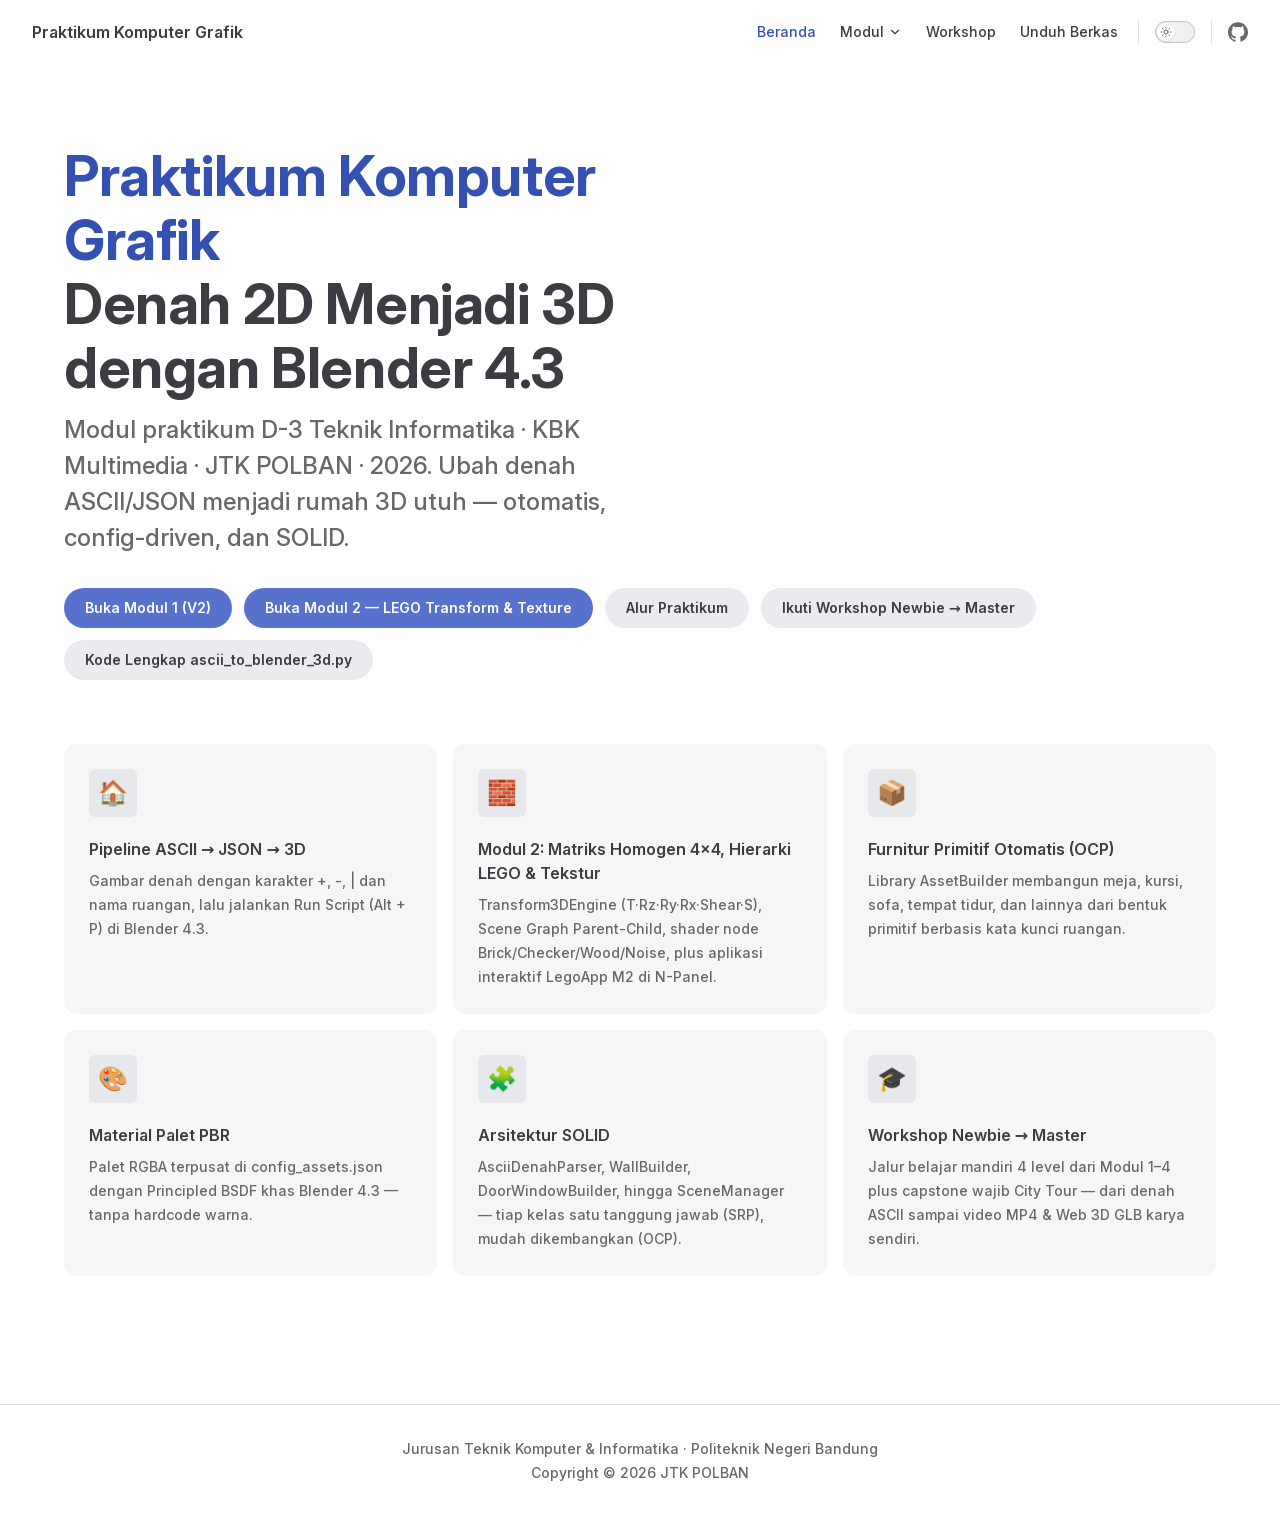
==== commit 8a3e13f6: "deploy: VitePress dari blenderd32026@53ccc3a39948d9d20eef387b6bf569ec5d916259 kyeiki/blenderd32026@5" ====
--- a/index.html
+++ b/index.html
@@ -13,15 +13,15 @@
     <link rel="preload" href="/assets/inter-roman-latin.Di8DUHzh.woff2" as="font" type="font/woff2" crossorigin="">
     <link rel="modulepreload" href="/assets/chunks/theme.CXS6vkly.js">
     <link rel="modulepreload" href="/assets/chunks/framework.B7o6dWmz.js">
-    <link rel="modulepreload" href="/assets/index.md._QbrH-OD.lean.js">
+    <link rel="modulepreload" href="/assets/index.md.D1P3IjH3.lean.js">
     <link rel="icon" href="data:image/svg+xml,&lt;svg xmlns=%22http://www.w3.org/2000/svg%22 viewBox=%220 0 100 100%22&gt;&lt;text y=%22.9em%22 font-size=%2290%22&gt;🏠&lt;/text&gt;&lt;/svg&gt;">
     <script id="check-dark-mode">(()=>{const e=localStorage.getItem("vitepress-theme-appearance")||"auto",a=window.matchMedia("(prefers-color-scheme: dark)").matches;(!e||e==="auto"?a:e==="dark")&&document.documentElement.classList.add("dark")})();</script>
     <script id="check-mac-os">document.documentElement.classList.toggle("mac",/Mac|iPhone|iPod|iPad/i.test(navigator.platform));</script>
   </head>
   <body>
-    <div id="app"><div class="Layout" data-v-5d98c3a5><!--[--><!--]--><!--[--><span tabindex="-1" data-v-0b0ada53></span><a href="#VPContent" class="VPSkipLink visually-hidden" data-v-0b0ada53>Skip to content</a><!--]--><!----><header class="VPNav" data-v-5d98c3a5 data-v-ae24b3ad><div class="VPNavBar" data-v-ae24b3ad data-v-6aa21345><div class="wrapper" data-v-6aa21345><div class="container" data-v-6aa21345><div class="title" data-v-6aa21345><div class="VPNavBarTitle" data-v-6aa21345 data-v-1168a8e4><a class="title" href="/" data-v-1168a8e4><!--[--><!--]--><!----><span data-v-1168a8e4>Praktikum Komputer Grafik</span><!--[--><!--]--></a></div></div><div class="content" data-v-6aa21345><div class="content-body" data-v-6aa21345><!--[--><!--]--><div class="VPNavBarSearch search" data-v-6aa21345><!----></div><nav aria-labelledby="main-nav-aria-label" class="VPNavBarMenu menu" data-v-6aa21345 data-v-dc692963><span id="main-nav-aria-label" class="visually-hidden" data-v-dc692963> Main Navigation </span><!--[--><!--[--><a class="VPLink link VPNavBarMenuLink active" href="/" tabindex="0" data-v-dc692963 data-v-e56f3d57><!--[--><span data-v-e56f3d57>Beranda</span><!--]--></a><!--]--><!--[--><div class="VPFlyout VPNavBarMenuGroup" data-v-dc692963 data-v-cf11d7a2><button type="button" class="button" aria-haspopup="true" aria-expanded="false" data-v-cf11d7a2><span class="text" data-v-cf11d7a2><!----><span data-v-cf11d7a2>Modul</span><span class="vpi-chevron-down text-icon" data-v-cf11d7a2></span></span></button><div class="menu" data-v-cf11d7a2><div class="VPMenu" data-v-cf11d7a2 data-v-b98bc113><div class="items" data-v-b98bc113><!--[--><!--[--><div class="VPMenuLink" data-v-b98bc113 data-v-35975db6><a class="VPLink link" href="/modul/modul-01.html" data-v-35975db6><!--[--><span data-v-35975db6>Modul 1 — Denah 2D (ASCII & JSON) → 3D</span><!--]--></a></div><!--]--><!--[--><div class="VPMenuLink" data-v-b98bc113 data-v-35975db6><a class="VPLink link" href="/modul/modul-02.html" data-v-35975db6><!--[--><span data-v-35975db6>Modul 2 — Transformasi 3D, Hierarki LEGO & Texture</span><!--]--></a></div><!--]--><!--[--><div class="VPMenuLink" data-v-b98bc113 data-v-35975db6><a class="VPLink link" href="/modul/modul-03.html" data-v-35975db6><!--[--><span data-v-35975db6>Modul 3 — Lighting, Shading & Makro Environment</span><!--]--></a></div><!--]--><!--]--></div><!--[--><!--]--></div></div></div><!--]--><!--[--><a class="VPLink link VPNavBarMenuLink" href="/unduh.html" tabindex="0" data-v-dc692963 data-v-e56f3d57><!--[--><span data-v-e56f3d57>Unduh Berkas</span><!--]--></a><!--]--><!--]--></nav><!----><div class="VPNavBarAppearance appearance" data-v-6aa21345 data-v-6c893767><button class="VPSwitch VPSwitchAppearance" type="button" role="switch" title aria-checked="false" data-v-6c893767 data-v-5337faa4 data-v-1d5665e3><span class="check" data-v-1d5665e3><span class="icon" data-v-1d5665e3><!--[--><span class="vpi-sun sun" data-v-5337faa4></span><span class="vpi-moon moon" data-v-5337faa4></span><!--]--></span></span></button></div><div class="VPSocialLinks VPNavBarSocialLinks social-links" data-v-6aa21345 data-v-0394ad82 data-v-7bc22406><!--[--><a class="VPSocialLink no-icon" href="https://github.com/kyeiki/blenderd32026" aria-label="github" target="_blank" rel="noopener" data-v-7bc22406 data-v-bd121fe5><span class="vpi-social-github"></span></a><!--]--></div><div class="VPFlyout VPNavBarExtra extra" data-v-6aa21345 data-v-bb2aa2f0 data-v-cf11d7a2><button type="button" class="button" aria-haspopup="true" aria-expanded="false" aria-label="extra navigation" data-v-cf11d7a2><span class="vpi-more-horizontal icon" data-v-cf11d7a2></span></button><div class="menu" data-v-cf11d7a2><div class="VPMenu" data-v-cf11d7a2 data-v-b98bc113><!----><!--[--><!--[--><!----><div class="group" data-v-bb2aa2f0><div class="item appearance" data-v-bb2aa2f0><p class="label" data-v-bb2aa2f0>Tema</p><div class="appearance-action" data-v-bb2aa2f0><button class="VPSwitch VPSwitchAppearance" type="button" role="switch" title aria-checked="false" data-v-bb2aa2f0 data-v-5337faa4 data-v-1d5665e3><span class="check" data-v-1d5665e3><span class="icon" data-v-1d5665e3><!--[--><span class="vpi-sun sun" data-v-5337faa4></span><span class="vpi-moon moon" data-v-5337faa4></span><!--]--></span></span></button></div></div></div><div class="group" data-v-bb2aa2f0><div class="item social-links" data-v-bb2aa2f0><div class="VPSocialLinks social-links-list" data-v-bb2aa2f0 data-v-7bc22406><!--[--><a class="VPSocialLink no-icon" href="https://github.com/kyeiki/blenderd32026" aria-label="github" target="_blank" rel="noopener" data-v-7bc22406 data-v-bd121fe5><span class="vpi-social-github"></span></a><!--]--></div></div></div><!--]--><!--]--></div></div></div><!--[--><!--]--><button type="button" class="VPNavBarHamburger hamburger" aria-label="mobile navigation" aria-expanded="false" aria-controls="VPNavScreen" data-v-6aa21345 data-v-e5dd9c1c><span class="container" data-v-e5dd9c1c><span class="top" data-v-e5dd9c1c></span><span class="middle" data-v-e5dd9c1c></span><span class="bottom" data-v-e5dd9c1c></span></span></button></div></div></div></div><div class="divider" data-v-6aa21345><div class="divider-line" data-v-6aa21345></div></div></div><!----></header><!----><!----><div class="VPContent is-home" id="VPContent" data-v-5d98c3a5 data-v-1428d186><div class="VPHome external-link-icon-enabled" data-v-1428d186 data-v-8b561e3d><!--[--><!--]--><div class="VPHero VPHomeHero" data-v-8b561e3d data-v-4f9c455b><div class="container" data-v-4f9c455b><div class="main" data-v-4f9c455b><!--[--><!--]--><!--[--><h1 class="heading" data-v-4f9c455b><span class="name clip" data-v-4f9c455b>Praktikum Komputer Grafik</span><span class="text" data-v-4f9c455b>Denah 2D Menjadi 3D dengan Blender 4.3</span></h1><p class="tagline" data-v-4f9c455b>Modul praktikum D-3 Teknik Informatika · KBK Multimedia · JTK POLBAN · 2026. Ubah denah ASCII/JSON menjadi rumah 3D utuh — otomatis, config-driven, dan SOLID.
-</p><!--]--><!--[--><!--]--><div class="actions" data-v-4f9c455b><!--[--><div class="action" data-v-4f9c455b><a class="VPButton medium brand" href="/modul/modul-01.html" data-v-4f9c455b data-v-fa7799d5>Buka Modul 1 (V2)</a></div><div class="action" data-v-4f9c455b><a class="VPButton medium brand" href="/modul/modul-02.html" data-v-4f9c455b data-v-fa7799d5>Buka Modul 2 — LEGO Transform &amp; Texture</a></div><div class="action" data-v-4f9c455b><a class="VPButton medium alt" href="/modul/modul-01.html#alur-praktikum-run-di-blender-4-3" data-v-4f9c455b data-v-fa7799d5>Alur Praktikum</a></div><div class="action" data-v-4f9c455b><a class="VPButton medium alt" href="/modul/modul-01.html#lampiran-c-bedah-detail-kode-lengkap-ascii-to-blender-3d-py" data-v-4f9c455b data-v-fa7799d5>Kode Lengkap ascii_to_blender_3d.py</a></div><!--]--></div><!--[--><!--]--></div><!----></div></div><!--[--><!--]--><!--[--><!--]--><div class="VPFeatures VPHomeFeatures" data-v-8b561e3d data-v-a6181336><div class="container" data-v-a6181336><div class="items" data-v-a6181336><!--[--><div class="grid-4 item" data-v-a6181336><div class="VPLink no-icon VPFeature" data-v-a6181336 data-v-a3976bdc><!--[--><article class="box" data-v-a3976bdc><div class="icon" data-v-a3976bdc>🏠</div><h2 class="title" data-v-a3976bdc>Pipeline ASCII → JSON → 3D</h2><p class="details" data-v-a3976bdc>Gambar denah dengan karakter +, -, | dan nama ruangan, lalu jalankan Run Script (Alt + P) di Blender 4.3.</p><!----></article><!--]--></div></div><div class="grid-4 item" data-v-a6181336><div class="VPLink no-icon VPFeature" data-v-a6181336 data-v-a3976bdc><!--[--><article class="box" data-v-a3976bdc><div class="icon" data-v-a3976bdc>🧱</div><h2 class="title" data-v-a3976bdc>Modul 2: Matriks Homogen 4×4, Hierarki LEGO & Tekstur</h2><p class="details" data-v-a3976bdc>Transform3DEngine (T·Rz·Ry·Rx·Shear·S), Scene Graph Parent-Child, shader node Brick/Checker/Wood/Noise, plus aplikasi interaktif LegoApp M2 di N-Panel.</p><!----></article><!--]--></div></div><div class="grid-4 item" data-v-a6181336><div class="VPLink no-icon VPFeature" data-v-a6181336 data-v-a3976bdc><!--[--><article class="box" data-v-a3976bdc><div class="icon" data-v-a3976bdc>📦</div><h2 class="title" data-v-a3976bdc>Furnitur Primitif Otomatis (OCP)</h2><p class="details" data-v-a3976bdc>Library AssetBuilder membangun meja, kursi, sofa, tempat tidur, dan lainnya dari bentuk primitif berbasis kata kunci ruangan.</p><!----></article><!--]--></div></div><div class="grid-4 item" data-v-a6181336><div class="VPLink no-icon VPFeature" data-v-a6181336 data-v-a3976bdc><!--[--><article class="box" data-v-a3976bdc><div class="icon" data-v-a3976bdc>🎨</div><h2 class="title" data-v-a3976bdc>Material Palet PBR</h2><p class="details" data-v-a3976bdc>Palet RGBA terpusat di config_assets.json dengan Principled BSDF khas Blender 4.3 — tanpa hardcode warna.</p><!----></article><!--]--></div></div><div class="grid-4 item" data-v-a6181336><div class="VPLink no-icon VPFeature" data-v-a6181336 data-v-a3976bdc><!--[--><article class="box" data-v-a3976bdc><div class="icon" data-v-a3976bdc>🧩</div><h2 class="title" data-v-a3976bdc>Arsitektur SOLID</h2><p class="details" data-v-a3976bdc>AsciiDenahParser, WallBuilder, DoorWindowBuilder, hingga SceneManager — tiap kelas satu tanggung jawab (SRP), mudah dikembangkan (OCP).</p><!----></article><!--]--></div></div><!--]--></div></div></div><!--[--><!--]--><div class="vp-doc container" style="" data-v-8b561e3d data-v-8e2d4988><!--[--><div style="position:relative;" data-v-8b561e3d><div></div></div><!--]--></div></div></div><footer class="VPFooter" data-v-5d98c3a5 data-v-e315a0ad><div class="container" data-v-e315a0ad><p class="message" data-v-e315a0ad>Jurusan Teknik Komputer & Informatika · Politeknik Negeri Bandung</p><p class="copyright" data-v-e315a0ad>Copyright © 2026 JTK POLBAN</p></div></footer><!--[--><!--]--></div></div>
-    <script>window.__VP_HASH_MAP__=JSON.parse("{\"index.md\":\"_QbrH-OD\",\"modul_modul-01.md\":\"DeOy-2YY\",\"modul_modul-02.md\":\"DKDhASb_\",\"modul_modul-03.md\":\"DCjreZVW\",\"unduh.md\":\"DAyVeBko\"}");window.__VP_SITE_DATA__=JSON.parse("{\"lang\":\"id\",\"dir\":\"ltr\",\"title\":\"Praktikum Komputer Grafik\",\"description\":\"Modul praktikum Komputer Grafik D-3 Teknik Informatika JTK POLBAN 2026 — pipeline denah 2D (ASCII & JSON) menjadi 3D dengan Blender 4.3.\",\"base\":\"/\",\"head\":[],\"router\":{\"prefetchLinks\":true},\"appearance\":true,\"themeConfig\":{\"nav\":[{\"text\":\"Beranda\",\"link\":\"/\"},{\"text\":\"Modul\",\"items\":[{\"text\":\"Modul 1 — Denah 2D (ASCII & JSON) → 3D\",\"link\":\"/modul/modul-01.html\"},{\"text\":\"Modul 2 — Transformasi 3D, Hierarki LEGO & Texture\",\"link\":\"/modul/modul-02.html\"},{\"text\":\"Modul 3 — Lighting, Shading & Makro Environment\",\"link\":\"/modul/modul-03.html\"}]},{\"text\":\"Unduh Berkas\",\"link\":\"/unduh.html\"}],\"sidebar\":{\"/modul/\":[{\"text\":\"Modul 3 — Lighting & Makro Environment\",\"collapsed\":false,\"items\":[{\"text\":\"Lighting, Shading & Makro Environment\",\"link\":\"/modul/modul-03.html\"},{\"text\":\"Kata Pengantar\",\"link\":\"/modul/modul-03.html#kata-pengantar\"},{\"text\":\"Konsep: Empat Jenis Cahaya & Preset\",\"link\":\"/modul/modul-03.html#i-4-konsep-kunci-1-empat-jenis-cahaya-preset-suasana-lightingrigmanager\"},{\"text\":\"Konsep: Masterplan ASCII & Gedung 2 Lt\",\"link\":\"/modul/modul-03.html#i-5-konsep-kunci-2-masterplan-ascii-gedung-2-lantai-asciimacroparser-macroassetbuilder\"},{\"text\":\"Konsep: Shading Emisif & Atmosfer\",\"link\":\"/modul/modul-03.html#i-6-konsep-kunci-3-shading-emisif-atmosfer-malam\"},{\"text\":\"Task I: Masterplan & Numpad\",\"link\":\"/modul/modul-03.html#iii-1-task-i-eksplorasi-masterplan-sudut-pandang-numpad\"},{\"text\":\"Task II: Simulasi Waktu\",\"link\":\"/modul/modul-03.html#iii-2-task-ii-simulasi-waktu-siang-sore-malam\"},{\"text\":\"Task III: Directional Light\",\"link\":\"/modul/modul-03.html#iii-3-task-iii-directional-light-putar-matahari-putar-bayangan\"},{\"text\":\"Task IV: Night City & Emission\",\"link\":\"/modul/modul-03.html#iii-4-task-iv-night-city-spot-pju-emission-material\"},{\"text\":\"Task V: Panel MacroLight M3\",\"link\":\"/modul/modul-03.html#iii-5-task-v-panel-macrolight-m3-mini-proyek-kota\"},{\"text\":\"Galeri Bagian Kawasan\",\"link\":\"/modul/modul-03.html#iii-6-galeri-bagian-kawasan\"},{\"text\":\"Lampiran B. Cookbook\",\"link\":\"/modul/modul-03.html#lampiran-b-cookbook-resep-cepat\"},{\"text\":\"Lampiran C. Kode Inti\",\"link\":\"/modul/modul-03.html#lampiran-c-bedah-detail-kode-inti-modul3-py\"}]},{\"text\":\"Modul 2 — LEGO Transform & Texture\",\"collapsed\":false,\"items\":[{\"text\":\"Transformasi 3D, Hierarki LEGO & Texture\",\"link\":\"/modul/modul-02.html\"},{\"text\":\"Kata Pengantar\",\"link\":\"/modul/modul-02.html#kata-pengantar\"},{\"text\":\"Konsep: Matriks Homogen 4×4\",\"link\":\"/modul/modul-02.html#i-4-konsep-kunci-1-matriks-transformasi-homogen-4×4-transform3dengine\"},{\"text\":\"Konsep: Hierarki Scene Graph\",\"link\":\"/modul/modul-02.html#i-5-konsep-kunci-2-hierarki-scene-graph-parent-child\"},{\"text\":\"Konsep: Node Tekstur & UV\",\"link\":\"/modul/modul-02.html#i-6-konsep-kunci-3-jaringan-node-tekstur-uv-texturematerialfactory\"},{\"text\":\"Task I: Sudut Pandang Numpad\",\"link\":\"/modul/modul-02.html#iii-1-task-i-eksplorasi-sudut-pandang-numpad-view\"},{\"text\":\"Task II: Matriks Homogen\",\"link\":\"/modul/modul-02.html#iii-2-task-ii-matriks-homogen-4×4-dalam-praktik\"},{\"text\":\"Task III: Hierarki LEGO\",\"link\":\"/modul/modul-02.html#iii-3-task-iii-hierarki-scene-graph-lego\"},{\"text\":\"Task IV: Texture & UV\",\"link\":\"/modul/modul-02.html#iii-4-task-iv-texture-uv-mapping\"},{\"text\":\"Task V: Panel LegoApp M2\",\"link\":\"/modul/modul-02.html#iii-5-task-v-panel-aplikasi-legoapp-m2\"},{\"text\":\"Lampiran B. Cookbook\",\"link\":\"/modul/modul-02.html#lampiran-b-cookbook-resep-cepat\"},{\"text\":\"Lampiran C. Kode Inti\",\"link\":\"/modul/modul-02.html#lampiran-c-bedah-detail-kode-inti-modul2-py\"},{\"text\":\"Kode Lengkap modul2.py\",\"link\":\"/modul/modul-02.html#kode-lengkap\"}]},{\"text\":\"Modul 1 (V2)\",\"collapsed\":false,\"items\":[{\"text\":\"Denah 2D ASCII ke 3D\",\"link\":\"/modul/modul-01.html\"},{\"text\":\"Kata Pengantar\",\"link\":\"/modul/modul-01.html#kata-pengantar\"},{\"text\":\"Identitas & Capaian\",\"link\":\"/modul/modul-01.html#identitas-mata-kuliah-program-studi-dan-kurikulum\"},{\"text\":\"Alur Praktikum\",\"link\":\"/modul/modul-01.html#alur-praktikum-run-di-blender-4-3\"},{\"text\":\"Bagian I. Bahan Kajian\",\"link\":\"/modul/modul-01.html#bagian-i-bahan-kajian\"},{\"text\":\"Bagian II. Penyiapan\",\"link\":\"/modul/modul-01.html#bagian-ii-penyiapan-pelaksanaan-praktikum-preparation\"},{\"text\":\"Bagian III. Prosedur Step-by-Step\",\"link\":\"/modul/modul-01.html#bagian-iii-prosedur-pelaksanaan-praktikum-step-by-step\"},{\"text\":\"Bagian IV. Pengumpulan\",\"link\":\"/modul/modul-01.html#bagian-iv-media-dan-mekanisme-pengumpulan\"},{\"text\":\"Bagian V. Evaluasi\",\"link\":\"/modul/modul-01.html#bagian-v-pembahasan-dan-evaluasi-hasil-praktikum\"},{\"text\":\"Lampiran A. Glossarium\",\"link\":\"/modul/modul-01.html#lampiran-a-glossarium\"},{\"text\":\"Lampiran B. Cookbook\",\"link\":\"/modul/modul-01.html#lampiran-b-panduan-cepat-cookbook-mengubah-denah-ets-2d-menjadi-3d\"},{\"text\":\"Lampiran C. Kode Lengkap\",\"link\":\"/modul/modul-01.html#lampiran-c-bedah-detail-kode-lengkap-ascii-to-blender-3d-py\"},{\"text\":\"Daftar Pustaka\",\"link\":\"/modul/modul-01.html#daftar-pustaka\"}]}]},\"outline\":{\"level\":[2,3],\"label\":\"Di halaman ini\"},\"docFooter\":{\"prev\":\"Sebelumnya\",\"next\":\"Berikutnya\"},\"returnToTopLabel\":\"Kembali ke atas\",\"sidebarMenuLabel\":\"Menu\",\"darkModeSwitchLabel\":\"Tema\",\"lightModeSwitchTitle\":\"Mode terang\",\"darkModeSwitchTitle\":\"Mode gelap\",\"externalLinkIcon\":true,\"socialLinks\":[{\"icon\":\"github\",\"link\":\"https://github.com/kyeiki/blenderd32026\"}],\"footer\":{\"message\":\"Jurusan Teknik Komputer & Informatika · Politeknik Negeri Bandung\",\"copyright\":\"Copyright © 2026 JTK POLBAN\"}},\"locales\":{},\"scrollOffset\":134,\"cleanUrls\":false}");</script>
+    <div id="app"><div class="Layout" data-v-5d98c3a5><!--[--><!--]--><!--[--><span tabindex="-1" data-v-0b0ada53></span><a href="#VPContent" class="VPSkipLink visually-hidden" data-v-0b0ada53>Skip to content</a><!--]--><!----><header class="VPNav" data-v-5d98c3a5 data-v-ae24b3ad><div class="VPNavBar" data-v-ae24b3ad data-v-6aa21345><div class="wrapper" data-v-6aa21345><div class="container" data-v-6aa21345><div class="title" data-v-6aa21345><div class="VPNavBarTitle" data-v-6aa21345 data-v-1168a8e4><a class="title" href="/" data-v-1168a8e4><!--[--><!--]--><!----><span data-v-1168a8e4>Praktikum Komputer Grafik</span><!--[--><!--]--></a></div></div><div class="content" data-v-6aa21345><div class="content-body" data-v-6aa21345><!--[--><!--]--><div class="VPNavBarSearch search" data-v-6aa21345><!----></div><nav aria-labelledby="main-nav-aria-label" class="VPNavBarMenu menu" data-v-6aa21345 data-v-dc692963><span id="main-nav-aria-label" class="visually-hidden" data-v-dc692963> Main Navigation </span><!--[--><!--[--><a class="VPLink link VPNavBarMenuLink active" href="/" tabindex="0" data-v-dc692963 data-v-e56f3d57><!--[--><span data-v-e56f3d57>Beranda</span><!--]--></a><!--]--><!--[--><div class="VPFlyout VPNavBarMenuGroup" data-v-dc692963 data-v-cf11d7a2><button type="button" class="button" aria-haspopup="true" aria-expanded="false" data-v-cf11d7a2><span class="text" data-v-cf11d7a2><!----><span data-v-cf11d7a2>Modul</span><span class="vpi-chevron-down text-icon" data-v-cf11d7a2></span></span></button><div class="menu" data-v-cf11d7a2><div class="VPMenu" data-v-cf11d7a2 data-v-b98bc113><div class="items" data-v-b98bc113><!--[--><!--[--><div class="VPMenuLink" data-v-b98bc113 data-v-35975db6><a class="VPLink link" href="/modul/modul-01.html" data-v-35975db6><!--[--><span data-v-35975db6>Modul 1 — Denah 2D (ASCII & JSON) → 3D</span><!--]--></a></div><!--]--><!--[--><div class="VPMenuLink" data-v-b98bc113 data-v-35975db6><a class="VPLink link" href="/modul/modul-02.html" data-v-35975db6><!--[--><span data-v-35975db6>Modul 2 — Transformasi 3D, Hierarki LEGO & Texture</span><!--]--></a></div><!--]--><!--[--><div class="VPMenuLink" data-v-b98bc113 data-v-35975db6><a class="VPLink link" href="/modul/modul-03.html" data-v-35975db6><!--[--><span data-v-35975db6>Modul 3 — Lighting, Shading & Makro Environment</span><!--]--></a></div><!--]--><!--[--><div class="VPMenuLink" data-v-b98bc113 data-v-35975db6><a class="VPLink link" href="/modul/modul-04.html" data-v-35975db6><!--[--><span data-v-35975db6>Modul 4 — Kamera Virtual, Animasi & Ekspor Web 3D</span><!--]--></a></div><!--]--><!--]--></div><!--[--><!--]--></div></div></div><!--]--><!--[--><a class="VPLink link VPNavBarMenuLink" href="/workshop.html" tabindex="0" data-v-dc692963 data-v-e56f3d57><!--[--><span data-v-e56f3d57>Workshop</span><!--]--></a><!--]--><!--[--><a class="VPLink link VPNavBarMenuLink" href="/unduh.html" tabindex="0" data-v-dc692963 data-v-e56f3d57><!--[--><span data-v-e56f3d57>Unduh Berkas</span><!--]--></a><!--]--><!--]--></nav><!----><div class="VPNavBarAppearance appearance" data-v-6aa21345 data-v-6c893767><button class="VPSwitch VPSwitchAppearance" type="button" role="switch" title aria-checked="false" data-v-6c893767 data-v-5337faa4 data-v-1d5665e3><span class="check" data-v-1d5665e3><span class="icon" data-v-1d5665e3><!--[--><span class="vpi-sun sun" data-v-5337faa4></span><span class="vpi-moon moon" data-v-5337faa4></span><!--]--></span></span></button></div><div class="VPSocialLinks VPNavBarSocialLinks social-links" data-v-6aa21345 data-v-0394ad82 data-v-7bc22406><!--[--><a class="VPSocialLink no-icon" href="https://github.com/kyeiki/blenderd32026" aria-label="github" target="_blank" rel="noopener" data-v-7bc22406 data-v-bd121fe5><span class="vpi-social-github"></span></a><!--]--></div><div class="VPFlyout VPNavBarExtra extra" data-v-6aa21345 data-v-bb2aa2f0 data-v-cf11d7a2><button type="button" class="button" aria-haspopup="true" aria-expanded="false" aria-label="extra navigation" data-v-cf11d7a2><span class="vpi-more-horizontal icon" data-v-cf11d7a2></span></button><div class="menu" data-v-cf11d7a2><div class="VPMenu" data-v-cf11d7a2 data-v-b98bc113><!----><!--[--><!--[--><!----><div class="group" data-v-bb2aa2f0><div class="item appearance" data-v-bb2aa2f0><p class="label" data-v-bb2aa2f0>Tema</p><div class="appearance-action" data-v-bb2aa2f0><button class="VPSwitch VPSwitchAppearance" type="button" role="switch" title aria-checked="false" data-v-bb2aa2f0 data-v-5337faa4 data-v-1d5665e3><span class="check" data-v-1d5665e3><span class="icon" data-v-1d5665e3><!--[--><span class="vpi-sun sun" data-v-5337faa4></span><span class="vpi-moon moon" data-v-5337faa4></span><!--]--></span></span></button></div></div></div><div class="group" data-v-bb2aa2f0><div class="item social-links" data-v-bb2aa2f0><div class="VPSocialLinks social-links-list" data-v-bb2aa2f0 data-v-7bc22406><!--[--><a class="VPSocialLink no-icon" href="https://github.com/kyeiki/blenderd32026" aria-label="github" target="_blank" rel="noopener" data-v-7bc22406 data-v-bd121fe5><span class="vpi-social-github"></span></a><!--]--></div></div></div><!--]--><!--]--></div></div></div><!--[--><!--]--><button type="button" class="VPNavBarHamburger hamburger" aria-label="mobile navigation" aria-expanded="false" aria-controls="VPNavScreen" data-v-6aa21345 data-v-e5dd9c1c><span class="container" data-v-e5dd9c1c><span class="top" data-v-e5dd9c1c></span><span class="middle" data-v-e5dd9c1c></span><span class="bottom" data-v-e5dd9c1c></span></span></button></div></div></div></div><div class="divider" data-v-6aa21345><div class="divider-line" data-v-6aa21345></div></div></div><!----></header><!----><!----><div class="VPContent is-home" id="VPContent" data-v-5d98c3a5 data-v-1428d186><div class="VPHome external-link-icon-enabled" data-v-1428d186 data-v-8b561e3d><!--[--><!--]--><div class="VPHero VPHomeHero" data-v-8b561e3d data-v-4f9c455b><div class="container" data-v-4f9c455b><div class="main" data-v-4f9c455b><!--[--><!--]--><!--[--><h1 class="heading" data-v-4f9c455b><span class="name clip" data-v-4f9c455b>Praktikum Komputer Grafik</span><span class="text" data-v-4f9c455b>Denah 2D Menjadi 3D dengan Blender 4.3</span></h1><p class="tagline" data-v-4f9c455b>Modul praktikum D-3 Teknik Informatika · KBK Multimedia · JTK POLBAN · 2026. Ubah denah ASCII/JSON menjadi rumah 3D utuh — otomatis, config-driven, dan SOLID.
+</p><!--]--><!--[--><!--]--><div class="actions" data-v-4f9c455b><!--[--><div class="action" data-v-4f9c455b><a class="VPButton medium brand" href="/modul/modul-01.html" data-v-4f9c455b data-v-fa7799d5>Buka Modul 1 (V2)</a></div><div class="action" data-v-4f9c455b><a class="VPButton medium brand" href="/modul/modul-02.html" data-v-4f9c455b data-v-fa7799d5>Buka Modul 2 — LEGO Transform &amp; Texture</a></div><div class="action" data-v-4f9c455b><a class="VPButton medium alt" href="/modul/modul-01.html#alur-praktikum-run-di-blender-4-3" data-v-4f9c455b data-v-fa7799d5>Alur Praktikum</a></div><div class="action" data-v-4f9c455b><a class="VPButton medium alt" href="/workshop.html" data-v-4f9c455b data-v-fa7799d5>Ikuti Workshop Newbie → Master</a></div><div class="action" data-v-4f9c455b><a class="VPButton medium alt" href="/modul/modul-01.html#lampiran-c-bedah-detail-kode-lengkap-ascii-to-blender-3d-py" data-v-4f9c455b data-v-fa7799d5>Kode Lengkap ascii_to_blender_3d.py</a></div><!--]--></div><!--[--><!--]--></div><!----></div></div><!--[--><!--]--><!--[--><!--]--><div class="VPFeatures VPHomeFeatures" data-v-8b561e3d data-v-a6181336><div class="container" data-v-a6181336><div class="items" data-v-a6181336><!--[--><div class="grid-6 item" data-v-a6181336><div class="VPLink no-icon VPFeature" data-v-a6181336 data-v-a3976bdc><!--[--><article class="box" data-v-a3976bdc><div class="icon" data-v-a3976bdc>🏠</div><h2 class="title" data-v-a3976bdc>Pipeline ASCII → JSON → 3D</h2><p class="details" data-v-a3976bdc>Gambar denah dengan karakter +, -, | dan nama ruangan, lalu jalankan Run Script (Alt + P) di Blender 4.3.</p><!----></article><!--]--></div></div><div class="grid-6 item" data-v-a6181336><div class="VPLink no-icon VPFeature" data-v-a6181336 data-v-a3976bdc><!--[--><article class="box" data-v-a3976bdc><div class="icon" data-v-a3976bdc>🧱</div><h2 class="title" data-v-a3976bdc>Modul 2: Matriks Homogen 4×4, Hierarki LEGO & Tekstur</h2><p class="details" data-v-a3976bdc>Transform3DEngine (T·Rz·Ry·Rx·Shear·S), Scene Graph Parent-Child, shader node Brick/Checker/Wood/Noise, plus aplikasi interaktif LegoApp M2 di N-Panel.</p><!----></article><!--]--></div></div><div class="grid-6 item" data-v-a6181336><div class="VPLink no-icon VPFeature" data-v-a6181336 data-v-a3976bdc><!--[--><article class="box" data-v-a3976bdc><div class="icon" data-v-a3976bdc>📦</div><h2 class="title" data-v-a3976bdc>Furnitur Primitif Otomatis (OCP)</h2><p class="details" data-v-a3976bdc>Library AssetBuilder membangun meja, kursi, sofa, tempat tidur, dan lainnya dari bentuk primitif berbasis kata kunci ruangan.</p><!----></article><!--]--></div></div><div class="grid-6 item" data-v-a6181336><div class="VPLink no-icon VPFeature" data-v-a6181336 data-v-a3976bdc><!--[--><article class="box" data-v-a3976bdc><div class="icon" data-v-a3976bdc>🎨</div><h2 class="title" data-v-a3976bdc>Material Palet PBR</h2><p class="details" data-v-a3976bdc>Palet RGBA terpusat di config_assets.json dengan Principled BSDF khas Blender 4.3 — tanpa hardcode warna.</p><!----></article><!--]--></div></div><div class="grid-6 item" data-v-a6181336><div class="VPLink no-icon VPFeature" data-v-a6181336 data-v-a3976bdc><!--[--><article class="box" data-v-a3976bdc><div class="icon" data-v-a3976bdc>🧩</div><h2 class="title" data-v-a3976bdc>Arsitektur SOLID</h2><p class="details" data-v-a3976bdc>AsciiDenahParser, WallBuilder, DoorWindowBuilder, hingga SceneManager — tiap kelas satu tanggung jawab (SRP), mudah dikembangkan (OCP).</p><!----></article><!--]--></div></div><div class="grid-6 item" data-v-a6181336><div class="VPLink no-icon VPFeature" data-v-a6181336 data-v-a3976bdc><!--[--><article class="box" data-v-a3976bdc><div class="icon" data-v-a3976bdc>🎓</div><h2 class="title" data-v-a3976bdc>Workshop Newbie → Master</h2><p class="details" data-v-a3976bdc>Jalur belajar mandiri 4 level dari Modul 1–4 plus capstone wajib City Tour — dari denah ASCII sampai video MP4 & Web 3D GLB karya sendiri.</p><!----></article><!--]--></div></div><!--]--></div></div></div><!--[--><!--]--><div class="vp-doc container" style="" data-v-8b561e3d data-v-8e2d4988><!--[--><div style="position:relative;" data-v-8b561e3d><div></div></div><!--]--></div></div></div><footer class="VPFooter" data-v-5d98c3a5 data-v-e315a0ad><div class="container" data-v-e315a0ad><p class="message" data-v-e315a0ad>Jurusan Teknik Komputer & Informatika · Politeknik Negeri Bandung</p><p class="copyright" data-v-e315a0ad>Copyright © 2026 JTK POLBAN</p></div></footer><!--[--><!--]--></div></div>
+    <script>window.__VP_HASH_MAP__=JSON.parse("{\"capstone.md\":\"FD7sdSo_\",\"index.md\":\"D1P3IjH3\",\"modul_modul-01.md\":\"CRzTe4Iw\",\"modul_modul-02.md\":\"DCVszBvQ\",\"modul_modul-03.md\":\"CljuygK1\",\"modul_modul-04.md\":\"CrGZmFIk\",\"unduh.md\":\"Cb-OwFF-\",\"workshop.md\":\"CZdBEQ67\"}");window.__VP_SITE_DATA__=JSON.parse("{\"lang\":\"id\",\"dir\":\"ltr\",\"title\":\"Praktikum Komputer Grafik\",\"description\":\"Modul praktikum Komputer Grafik D-3 Teknik Informatika JTK POLBAN 2026 — pipeline denah 2D (ASCII & JSON) menjadi 3D dengan Blender 4.3.\",\"base\":\"/\",\"head\":[],\"router\":{\"prefetchLinks\":true},\"appearance\":true,\"themeConfig\":{\"nav\":[{\"text\":\"Beranda\",\"link\":\"/\"},{\"text\":\"Modul\",\"items\":[{\"text\":\"Modul 1 — Denah 2D (ASCII & JSON) → 3D\",\"link\":\"/modul/modul-01.html\"},{\"text\":\"Modul 2 — Transformasi 3D, Hierarki LEGO & Texture\",\"link\":\"/modul/modul-02.html\"},{\"text\":\"Modul 3 — Lighting, Shading & Makro Environment\",\"link\":\"/modul/modul-03.html\"},{\"text\":\"Modul 4 — Kamera Virtual, Animasi & Ekspor Web 3D\",\"link\":\"/modul/modul-04.html\"}]},{\"text\":\"Workshop\",\"link\":\"/workshop.html\"},{\"text\":\"Unduh Berkas\",\"link\":\"/unduh.html\"}],\"sidebar\":{\"/workshop.md\":[{\"text\":\"Workshop — Newbie → Master\",\"collapsed\":false,\"items\":[{\"text\":\"Beranda Workshop\",\"link\":\"/workshop.html\"},{\"text\":\"Cara Ikut\",\"link\":\"/workshop.html#cara-ikut-workshop\"},{\"text\":\"Dua Jalur Kode\",\"link\":\"/workshop.html#dua-jalur-kode-monolith-vs-paket-kg-workshop\"},{\"text\":\"Peta Jenjang\",\"link\":\"/workshop.html#peta-jenjang\"},{\"text\":\"Level 1 — Modul 1: Denah ASCII → 3D\",\"link\":\"/workshop.html#level-1-·-modul-1-—-denah-2d-ascii-menjadi-3d\"},{\"text\":\"Level 2 — Modul 2: Transformasi & Tekstur\",\"link\":\"/workshop.html#level-2-·-modul-2-—-transformasi-hierarki-tekstur\"},{\"text\":\"Level 3 — Modul 3: Pencahayaan & Kota\",\"link\":\"/workshop.html#level-3-·-modul-3-—-pencahayaan-kota-makro\"},{\"text\":\"Level 4 — Modul 4: Kamera & Animasi\",\"link\":\"/workshop.html#level-4-·-modul-4-—-kamera-virtual-animasi-ekspor\"},{\"text\":\"Capstone (Wajib)\",\"link\":\"/workshop.html#capstone-—-city-tour-kampus-sendiri-wajib\"},{\"text\":\"Pertanyaan Umum\",\"link\":\"/workshop.html#pertanyaan-umum\"}]},{\"text\":\"Capstone — City Tour Kampus Sendiri\",\"collapsed\":false,\"items\":[{\"text\":\"Halaman Capstone\",\"link\":\"/capstone.html\"},{\"text\":\"Persiapan\",\"link\":\"/capstone.html#persiapan\"},{\"text\":\"Langkah 1 — Desain Wilayah\",\"link\":\"/capstone.html#langkah-1-—-desain-wilayah\"},{\"text\":\"Langkah 2 — Kawasan & Suasana\",\"link\":\"/capstone.html#langkah-2-bangun-kawasan-atur-suasana\"},{\"text\":\"Langkah 3 — Produksi Sinematik\",\"link\":\"/capstone.html#langkah-3-produksi-sinematik\"},{\"text\":\"Artefak & Pengumpulan\",\"link\":\"/capstone.html#artefak-pengumpulan\"},{\"text\":\"Rubrik Penilaian\",\"link\":\"/capstone.html#rubrik-penilaian\"}]}],\"/capstone.md\":[{\"text\":\"Workshop — Newbie → Master\",\"collapsed\":false,\"items\":[{\"text\":\"Beranda Workshop\",\"link\":\"/workshop.html\"},{\"text\":\"Cara Ikut\",\"link\":\"/workshop.html#cara-ikut-workshop\"},{\"text\":\"Dua Jalur Kode\",\"link\":\"/workshop.html#dua-jalur-kode-monolith-vs-paket-kg-workshop\"},{\"text\":\"Peta Jenjang\",\"link\":\"/workshop.html#peta-jenjang\"},{\"text\":\"Level 1 — Modul 1: Denah ASCII → 3D\",\"link\":\"/workshop.html#level-1-·-modul-1-—-denah-2d-ascii-menjadi-3d\"},{\"text\":\"Level 2 — Modul 2: Transformasi & Tekstur\",\"link\":\"/workshop.html#level-2-·-modul-2-—-transformasi-hierarki-tekstur\"},{\"text\":\"Level 3 — Modul 3: Pencahayaan & Kota\",\"link\":\"/workshop.html#level-3-·-modul-3-—-pencahayaan-kota-makro\"},{\"text\":\"Level 4 — Modul 4: Kamera & Animasi\",\"link\":\"/workshop.html#level-4-·-modul-4-—-kamera-virtual-animasi-ekspor\"},{\"text\":\"Capstone (Wajib)\",\"link\":\"/workshop.html#capstone-—-city-tour-kampus-sendiri-wajib\"},{\"text\":\"Pertanyaan Umum\",\"link\":\"/workshop.html#pertanyaan-umum\"}]},{\"text\":\"Capstone — City Tour Kampus Sendiri\",\"collapsed\":false,\"items\":[{\"text\":\"Halaman Capstone\",\"link\":\"/capstone.html\"},{\"text\":\"Persiapan\",\"link\":\"/capstone.html#persiapan\"},{\"text\":\"Langkah 1 — Desain Wilayah\",\"link\":\"/capstone.html#langkah-1-—-desain-wilayah\"},{\"text\":\"Langkah 2 — Kawasan & Suasana\",\"link\":\"/capstone.html#langkah-2-bangun-kawasan-atur-suasana\"},{\"text\":\"Langkah 3 — Produksi Sinematik\",\"link\":\"/capstone.html#langkah-3-produksi-sinematik\"},{\"text\":\"Artefak & Pengumpulan\",\"link\":\"/capstone.html#artefak-pengumpulan\"},{\"text\":\"Rubrik Penilaian\",\"link\":\"/capstone.html#rubrik-penilaian\"}]}],\"/modul/\":[{\"text\":\"Modul 4 — Kamera & Animasi City Tour\",\"collapsed\":false,\"items\":[{\"text\":\"Kamera Virtual, Animasi & Ekspor Web 3D\",\"link\":\"/modul/modul-04.html\"},{\"text\":\"Kata Pengantar\",\"link\":\"/modul/modul-04.html#kata-pengantar\"},{\"text\":\"Konsep: Frame, FPS & Timeline\",\"link\":\"/modul/modul-04.html#i-2-konsep-dasar-1-frame-fps-dan-timeline-untuk-pemula\"},{\"text\":\"Konsep: Keyframe & Interpolasi\",\"link\":\"/modul/modul-04.html#i-3-konsep-dasar-2-keyframe-dan-interpolasi-bezier-vs-linear\"},{\"text\":\"Konsep: Kamera, Proyeksi & DOF\",\"link\":\"/modul/modul-04.html#i-4-konsep-dasar-3-kamera-virtual-proyeksi-lensa-dof\"},{\"text\":\"Konsep: Spline & Constraint\",\"link\":\"/modul/modul-04.html#i-5-konsep-dasar-4-spline-path-constraint\"},{\"text\":\"Konsep: MP4 & Web 3D GLB\",\"link\":\"/modul/modul-04.html#i-6-konsep-dasar-5-render-video-mp4-ekspor-web-3d-glb\"},{\"text\":\"Task I: 4 Kamera Virtual\",\"link\":\"/modul/modul-04.html#iii-1-task-i-mengenal-4-kamera-virtual\"},{\"text\":\"Task II: Animasi Keyframe\",\"link\":\"/modul/modul-04.html#iii-2-task-ii-menyelidiki-animasi-keyframe\"},{\"text\":\"Task III: Siklus Siang-Malam\",\"link\":\"/modul/modul-04.html#iii-3-task-iii-siklus-siang-senja-malam\"},{\"text\":\"Task IV: Render MP4\",\"link\":\"/modul/modul-04.html#iii-4-task-iv-render-animasi-ke-video-mp4\"},{\"text\":\"Task V: Ekspor GLB\",\"link\":\"/modul/modul-04.html#iii-5-task-v-ekspor-web-3d-glb\"},{\"text\":\"Lampiran B. Cookbook\",\"link\":\"/modul/modul-04.html#lampiran-b-cookbook-resep-cepat\"},{\"text\":\"Lampiran C. Kode Inti\",\"link\":\"/modul/modul-04.html#lampiran-c-bedah-detail-kode-inti-modul4-kamera-animasi-citytour-py\"}]},{\"text\":\"Modul 3 — Lighting & Makro Environment\",\"collapsed\":false,\"items\":[{\"text\":\"Lighting, Shading & Makro Environment\",\"link\":\"/modul/modul-03.html\"},{\"text\":\"Kata Pengantar\",\"link\":\"/modul/modul-03.html#kata-pengantar\"},{\"text\":\"Konsep: Empat Jenis Cahaya & Preset\",\"link\":\"/modul/modul-03.html#i-4-konsep-kunci-1-empat-jenis-cahaya-preset-suasana-lightingrigmanager\"},{\"text\":\"Konsep: Masterplan ASCII & Gedung 2 Lt\",\"link\":\"/modul/modul-03.html#i-5-konsep-kunci-2-masterplan-ascii-gedung-2-lantai-asciimacroparser-macroassetbuilder\"},{\"text\":\"Konsep: Shading Emisif & Atmosfer\",\"link\":\"/modul/modul-03.html#i-6-konsep-kunci-3-shading-emisif-atmosfer-malam\"},{\"text\":\"Task I: Masterplan & Numpad\",\"link\":\"/modul/modul-03.html#iii-1-task-i-eksplorasi-masterplan-sudut-pandang-numpad\"},{\"text\":\"Task II: Simulasi Waktu\",\"link\":\"/modul/modul-03.html#iii-2-task-ii-simulasi-waktu-siang-sore-malam\"},{\"text\":\"Task III: Directional Light\",\"link\":\"/modul/modul-03.html#iii-3-task-iii-directional-light-putar-matahari-putar-bayangan\"},{\"text\":\"Task IV: Night City & Emission\",\"link\":\"/modul/modul-03.html#iii-4-task-iv-night-city-spot-pju-emission-material\"},{\"text\":\"Task V: Panel MacroLight M3\",\"link\":\"/modul/modul-03.html#iii-5-task-v-panel-macrolight-m3-mini-proyek-kota\"},{\"text\":\"Galeri Bagian Kawasan\",\"link\":\"/modul/modul-03.html#iii-6-galeri-bagian-kawasan\"},{\"text\":\"Lampiran B. Cookbook\",\"link\":\"/modul/modul-03.html#lampiran-b-cookbook-resep-cepat\"},{\"text\":\"Lampiran C. Kode Inti\",\"link\":\"/modul/modul-03.html#lampiran-c-bedah-detail-kode-inti-modul3-py\"}]},{\"text\":\"Modul 2 — LEGO Transform & Texture\",\"collapsed\":false,\"items\":[{\"text\":\"Transformasi 3D, Hierarki LEGO & Texture\",\"link\":\"/modul/modul-02.html\"},{\"text\":\"Kata Pengantar\",\"link\":\"/modul/modul-02.html#kata-pengantar\"},{\"text\":\"Konsep: Matriks Homogen 4×4\",\"link\":\"/modul/modul-02.html#i-4-konsep-kunci-1-matriks-transformasi-homogen-4×4-transform3dengine\"},{\"text\":\"Konsep: Hierarki Scene Graph\",\"link\":\"/modul/modul-02.html#i-5-konsep-kunci-2-hierarki-scene-graph-parent-child\"},{\"text\":\"Konsep: Node Tekstur & UV\",\"link\":\"/modul/modul-02.html#i-6-konsep-kunci-3-jaringan-node-tekstur-uv-texturematerialfactory\"},{\"text\":\"Task I: Sudut Pandang Numpad\",\"link\":\"/modul/modul-02.html#iii-1-task-i-eksplorasi-sudut-pandang-numpad-view\"},{\"text\":\"Task II: Matriks Homogen\",\"link\":\"/modul/modul-02.html#iii-2-task-ii-matriks-homogen-4×4-dalam-praktik\"},{\"text\":\"Task III: Hierarki LEGO\",\"link\":\"/modul/modul-02.html#iii-3-task-iii-hierarki-scene-graph-lego\"},{\"text\":\"Task IV: Texture & UV\",\"link\":\"/modul/modul-02.html#iii-4-task-iv-texture-uv-mapping\"},{\"text\":\"Task V: Panel LegoApp M2\",\"link\":\"/modul/modul-02.html#iii-5-task-v-panel-aplikasi-legoapp-m2\"},{\"text\":\"Lampiran B. Cookbook\",\"link\":\"/modul/modul-02.html#lampiran-b-cookbook-resep-cepat\"},{\"text\":\"Lampiran C. Kode Inti\",\"link\":\"/modul/modul-02.html#lampiran-c-bedah-detail-kode-inti-modul2-py\"},{\"text\":\"Kode Lengkap modul2.py\",\"link\":\"/modul/modul-02.html#kode-lengkap\"}]},{\"text\":\"Modul 1 (V2)\",\"collapsed\":false,\"items\":[{\"text\":\"Denah 2D ASCII ke 3D\",\"link\":\"/modul/modul-01.html\"},{\"text\":\"Kata Pengantar\",\"link\":\"/modul/modul-01.html#kata-pengantar\"},{\"text\":\"Identitas & Capaian\",\"link\":\"/modul/modul-01.html#identitas-mata-kuliah-program-studi-dan-kurikulum\"},{\"text\":\"Alur Praktikum\",\"link\":\"/modul/modul-01.html#alur-praktikum-run-di-blender-4-3\"},{\"text\":\"Bagian I. Bahan Kajian\",\"link\":\"/modul/modul-01.html#bagian-i-bahan-kajian\"},{\"text\":\"Bagian II. Penyiapan\",\"link\":\"/modul/modul-01.html#bagian-ii-penyiapan-pelaksanaan-praktikum-preparation\"},{\"text\":\"Bagian III. Prosedur Step-by-Step\",\"link\":\"/modul/modul-01.html#bagian-iii-prosedur-pelaksanaan-praktikum-step-by-step\"},{\"text\":\"Bagian IV. Pengumpulan\",\"link\":\"/modul/modul-01.html#bagian-iv-media-dan-mekanisme-pengumpulan\"},{\"text\":\"Bagian V. Evaluasi\",\"link\":\"/modul/modul-01.html#bagian-v-pembahasan-dan-evaluasi-hasil-praktikum\"},{\"text\":\"Lampiran A. Glossarium\",\"link\":\"/modul/modul-01.html#lampiran-a-glossarium\"},{\"text\":\"Lampiran B. Cookbook\",\"link\":\"/modul/modul-01.html#lampiran-b-panduan-cepat-cookbook-mengubah-denah-ets-2d-menjadi-3d\"},{\"text\":\"Lampiran C. Kode Lengkap\",\"link\":\"/modul/modul-01.html#lampiran-c-bedah-detail-kode-lengkap-ascii-to-blender-3d-py\"},{\"text\":\"Daftar Pustaka\",\"link\":\"/modul/modul-01.html#daftar-pustaka\"}]}]},\"outline\":{\"level\":[2,3],\"label\":\"Di halaman ini\"},\"docFooter\":{\"prev\":\"Sebelumnya\",\"next\":\"Berikutnya\"},\"returnToTopLabel\":\"Kembali ke atas\",\"sidebarMenuLabel\":\"Menu\",\"darkModeSwitchLabel\":\"Tema\",\"lightModeSwitchTitle\":\"Mode terang\",\"darkModeSwitchTitle\":\"Mode gelap\",\"externalLinkIcon\":true,\"socialLinks\":[{\"icon\":\"github\",\"link\":\"https://github.com/kyeiki/blenderd32026\"}],\"footer\":{\"message\":\"Jurusan Teknik Komputer & Informatika · Politeknik Negeri Bandung\",\"copyright\":\"Copyright © 2026 JTK POLBAN\"}},\"locales\":{},\"scrollOffset\":134,\"cleanUrls\":false}");</script>
     
   </body>
 </html>
